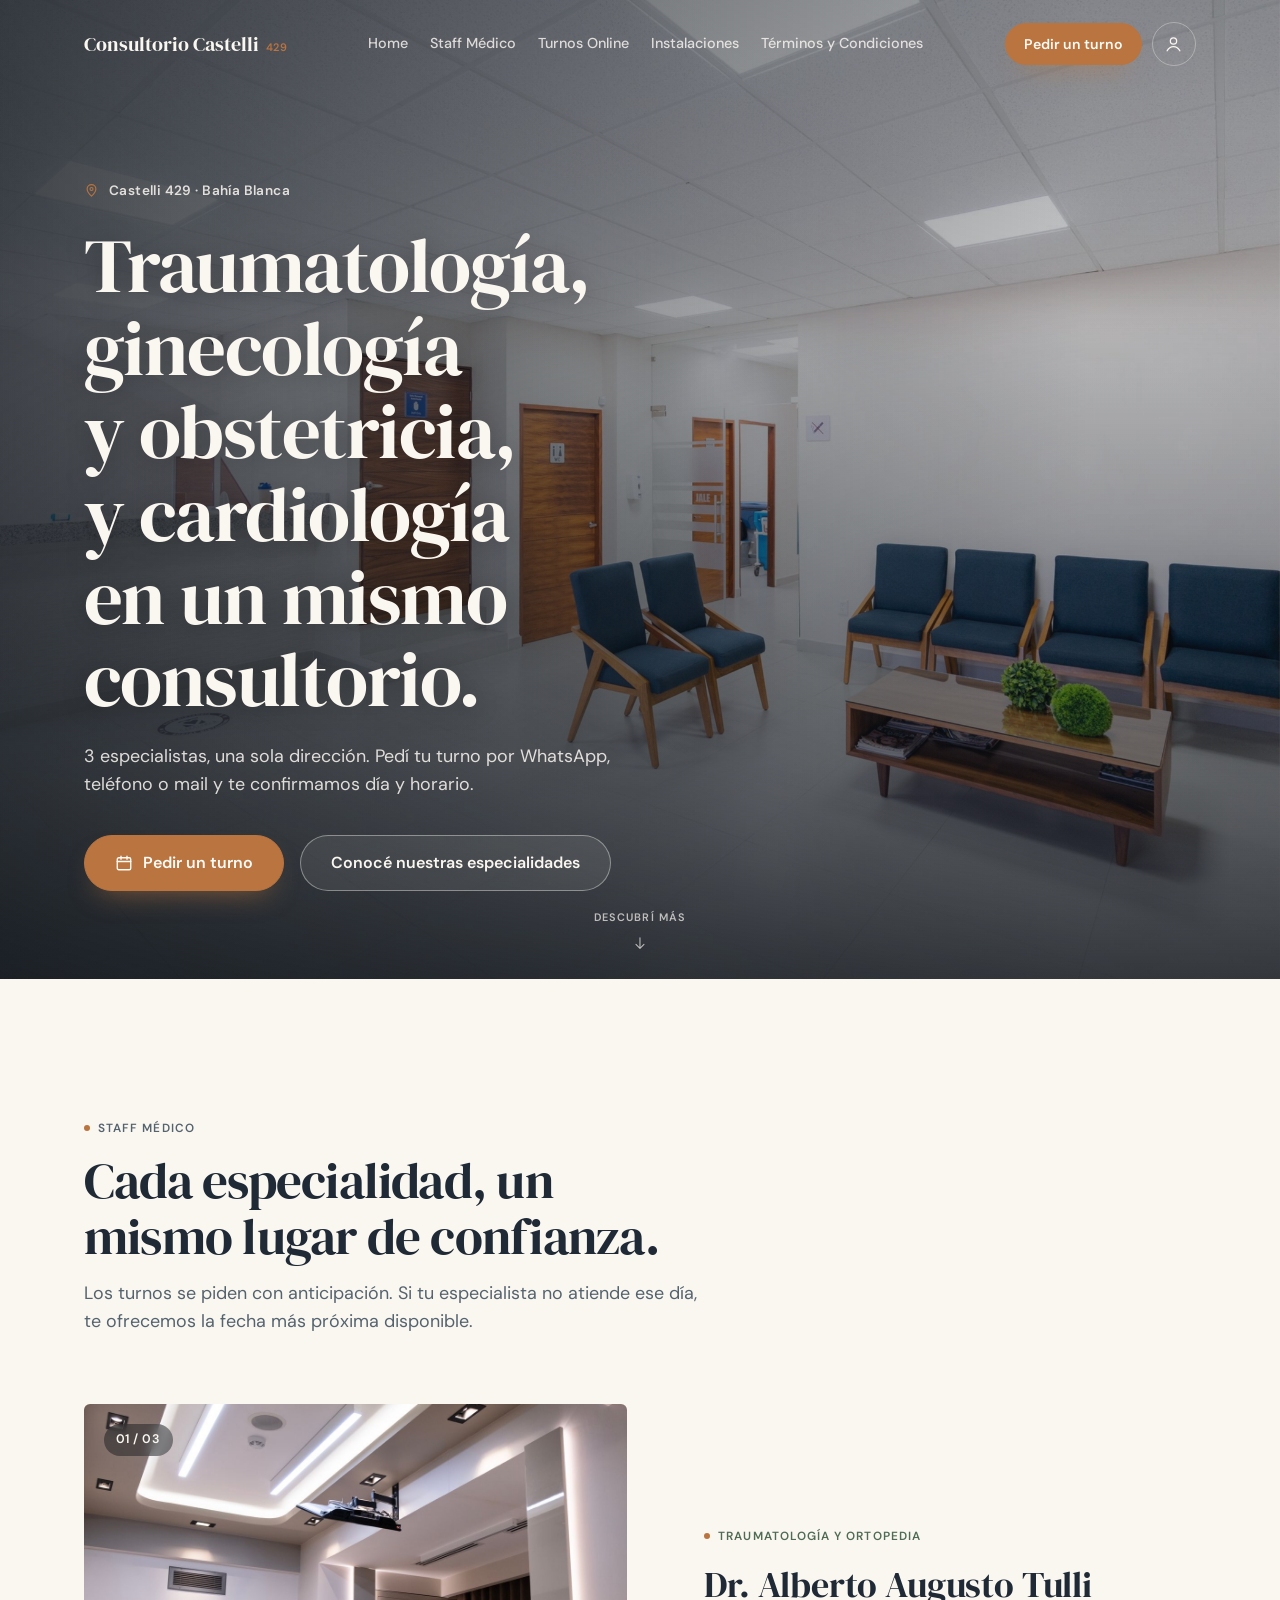
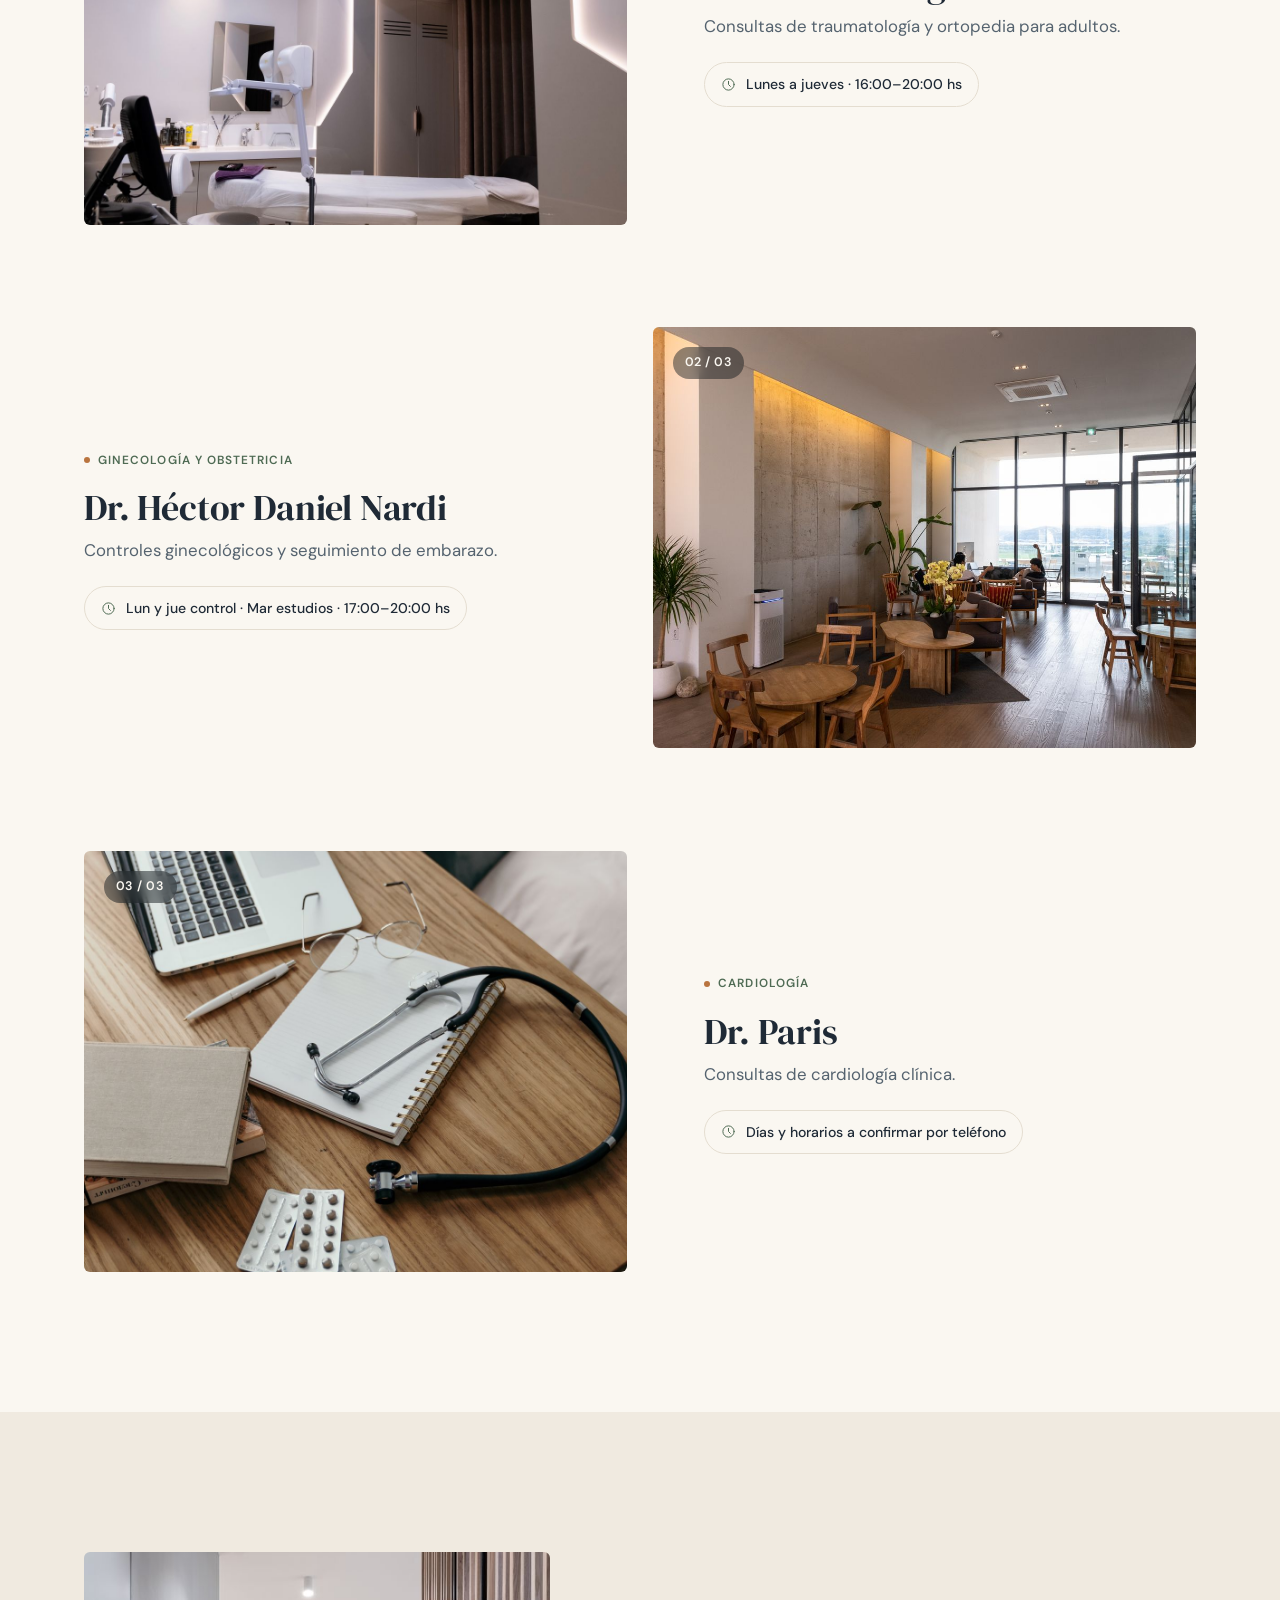
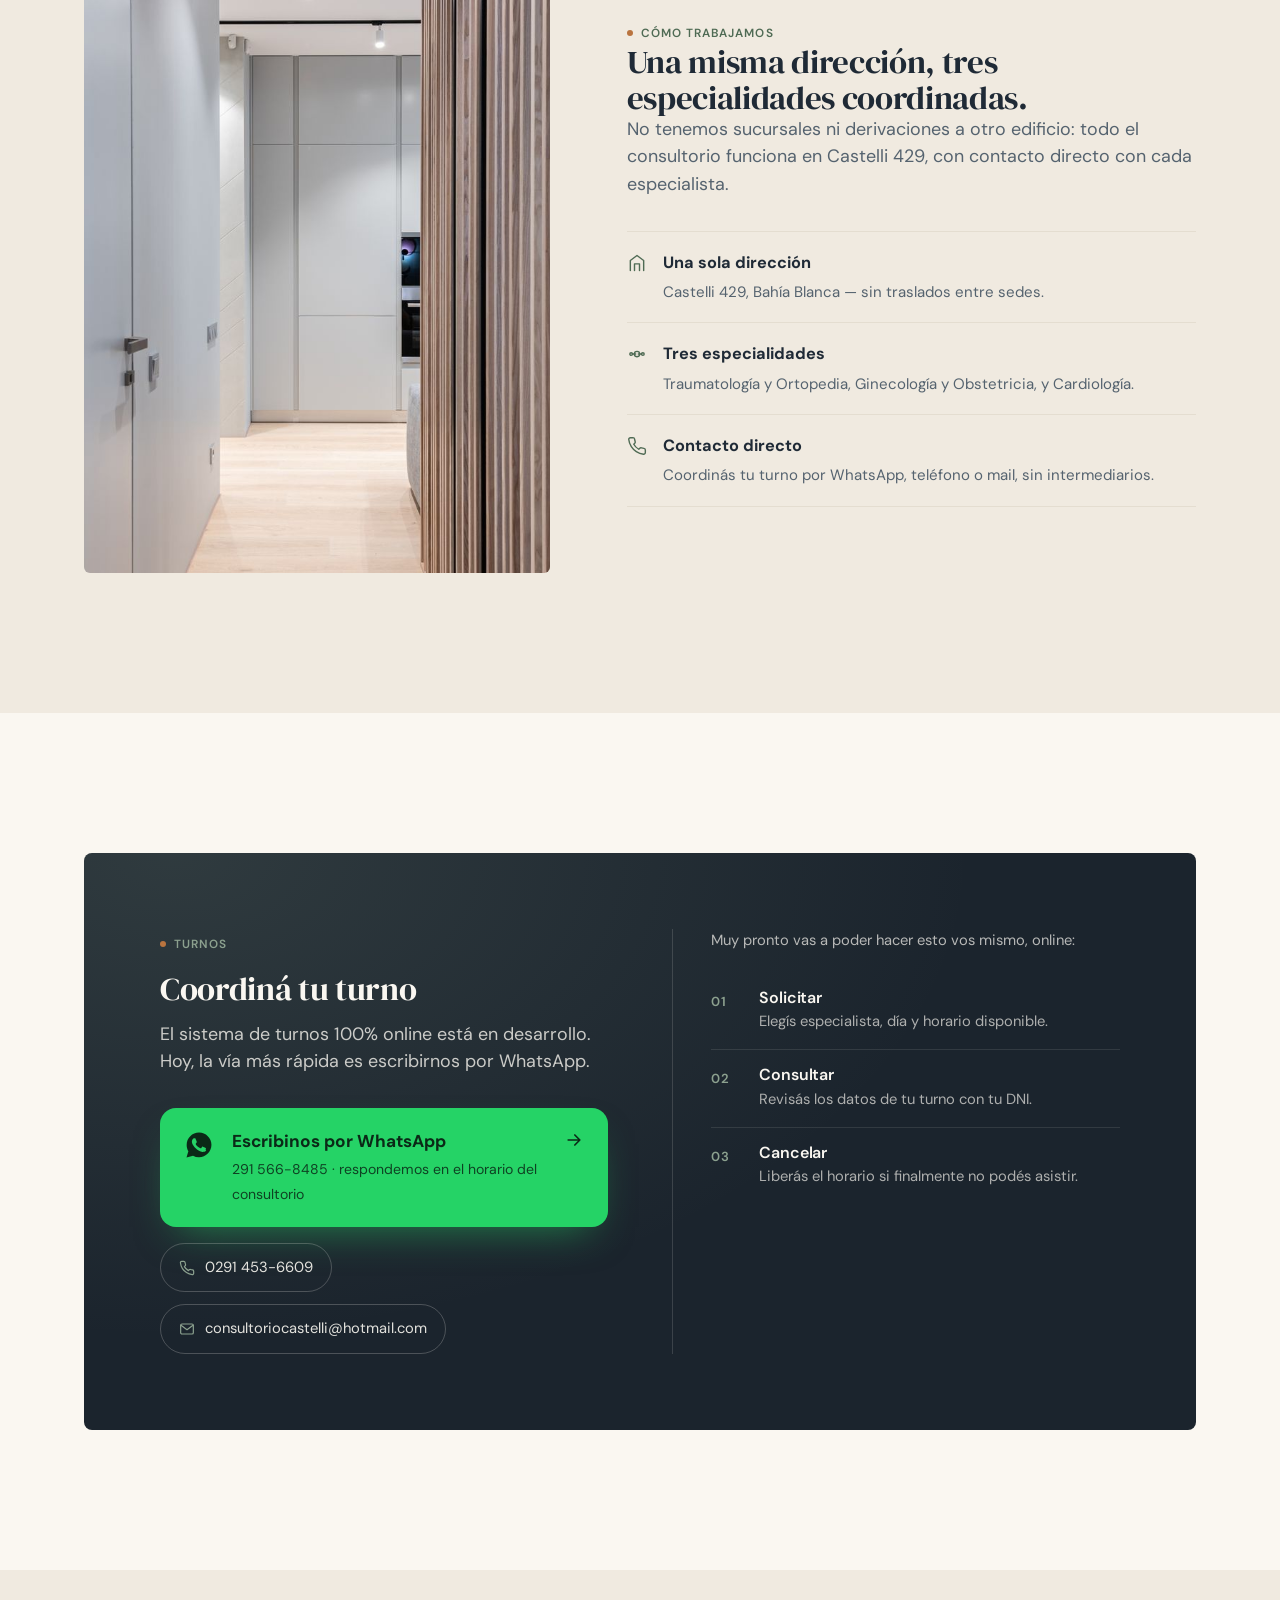
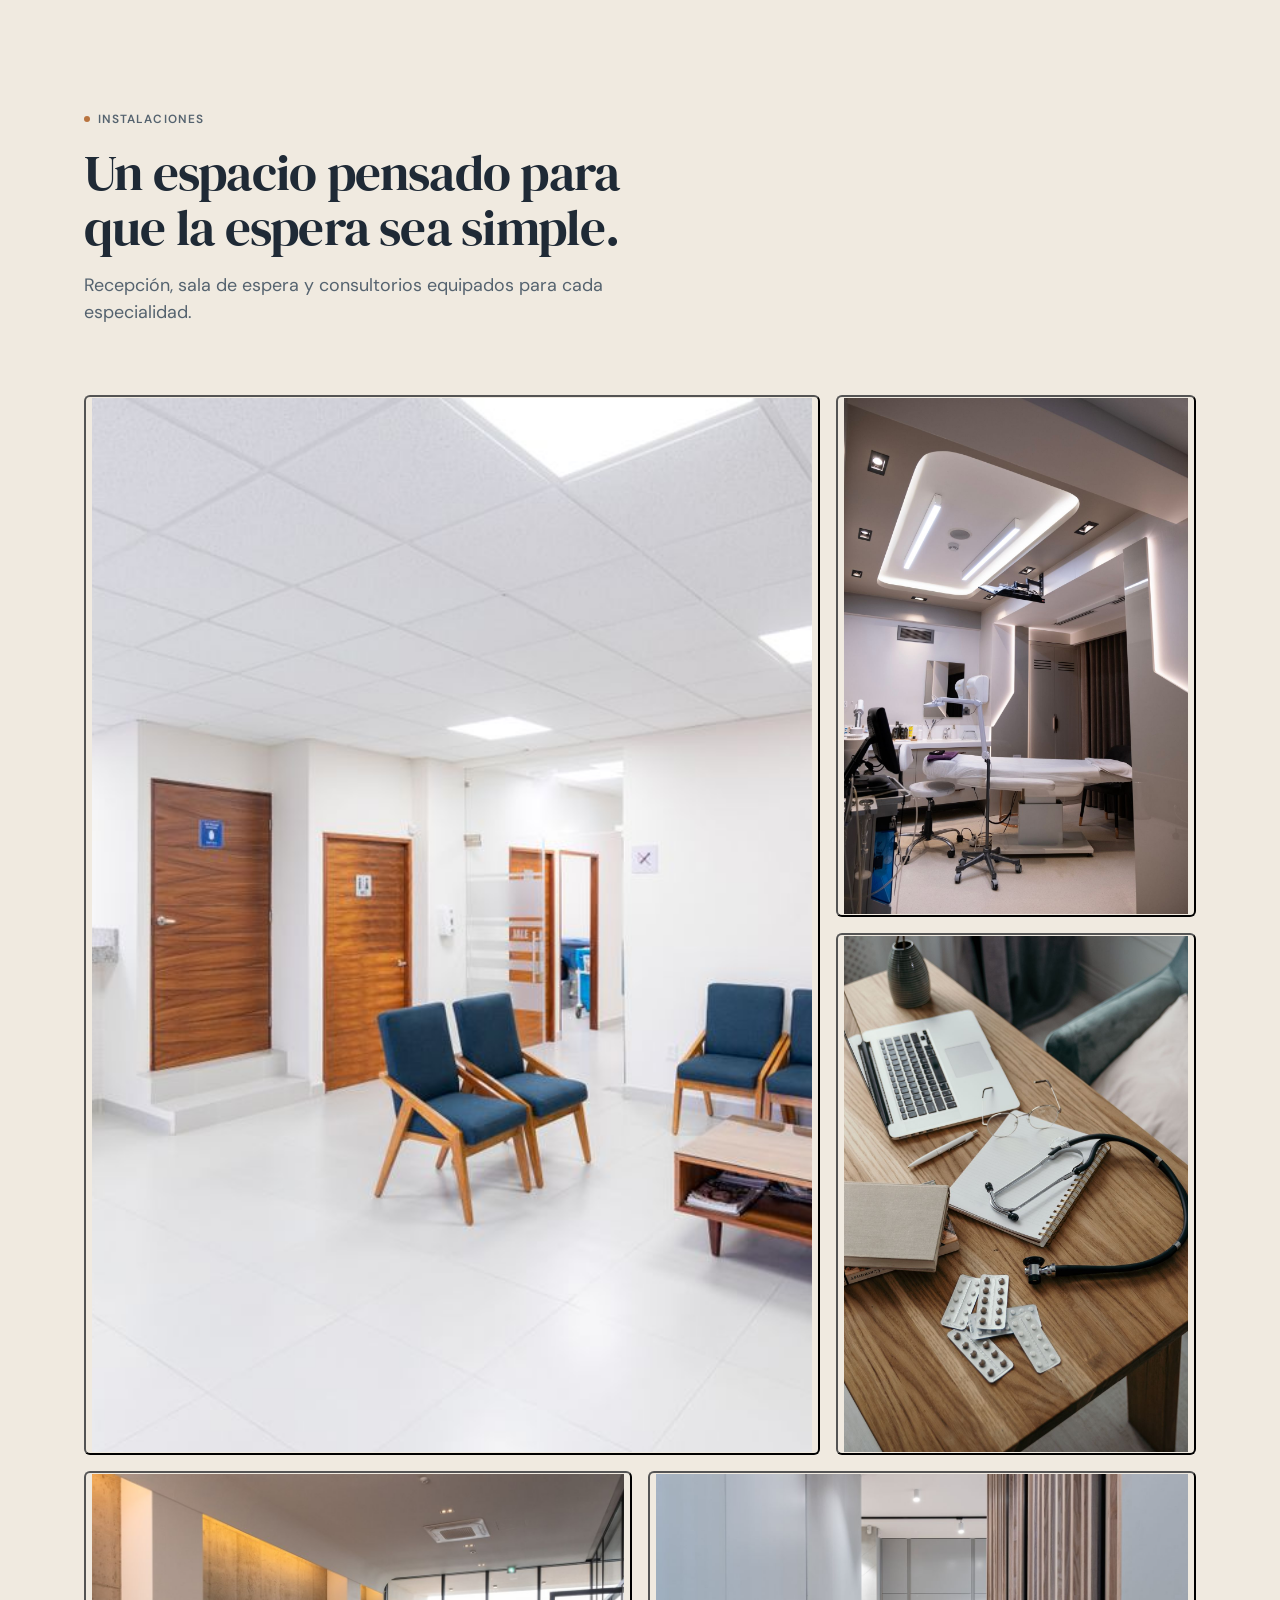
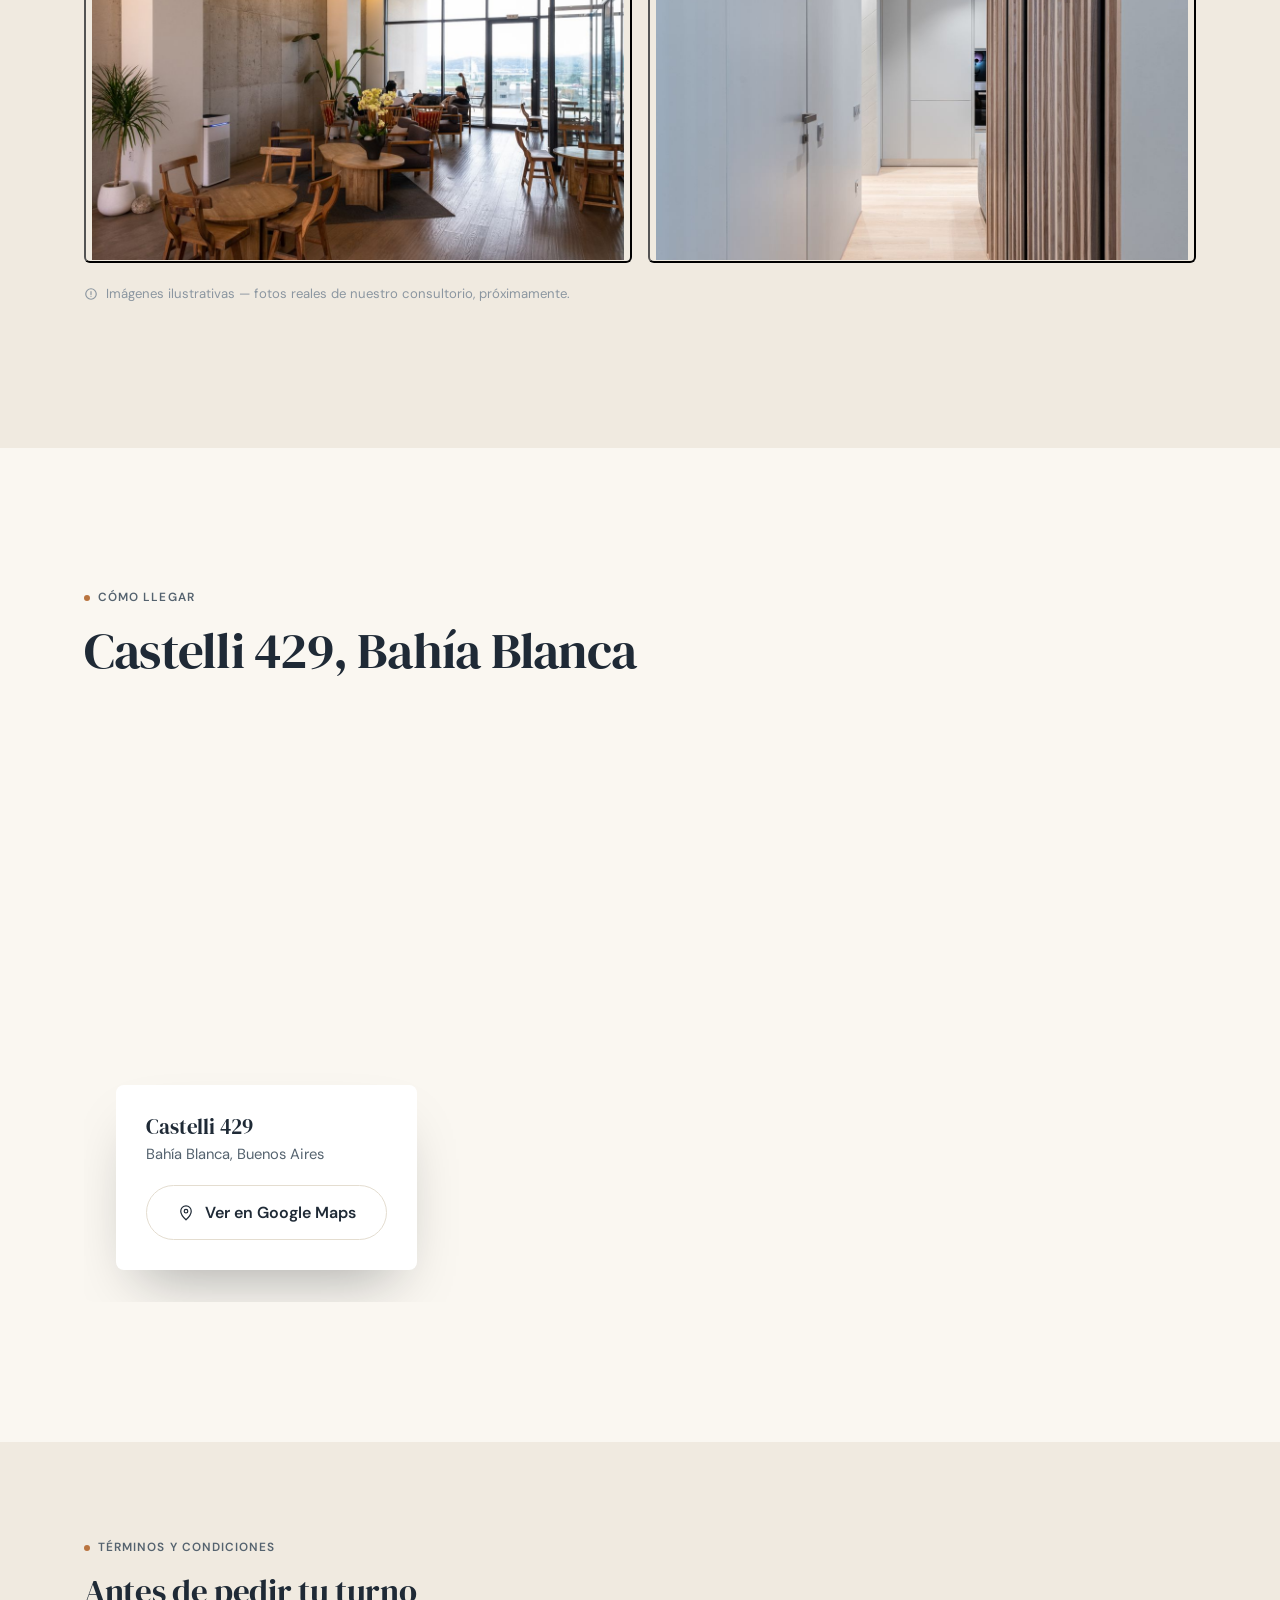
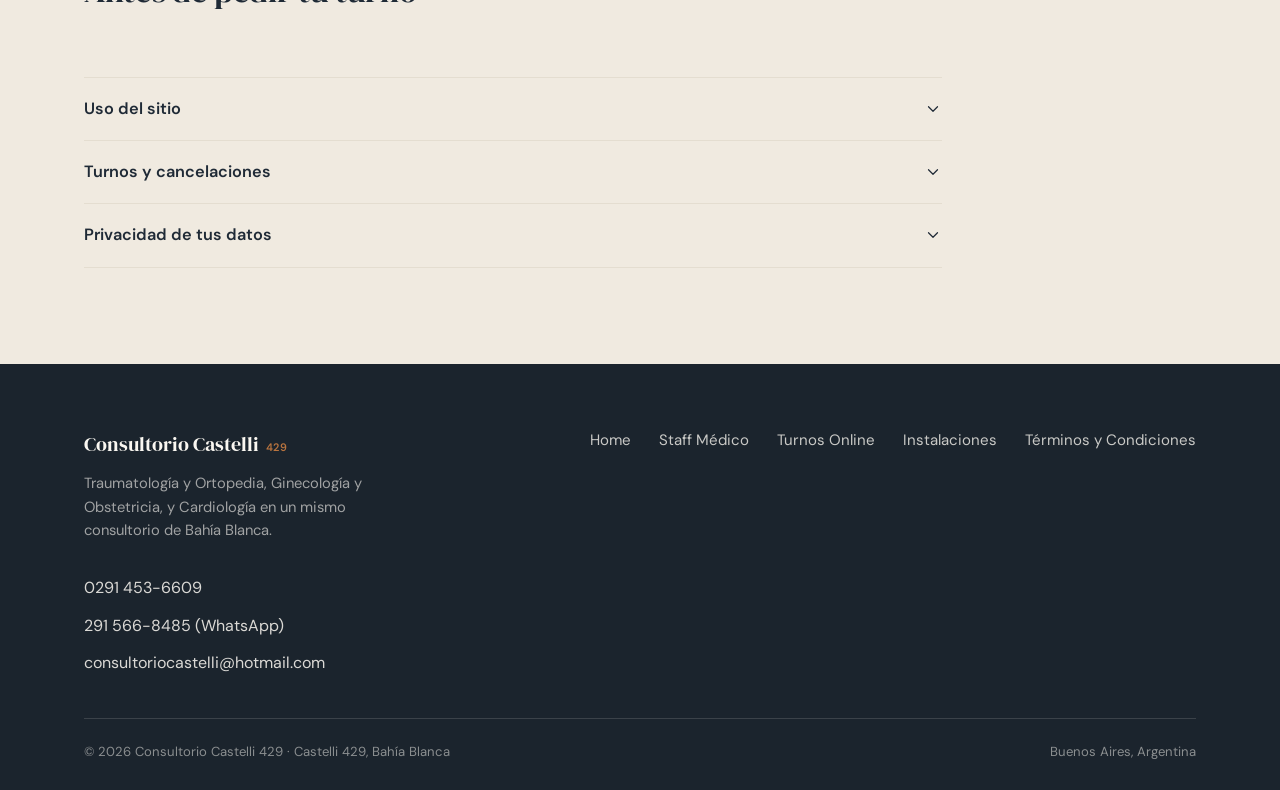
==== index.html @ 7b9ce133 "Add files via upload" ====
<!DOCTYPE html>
<html lang="es">
<head>
<meta charset="UTF-8">
<meta name="viewport" content="width=device-width, initial-scale=1, viewport-fit=cover">
<title>Consultorio Castelli 429 — Bahía Blanca</title>
<meta name="description" content="Traumatología y Ortopedia, Ginecología y Obstetricia, y Cardiología en un mismo consultorio de Bahía Blanca. Castelli 429. Turnos por WhatsApp, teléfono o mail.">
<meta name="theme-color" media="(prefers-color-scheme: light)" content="#FAF7F1">
<meta name="theme-color" media="(prefers-color-scheme: dark)" content="#141B22">

<meta property="og:type" content="business.business">
<meta property="og:site_name" content="Consultorio Castelli 429">
<meta property="og:title" content="Consultorio Castelli 429 — Bahía Blanca">
<meta property="og:description" content="Traumatología y Ortopedia, Ginecología y Obstetricia, y Cardiología en un mismo consultorio de Bahía Blanca. Castelli 429.">
<meta property="og:url" content="https://www.turnosbbcastelli.com.ar/">
<meta property="og:locale" content="es_AR">
<meta name="twitter:card" content="summary">
<meta name="twitter:title" content="Consultorio Castelli 429 — Bahía Blanca">
<meta name="twitter:description" content="Traumatología y Ortopedia, Ginecología y Obstetricia, y Cardiología en un mismo consultorio de Bahía Blanca.">

<link rel="preconnect" href="https://fonts.googleapis.com">
<link rel="preconnect" href="https://fonts.gstatic.com" crossorigin>
<link href="https://fonts.googleapis.com/css2?family=DM+Serif+Display:ital@0;1&family=DM+Sans:ital,wght@0,400;0,500;0,600;0,700;1,400&display=swap" rel="stylesheet">
<link rel="stylesheet" href="styles.css">

<script type="application/ld+json">
{
  "@context": "https://schema.org",
  "@type": "MedicalClinic",
  "name": "Consultorio Castelli 429",
  "url": "https://www.turnosbbcastelli.com.ar/",
  "telephone": "+542914536609",
  "email": "consultoriocastelli@hotmail.com",
  "address": {
    "@type": "PostalAddress",
    "streetAddress": "Castelli 429",
    "addressLocality": "Bahía Blanca",
    "addressRegion": "Buenos Aires",
    "addressCountry": "AR"
  },
  "medicalSpecialty": ["Traumatología y Ortopedia", "Ginecología y Obstetricia", "Cardiología"]
}
</script>
</head>
<body>

<a class="skip-link" href="#contenido">Saltar al contenido principal</a>

<header class="site-header" id="siteHeader">
  <div class="container header-inner">
    <a class="wordmark" href="#inicio" translate="no">Consultorio Castelli <span>429</span></a>

    <nav class="primary-nav" aria-label="Principal">
      <a href="#inicio">Home</a>
      <a href="#staff">Staff Médico</a>
      <a href="#turnos">Turnos Online</a>
      <a href="#instalaciones">Instalaciones</a>
      <a href="#terminos">Términos y Condiciones</a>
    </nav>

    <div class="header-actions">
      <a class="btn btn-primary header-cta" href="#turnos">Pedir un turno</a>
      <button class="icon-btn" id="userBtn" aria-haspopup="dialog" aria-controls="userDialog" aria-label="Usuario — portal de pacientes">
        <svg aria-hidden="true" viewBox="0 0 24 24" fill="none" stroke="currentColor" stroke-width="1.6" stroke-linecap="round" stroke-linejoin="round"><path d="M4 20c1.8-3.6 5-5.4 8-5.4s6.2 1.8 8 5.4"/><circle cx="12" cy="7.5" r="4"/></svg>
      </button>
      <button class="menu-toggle" id="menuToggle" aria-haspopup="true" aria-expanded="false" aria-controls="navDrawer" aria-label="Abrir menú">
        <svg aria-hidden="true" viewBox="0 0 24 24" fill="none" stroke="currentColor" stroke-width="1.6" stroke-linecap="round"><path d="M4 7h16M4 12h16M4 17h16"/></svg>
      </button>
    </div>
  </div>
</header>

<div class="nav-backdrop" id="navBackdrop"></div>
<nav class="nav-drawer" id="navDrawer" aria-label="Menú móvil">
  <div class="nav-drawer-top">
    <button class="icon-btn" id="navDrawerClose" aria-label="Cerrar menú" style="border-color:rgba(250,247,241,0.3);color:#FAF7F1;">
      <svg aria-hidden="true" viewBox="0 0 24 24" fill="none" stroke="currentColor" stroke-width="1.6" stroke-linecap="round"><path d="M6 6l12 12M18 6L6 18"/></svg>
    </button>
  </div>
  <a href="#inicio">Home</a>
  <a href="#staff">Staff Médico</a>
  <a href="#turnos">Turnos Online</a>
  <a href="#instalaciones">Instalaciones</a>
  <a href="#terminos">Términos y Condiciones</a>
  <button type="button" class="drawer-link" id="drawerUsuario">Usuario</button>
  <a class="btn btn-primary" href="#turnos">Pedir un turno</a>
</nav>

<main id="contenido">

  <!-- HERO -->
  <section class="hero" id="inicio" aria-labelledby="hero-heading">
    <div class="hero-media" aria-hidden="true">
      <img src="assets/img/hero-waiting.jpg" alt="" width="2400" height="1600" fetchpriority="high">
    </div>
    <div class="container hero-content">
      <p class="hero-tag hero-anim" data-d="1">
        <svg aria-hidden="true" viewBox="0 0 24 24" fill="none" stroke="currentColor" stroke-width="1.8" stroke-linecap="round" stroke-linejoin="round"><path d="M12 21s7-6.5 7-11.5A7 7 0 0 0 5 9.5C5 14.5 12 21 12 21Z"/><circle cx="12" cy="9.5" r="2.4"/></svg>
        Castelli 429 · Bahía Blanca
      </p>
      <h1 id="hero-heading" class="display-xl hero-anim" data-d="2">Traumatología, ginecología y obstetricia, y cardiología en un mismo consultorio.</h1>
      <p class="lede hero-anim" data-d="3">3 especialistas, una sola dirección. Pedí tu turno por WhatsApp, teléfono o mail y te confirmamos día y horario.</p>
      <div class="hero-ctas hero-anim" data-d="4">
        <a class="btn btn-primary" href="#turnos">
          <svg aria-hidden="true" viewBox="0 0 24 24" fill="none" stroke="currentColor" stroke-width="1.8" stroke-linecap="round" stroke-linejoin="round"><rect x="3" y="5" width="18" height="16" rx="2"/><path d="M8 3v4M16 3v4M3 10h18"/></svg>
          Pedir un turno
        </a>
        <a class="btn btn-ghost-light" href="#staff">Conocé nuestras especialidades</a>
      </div>
    </div>
    <div class="hero-scroll-cue" aria-hidden="true">
      Descubrí más
      <svg viewBox="0 0 24 24" fill="none" stroke="currentColor" stroke-width="1.6" stroke-linecap="round" stroke-linejoin="round"><path d="M12 4v16M6 14l6 6 6-6"/></svg>
    </div>
  </section>

  <!-- STAFF / ESPECIALIDADES — editorial alternating panels -->
  <section class="section-pad" id="staff" aria-labelledby="staff-heading">
    <div class="container">
      <div class="section-head" data-reveal="fade-up">
        <p class="tag">Staff médico</p>
        <h2 id="staff-heading" class="display-l">Cada especialidad, un mismo lugar de confianza.</h2>
        <p class="lede">Los turnos se piden con anticipación. Si tu especialista no atiende ese día, te ofrecemos la fecha más próxima disponible.</p>
      </div>

      <div class="staff-panel">
        <div class="staff-media" data-reveal="fade-right">
          <span class="staff-media-num">01 / 03</span>
          <img src="assets/img/doctors-office.jpg" alt="" loading="lazy" width="1200" height="1500">
        </div>
        <div class="staff-text" data-reveal="fade-left">
          <p class="tag">Traumatología y Ortopedia</p>
          <h3>Dr. Alberto Augusto Tulli</h3>
          <p class="staff-doctor">Consultas de traumatología y ortopedia para adultos.</p>
          <span class="staff-schedule">
            <svg aria-hidden="true" viewBox="0 0 24 24" fill="none" stroke="currentColor" stroke-width="1.6" stroke-linecap="round" stroke-linejoin="round"><circle cx="12" cy="12" r="9"/><path d="M12 7v5l3 3"/></svg>
            Lunes a jueves · 16:00–20:00&nbsp;hs
          </span>
        </div>
      </div>

      <div class="staff-panel is-reversed">
        <div class="staff-media" data-reveal="fade-left">
          <span class="staff-media-num">02 / 03</span>
          <img src="assets/img/waiting-tables.jpg" alt="" loading="lazy" width="1200" height="1500">
        </div>
        <div class="staff-text" data-reveal="fade-right">
          <p class="tag">Ginecología y Obstetricia</p>
          <h3>Dr. Héctor Daniel Nardi</h3>
          <p class="staff-doctor">Controles ginecológicos y seguimiento de embarazo.</p>
          <span class="staff-schedule">
            <svg aria-hidden="true" viewBox="0 0 24 24" fill="none" stroke="currentColor" stroke-width="1.6" stroke-linecap="round" stroke-linejoin="round"><circle cx="12" cy="12" r="9"/><path d="M12 7v5l3 3"/></svg>
            Lun y jue control · Mar estudios · 17:00–20:00&nbsp;hs
          </span>
        </div>
      </div>

      <div class="staff-panel">
        <div class="staff-media" data-reveal="fade-right">
          <span class="staff-media-num">03 / 03</span>
          <img src="assets/img/stethoscope-desk.jpg" alt="" loading="lazy" width="1200" height="1500">
        </div>
        <div class="staff-text" data-reveal="fade-left">
          <p class="tag">Cardiología</p>
          <h3>Dr. Paris</h3>
          <p class="staff-doctor">Consultas de cardiología clínica.</p>
          <span class="staff-schedule">
            <svg aria-hidden="true" viewBox="0 0 24 24" fill="none" stroke="currentColor" stroke-width="1.6" stroke-linecap="round" stroke-linejoin="round"><circle cx="12" cy="12" r="9"/><path d="M12 7v5l3 3"/></svg>
            Días y horarios a confirmar por teléfono
          </span>
        </div>
      </div>
    </div>
  </section>

  <!-- EDITORIAL TRUST SECTION -->
  <section class="section-pad section-alt" aria-labelledby="trust-heading">
    <div class="container trust">
      <div class="trust-media" data-reveal="scale">
        <img src="assets/img/corridor-door.jpg" alt="" loading="lazy" width="1200" height="1600">
      </div>
      <div data-reveal="fade-up">
        <p class="tag">Cómo trabajamos</p>
        <h2 id="trust-heading" class="display-m">Una misma dirección, tres especialidades coordinadas.</h2>
        <p class="lede">No tenemos sucursales ni derivaciones a otro edificio: todo el consultorio funciona en Castelli 429, con contacto directo con cada especialista.</p>
        <div class="trust-points">
          <div class="trust-point">
            <svg aria-hidden="true" viewBox="0 0 24 24" fill="none" stroke="currentColor" stroke-width="1.7" stroke-linecap="round" stroke-linejoin="round"><path d="M4 21V9l8-6 8 6v12"/><path d="M9 21v-8h6v8"/></svg>
            <div><strong>Una sola dirección</strong><span>Castelli 429, Bahía Blanca — sin traslados entre sedes.</span></div>
          </div>
          <div class="trust-point">
            <svg aria-hidden="true" viewBox="0 0 24 24" fill="none" stroke="currentColor" stroke-width="1.7" stroke-linecap="round" stroke-linejoin="round"><circle cx="12" cy="12" r="3.2"/><circle cx="5" cy="12" r="1.6"/><circle cx="19" cy="12" r="1.6"/><path d="M6.4 12h4M13.6 12h4"/></svg>
            <div><strong>Tres especialidades</strong><span>Traumatología y Ortopedia, Ginecología y Obstetricia, y Cardiología.</span></div>
          </div>
          <div class="trust-point">
            <svg aria-hidden="true" viewBox="0 0 24 24" fill="none" stroke="currentColor" stroke-width="1.7" stroke-linecap="round" stroke-linejoin="round"><path d="M22 16.92v3a2 2 0 0 1-2.18 2 19.79 19.79 0 0 1-8.63-3.07 19.5 19.5 0 0 1-6-6 19.79 19.79 0 0 1-3.07-8.67A2 2 0 0 1 4.11 2h3a2 2 0 0 1 2 1.72c.13.96.36 1.9.68 2.81a2 2 0 0 1-.45 2.11L8.09 9.91a16 16 0 0 0 6 6l1.27-1.27a2 2 0 0 1 2.11-.45c.91.32 1.85.55 2.81.68A2 2 0 0 1 22 16.92Z"/></svg>
            <div><strong>Contacto directo</strong><span>Coordinás tu turno por WhatsApp, teléfono o mail, sin intermediarios.</span></div>
          </div>
        </div>
      </div>
    </div>
  </section>

  <!-- TURNOS — conversión -->
  <section class="section-pad" id="turnos" aria-labelledby="turnos-heading">
    <div class="container">
      <div class="turnos" data-reveal="fade-up">
        <div class="turnos-inner">
          <div class="turnos-copy">
            <p class="tag">Turnos</p>
            <h2 id="turnos-heading" class="display-m">Coordiná tu turno</h2>
            <p class="lede">El sistema de turnos 100% online está en desarrollo. Hoy, la vía más rápida es escribirnos por WhatsApp.</p>

            <a class="whatsapp-cta" href="https://wa.me/542915668485?text=Hola%2C%20quisiera%20pedir%20un%20turno" target="_blank" rel="noopener">
              <svg aria-hidden="true" viewBox="0 0 24 24" fill="currentColor"><path d="M12.04 2C6.58 2 2.13 6.45 2.13 11.91c0 1.85.5 3.58 1.36 5.07L2 22l5.2-1.46a9.9 9.9 0 0 0 4.84 1.24h.01c5.46 0 9.91-4.45 9.91-9.91C21.96 6.45 17.5 2 12.04 2Zm5.77 14.1c-.24.68-1.4 1.3-1.94 1.38-.5.08-1.12.11-1.8-.11-.42-.13-.96-.32-1.65-.62-2.9-1.25-4.79-4.16-4.94-4.35-.14-.2-1.18-1.57-1.18-3 0-1.42.75-2.12 1.02-2.4.27-.28.58-.35.78-.35.2 0 .39 0 .56.01.18.01.42-.07.66.5.24.58.82 2 .89 2.15.07.14.11.31.02.5-.09.19-.14.31-.28.47-.14.16-.29.36-.42.48-.14.13-.28.28-.12.55.16.28.71 1.17 1.53 1.9 1.05.94 1.94 1.23 2.21 1.37.28.14.44.12.6-.07.16-.2.68-.8.86-1.07.18-.28.36-.23.6-.14.24.09 1.53.72 1.79.85.26.13.44.2.5.31.06.12.06.66-.18 1.34Z"/></svg>
              <span class="wa-text"><strong>Escribinos por WhatsApp</strong><span>291&nbsp;566-8485 · respondemos en el horario del consultorio</span></span>
              <svg class="wa-arrow" aria-hidden="true" viewBox="0 0 24 24" fill="none" stroke="currentColor" stroke-width="2" stroke-linecap="round" stroke-linejoin="round"><path d="M5 12h14M13 6l6 6-6 6"/></svg>
            </a>

            <div class="turnos-secondary">
              <a href="tel:+542914536609">
                <svg aria-hidden="true" viewBox="0 0 24 24" fill="none" stroke="currentColor" stroke-width="1.8" stroke-linecap="round" stroke-linejoin="round"><path d="M22 16.92v3a2 2 0 0 1-2.18 2 19.79 19.79 0 0 1-8.63-3.07 19.5 19.5 0 0 1-6-6 19.79 19.79 0 0 1-3.07-8.67A2 2 0 0 1 4.11 2h3a2 2 0 0 1 2 1.72c.13.96.36 1.9.68 2.81a2 2 0 0 1-.45 2.11L8.09 9.91a16 16 0 0 0 6 6l1.27-1.27a2 2 0 0 1 2.11-.45c.91.32 1.85.55 2.81.68A2 2 0 0 1 22 16.92Z"/></svg>
                0291&nbsp;453-6609
              </a>
              <a href="mailto:consultoriocastelli@hotmail.com?subject=Pedido%20de%20turno">
                <svg aria-hidden="true" viewBox="0 0 24 24" fill="none" stroke="currentColor" stroke-width="1.8" stroke-linecap="round" stroke-linejoin="round"><rect x="2.5" y="4.5" width="19" height="15" rx="2"/><path d="M3 6.5l9 6.5 9-6.5"/></svg>
                consultoriocastelli@hotmail.com
              </a>
            </div>
          </div>

          <div class="turnos-steps" data-reveal-stagger>
            <p class="turnos-steps-note">Muy pronto vas a poder hacer esto vos mismo, online:</p>
            <div class="step" data-reveal="fade-up"><span class="step-num">01</span><div><h4>Solicitar</h4><p>Elegís especialista, día y horario disponible.</p></div></div>
            <div class="step" data-reveal="fade-up"><span class="step-num">02</span><div><h4>Consultar</h4><p>Revisás los datos de tu turno con tu DNI.</p></div></div>
            <div class="step" data-reveal="fade-up"><span class="step-num">03</span><div><h4>Cancelar</h4><p>Liberás el horario si finalmente no podés asistir.</p></div></div>
          </div>
        </div>
      </div>
    </div>
  </section>

  <!-- INSTALACIONES — galería asimétrica + lightbox -->
  <section class="section-pad section-alt" id="instalaciones" aria-labelledby="instalaciones-heading">
    <div class="container">
      <div class="section-head" data-reveal="fade-up">
        <p class="tag">Instalaciones</p>
        <h2 id="instalaciones-heading" class="display-l">Un espacio pensado para que la espera sea simple.</h2>
        <p class="lede">Recepción, sala de espera y consultorios equipados para cada especialidad.</p>
      </div>

      <div class="gallery-grid" data-reveal-stagger>
        <button type="button" class="gallery-item" data-reveal="scale" data-caption="Imagen ilustrativa">
          <img src="assets/img/waiting-hospital.jpg" alt="Sala de espera luminosa, con sillones y luz natural — imagen ilustrativa" loading="lazy" width="1200" height="900">
          <span class="gallery-caption">Sala de espera</span>
          <span class="gallery-zoom" aria-hidden="true"><svg viewBox="0 0 24 24" fill="none" stroke="currentColor" stroke-width="1.8" stroke-linecap="round" stroke-linejoin="round"><circle cx="11" cy="11" r="7"/><path d="M21 21l-4.3-4.3M11 8v6M8 11h6"/></svg></span>
        </button>
        <button type="button" class="gallery-item" data-reveal="scale" data-caption="Imagen ilustrativa">
          <img src="assets/img/doctors-office.jpg" alt="Consultorio equipado — imagen ilustrativa" loading="lazy" width="1200" height="1500">
          <span class="gallery-caption">Consultorio equipado</span>
          <span class="gallery-zoom" aria-hidden="true"><svg viewBox="0 0 24 24" fill="none" stroke="currentColor" stroke-width="1.8" stroke-linecap="round" stroke-linejoin="round"><circle cx="11" cy="11" r="7"/><path d="M21 21l-4.3-4.3M11 8v6M8 11h6"/></svg></span>
        </button>
        <button type="button" class="gallery-item" data-reveal="scale" data-caption="Imagen ilustrativa">
          <img src="assets/img/stethoscope-desk.jpg" alt="Detalle de escritorio médico — imagen ilustrativa" loading="lazy" width="1200" height="1500">
          <span class="gallery-caption">Atención coordinada</span>
          <span class="gallery-zoom" aria-hidden="true"><svg viewBox="0 0 24 24" fill="none" stroke="currentColor" stroke-width="1.8" stroke-linecap="round" stroke-linejoin="round"><circle cx="11" cy="11" r="7"/><path d="M21 21l-4.3-4.3M11 8v6M8 11h6"/></svg></span>
        </button>
        <button type="button" class="gallery-item" data-reveal="scale" data-caption="Imagen ilustrativa">
          <img src="assets/img/waiting-tables.jpg" alt="Área de espera con luz natural — imagen ilustrativa" loading="lazy" width="1200" height="900">
          <span class="gallery-caption">Un lugar para esperar tranquilo</span>
          <span class="gallery-zoom" aria-hidden="true"><svg viewBox="0 0 24 24" fill="none" stroke="currentColor" stroke-width="1.8" stroke-linecap="round" stroke-linejoin="round"><circle cx="11" cy="11" r="7"/><path d="M21 21l-4.3-4.3M11 8v6M8 11h6"/></svg></span>
        </button>
        <button type="button" class="gallery-item" data-reveal="scale" data-caption="Imagen ilustrativa">
          <img src="assets/img/corridor-door.jpg" alt="Detalle arquitectónico interior — imagen ilustrativa" loading="lazy" width="1200" height="1600">
          <span class="gallery-caption">Cuidado en cada detalle</span>
          <span class="gallery-zoom" aria-hidden="true"><svg viewBox="0 0 24 24" fill="none" stroke="currentColor" stroke-width="1.8" stroke-linecap="round" stroke-linejoin="round"><circle cx="11" cy="11" r="7"/><path d="M21 21l-4.3-4.3M11 8v6M8 11h6"/></svg></span>
        </button>
      </div>

      <p class="gallery-note">
        <svg aria-hidden="true" viewBox="0 0 24 24" width="14" height="14" fill="none" stroke="currentColor" stroke-width="2" stroke-linecap="round" stroke-linejoin="round"><circle cx="12" cy="12" r="9"/><path d="M12 8v5M12 16h.01"/></svg>
        Imágenes ilustrativas — fotos reales de nuestro consultorio, próximamente.
      </p>
    </div>
  </section>

  <!-- UBICACIÓN -->
  <section class="section-pad" aria-labelledby="ubicacion-heading">
    <div class="container">
      <div class="section-head" data-reveal="fade-up">
        <p class="tag">Cómo llegar</p>
        <h2 id="ubicacion-heading" class="display-l">Castelli 429, Bahía Blanca</h2>
      </div>

      <div class="location-wrap" data-reveal="scale">
        <iframe
          src="https://maps.google.com/maps?q=Castelli%20429%2C%20Bah%C3%ADa%20Blanca%2C%20Buenos%20Aires&output=embed"
          title="Mapa de Castelli 429, Bahía Blanca"
          loading="lazy"
          referrerpolicy="no-referrer-when-downgrade"
          aria-label="Mapa de ubicación del consultorio en Castelli 429, Bahía Blanca"></iframe>
        <div class="location-card">
          <h3 translate="no">Castelli 429</h3>
          <p>Bahía Blanca, Buenos Aires</p>
          <a class="btn btn-outline" href="https://www.google.com/maps/search/?api=1&query=Castelli%20429%2C%20Bah%C3%ADa%20Blanca" target="_blank" rel="noopener">
            <svg aria-hidden="true" viewBox="0 0 24 24" fill="none" stroke="currentColor" stroke-width="1.6" stroke-linecap="round" stroke-linejoin="round"><path d="M12 21s7-6.5 7-11.5A7 7 0 0 0 5 9.5C5 14.5 12 21 12 21Z"/><circle cx="12" cy="9.5" r="2.4"/></svg>
            Ver en Google Maps
          </a>
        </div>
      </div>
    </div>
  </section>

  <!-- TÉRMINOS -->
  <section class="section-pad-tight section-alt" id="terminos" aria-labelledby="terminos-heading">
    <div class="container">
      <div class="section-head" data-reveal="fade-up">
        <p class="tag">Términos y condiciones</p>
        <h2 id="terminos-heading" class="display-m">Antes de pedir tu turno</h2>
      </div>

      <div class="terms-list" data-reveal="fade-up" style="display:flex;flex-direction:column;max-width:78ch;">
        <details class="term" style="border-top:1px solid var(--border);padding-block:18px;">
          <summary style="cursor:pointer;font-weight:600;font-size:1.02rem;list-style:none;display:flex;align-items:center;justify-content:space-between;gap:16px;">
            Uso del sitio
            <svg aria-hidden="true" viewBox="0 0 24 24" width="18" height="18" fill="none" stroke="currentColor" stroke-width="1.6" stroke-linecap="round" stroke-linejoin="round" style="transform-box:fill-box;transform-origin:center;flex-shrink:0;"><path d="M6 9l6 6 6-6"/></svg>
          </summary>
          <p style="color:var(--ink-soft);margin-top:12px;font-size:0.95rem;max-width:68ch;">La información publicada tiene fines informativos y no reemplaza una consulta médica. Al usar este sitio, aceptás que los datos de contacto y horarios pueden actualizarse sin aviso previo.</p>
        </details>
        <details class="term" style="border-top:1px solid var(--border);padding-block:18px;">
          <summary style="cursor:pointer;font-weight:600;font-size:1.02rem;list-style:none;display:flex;align-items:center;justify-content:space-between;gap:16px;">
            Turnos y cancelaciones
            <svg aria-hidden="true" viewBox="0 0 24 24" width="18" height="18" fill="none" stroke="currentColor" stroke-width="1.6" stroke-linecap="round" stroke-linejoin="round" style="transform-box:fill-box;transform-origin:center;flex-shrink:0;"><path d="M6 9l6 6 6-6"/></svg>
          </summary>
          <p style="color:var(--ink-soft);margin-top:12px;font-size:0.95rem;max-width:68ch;">Te pedimos avisar con la mayor anticipación posible si no podés asistir a un turno, para poder ofrecer ese horario a otro paciente. Las ausencias reiteradas sin aviso pueden afectar la asignación de próximos turnos.</p>
        </details>
        <details class="term" style="border-top:1px solid var(--border);border-bottom:1px solid var(--border);padding-block:18px;">
          <summary style="cursor:pointer;font-weight:600;font-size:1.02rem;list-style:none;display:flex;align-items:center;justify-content:space-between;gap:16px;">
            Privacidad de tus datos
            <svg aria-hidden="true" viewBox="0 0 24 24" width="18" height="18" fill="none" stroke="currentColor" stroke-width="1.6" stroke-linecap="round" stroke-linejoin="round" style="transform-box:fill-box;transform-origin:center;flex-shrink:0;"><path d="M6 9l6 6 6-6"/></svg>
          </summary>
          <p style="color:var(--ink-soft);margin-top:12px;font-size:0.95rem;max-width:68ch;">Los datos que nos compartís para coordinar un turno (nombre, DNI, teléfono, mail) se usan únicamente para la gestión de la atención médica y no se comparten con terceros.</p>
        </details>
      </div>
    </div>
  </section>

</main>

<footer>
  <div class="container">
    <div class="footer-top">
      <div class="footer-brand">
        <a class="wordmark" href="#inicio" translate="no">Consultorio Castelli <span>429</span></a>
        <p>Traumatología y Ortopedia, Ginecología y Obstetricia, y Cardiología en un mismo consultorio de Bahía Blanca.</p>
      </div>
      <nav class="footer-links" aria-label="Footer">
        <a href="#inicio">Home</a>
        <a href="#staff">Staff Médico</a>
        <a href="#turnos">Turnos Online</a>
        <a href="#instalaciones">Instalaciones</a>
        <a href="#terminos">Términos y Condiciones</a>
      </nav>
      <div class="footer-contact">
        <a class="link-underline" href="tel:+542914536609">0291&nbsp;453-6609</a>
        <a class="link-underline" href="https://wa.me/542915668485">291&nbsp;566-8485 (WhatsApp)</a>
        <a class="link-underline" href="mailto:consultoriocastelli@hotmail.com">consultoriocastelli@hotmail.com</a>
      </div>
    </div>
    <div class="footer-bottom">
      <span>© 2026 Consultorio Castelli 429 · Castelli 429, Bahía Blanca</span>
      <span>Buenos Aires, Argentina</span>
    </div>
  </div>
</footer>

<dialog id="userDialog" aria-labelledby="userDialogTitle">
  <div class="dialog-inner">
    <h3 id="userDialogTitle">Portal de pacientes</h3>
    <p>Estamos preparando el acceso para que puedas ver y gestionar tus turnos desde acá. Mientras tanto, coordinalo por WhatsApp o teléfono.</p>
    <div class="dialog-actions">
      <a class="btn btn-primary" href="https://wa.me/542915668485?text=Hola%2C%20quisiera%20pedir%20un%20turno" target="_blank" rel="noopener">WhatsApp</a>
      <a class="btn btn-outline" href="tel:+542914536609">Llamar</a>
    </div>
    <button class="dialog-close" id="userDialogClose">Cerrar</button>
  </div>
</dialog>

<div class="lightbox" id="lightbox" role="dialog" aria-modal="true" aria-label="Imagen ampliada" aria-hidden="true">
  <figure class="lightbox-figure">
    <button class="lightbox-close" id="lightboxClose" aria-label="Cerrar imagen">
      <svg aria-hidden="true" viewBox="0 0 24 24" fill="none" stroke="currentColor" stroke-width="1.8" stroke-linecap="round"><path d="M6 6l12 12M18 6L6 18"/></svg>
    </button>
    <img id="lightboxImg" src="" alt="">
    <figcaption class="lightbox-caption" id="lightboxCaption"></figcaption>
  </figure>
</div>

<a class="fab-whatsapp" id="fabWhatsapp" href="https://wa.me/542915668485?text=Hola%2C%20quisiera%20pedir%20un%20turno" target="_blank" rel="noopener" aria-label="Escribir por WhatsApp">
  <span class="fab-tooltip" aria-hidden="true">Escribinos por WhatsApp</span>
  <svg aria-hidden="true" viewBox="0 0 24 24" fill="currentColor"><path d="M12.04 2C6.58 2 2.13 6.45 2.13 11.91c0 1.85.5 3.58 1.36 5.07L2 22l5.2-1.46a9.9 9.9 0 0 0 4.84 1.24h.01c5.46 0 9.91-4.45 9.91-9.91C21.96 6.45 17.5 2 12.04 2Zm5.77 14.1c-.24.68-1.4 1.3-1.94 1.38-.5.08-1.12.11-1.8-.11-.42-.13-.96-.32-1.65-.62-2.9-1.25-4.79-4.16-4.94-4.35-.14-.2-1.18-1.57-1.18-3 0-1.42.75-2.12 1.02-2.4.27-.28.58-.35.78-.35.2 0 .39 0 .56.01.18.01.42-.07.66.5.24.58.82 2 .89 2.15.07.14.11.31.02.5-.09.19-.14.31-.28.47-.14.16-.29.36-.42.48-.14.13-.28.28-.12.55.16.28.71 1.17 1.53 1.9 1.05.94 1.94 1.23 2.21 1.37.28.14.44.12.6-.07.16-.2.68-.8.86-1.07.18-.28.36-.23.6-.14.24.09 1.53.72 1.79.85.26.13.44.2.5.31.06.12.06.66-.18 1.34Z"/></svg>
</a>

<script src="script.js"></script>
</body>
</html>
---- styles.css ----
/* ==========================================================================
   1. VARIABLES
   ========================================================================== */
:root{
  color-scheme: light;

  /* --- color: warm paper + deep ink-blue + sage + copper accent --- */
  --paper: #FAF7F1;
  --paper-deep: #F0EAE0;
  --surface: #FFFFFF;
  --ink: #1F2A36;
  --ink-soft: #55636F;
  --ink-faint: #8B96A0;
  --sage: #8CA18F;
  --sage-deep: #4F6B54;
  --sage-tint: #E8EDE7;
  --accent: #B9743F;
  --accent-deep: #955C2F;
  --accent-ink: #FFFBF6;
  --border: #E4DDD0;
  --ring: #1F2A36;

  --overlay-scrim: rgba(15,20,26,0.55);

  /* fixed dark panel — footer, turnos CTA, mobile drawer: stays dark in both themes */
  --panel-dark: #1B242D;

  --font-display: 'DM Serif Display', Georgia, 'Times New Roman', serif;
  --font-body: 'DM Sans', 'Segoe UI', system-ui, -apple-system, sans-serif;

  --ease-out: cubic-bezier(0.23, 1, 0.32, 1);
  --ease-in-out: cubic-bezier(0.77, 0, 0.175, 1);
  --ease-spring: cubic-bezier(0.34, 1.4, 0.64, 1);

  --gutter: clamp(20px, 5vw, 72px);
  --header-h: 84px;
}

@media (prefers-color-scheme: dark){
  :root:not([data-theme="light"]){
    color-scheme: dark;
    --paper: #141B22;
    --paper-deep: #0E1319;
    --surface: #1B242D;
    --ink: #EDE7DC;
    --ink-soft: #AEB8C0;
    --ink-faint: #71808C;
    --sage: #9FB6A0;
    --sage-deep: #B7CBB9;
    --sage-tint: #202B24;
    --accent: #D99A63;
    --accent-deep: #E8B384;
    --accent-ink: #211405;
    --border: #2B3540;
    --ring: #D99A63;
    --overlay-scrim: rgba(6,9,13,0.62);
  }
}
:root[data-theme="dark"]{
  color-scheme: dark;
  --paper: #141B22;
  --paper-deep: #0E1319;
  --surface: #1B242D;
  --ink: #EDE7DC;
  --ink-soft: #AEB8C0;
  --ink-faint: #71808C;
  --sage: #9FB6A0;
  --sage-deep: #B7CBB9;
  --sage-tint: #202B24;
  --accent: #D99A63;
  --accent-deep: #E8B384;
  --accent-ink: #211405;
  --border: #2B3540;
  --ring: #D99A63;
  --overlay-scrim: rgba(6,9,13,0.62);
}

/* ==========================================================================
   2. RESET
   ========================================================================== */
*, *::before, *::after{ box-sizing: border-box; }
html{ scroll-behavior: smooth; }
body{
  margin: 0;
  background: var(--paper);
  color: var(--ink);
  font-family: var(--font-body);
  font-size: 16px;
  line-height: 1.6;
  -webkit-font-smoothing: antialiased;
  -webkit-tap-highlight-color: transparent;
  overflow-x: hidden;
}
img{ max-width: 100%; display: block; }
[hidden]{ display: none !important; }
a, button{ touch-action: manipulation; }
:focus-visible{ outline: 3px solid var(--ring); outline-offset: 3px; border-radius: 2px; }

.visually-hidden{
  position: absolute; width: 1px; height: 1px; margin: -1px; padding: 0;
  overflow: hidden; clip: rect(0,0,0,0); white-space: nowrap; border: 0;
}
.container{
  max-width: 1240px;
  margin-inline: auto;
  padding-inline: var(--gutter);
}
section[id], main[id]{ scroll-margin-top: var(--header-h); }

.skip-link{
  position: absolute; left: 12px; top: -60px;
  background: var(--ink); color: var(--paper);
  padding: 12px 18px; border-radius: 6px;
  font-weight: 600; z-index: 300;
  transition: top 200ms var(--ease-out);
}
.skip-link:focus{ top: 12px; }

/* ==========================================================================
   3. TYPOGRAPHY
   ========================================================================== */
h1, h2, h3, h4{
  font-family: var(--font-display);
  font-weight: 400;
  line-height: 1.08;
  margin: 0;
  text-wrap: balance;
  letter-spacing: -0.01em;
}
h3{ line-height: 1.16; letter-spacing: -0.005em; }
p{ margin: 0; }
a{ color: inherit; }

.tag{
  display: inline-flex;
  align-items: center;
  gap: 8px;
  font-family: var(--font-body);
  font-weight: 600;
  font-size: 0.74rem;
  letter-spacing: 0.09em;
  text-transform: uppercase;
  color: var(--sage-deep);
}
.tag::before{
  content: '';
  width: 6px; height: 6px;
  border-radius: 50%;
  background: var(--accent);
}

.display-xl{ font-size: clamp(2.6rem, 6vw, 5.2rem); letter-spacing: -0.02em; }
.display-l{ font-size: clamp(2.1rem, 4vw, 3.4rem); letter-spacing: -0.015em; }
.display-m{ font-size: clamp(1.6rem, 2.6vw, 2.2rem); }

.lede{
  font-size: clamp(1.05rem, 1.4vw, 1.25rem);
  color: var(--ink-soft);
  line-height: 1.55;
  max-width: 52ch;
}

/* ==========================================================================
   4. LAYOUT PRIMITIVES
   ========================================================================== */
.btn{
  display: inline-flex;
  align-items: center;
  justify-content: center;
  gap: 10px;
  min-height: 52px;
  padding: 14px 30px;
  border-radius: 999px;
  border: 1px solid transparent;
  font-family: var(--font-body);
  font-weight: 600;
  font-size: 1rem;
  text-decoration: none;
  cursor: pointer;
  transition: background-color 200ms ease, border-color 200ms ease, color 200ms ease, transform 150ms var(--ease-out), box-shadow 200ms ease;
}
.btn:active{ transform: scale(0.97); }
.btn-primary{
  background: var(--accent);
  color: var(--accent-ink);
  border-color: var(--accent);
  box-shadow: 0 14px 28px -14px color-mix(in srgb, var(--accent) 65%, transparent);
}
@media (hover: hover) and (pointer: fine){
  .btn-primary:hover{ background: var(--accent-deep); border-color: var(--accent-deep); transform: translateY(-1px); }
}
.btn-ghost-light{
  background: rgba(250,247,241,0.08);
  color: #FAF7F1;
  border-color: rgba(250,247,241,0.4);
  backdrop-filter: blur(6px);
}
@media (hover: hover) and (pointer: fine){
  .btn-ghost-light:hover{ background: rgba(250,247,241,0.16); border-color: #FAF7F1; }
}
.btn-outline{
  background: transparent;
  color: var(--ink);
  border-color: var(--border);
}
@media (hover: hover) and (pointer: fine){
  .btn-outline:hover{ border-color: var(--accent); color: var(--accent-deep); }
}
.btn svg{ width: 18px; height: 18px; flex-shrink: 0; }

.link-underline{
  position: relative;
  text-decoration: none;
  padding-bottom: 2px;
}
.link-underline::after{
  content: '';
  position: absolute;
  left: 0; right: 100%; bottom: 0;
  height: 1px;
  background: currentColor;
  transition: right 260ms var(--ease-out);
}
@media (hover: hover) and (pointer: fine){
  .link-underline:hover::after{ right: 0; }
}

section{ position: relative; }

/* ==========================================================================
   5. HEADER
   ========================================================================== */
.site-header{
  position: fixed;
  top: 0; left: 0; right: 0;
  z-index: 200;
  padding-top: env(safe-area-inset-top, 0px);
  transition: background-color 320ms var(--ease-out), box-shadow 320ms var(--ease-out), border-color 320ms var(--ease-out);
}
.header-inner{
  display: flex;
  align-items: center;
  justify-content: space-between;
  gap: 16px;
  padding-block: 22px;
  transition: padding-block 320ms var(--ease-out);
}
.site-header.is-scrolled .header-inner{ padding-block: 14px; }
.site-header.is-scrolled{
  background: color-mix(in srgb, var(--paper) 92%, transparent);
  backdrop-filter: blur(14px);
  box-shadow: 0 1px 0 var(--border), 0 20px 40px -30px rgba(20,25,30,0.25);
}

.wordmark{
  display: flex; align-items: baseline; gap: 7px;
  text-decoration: none;
  font-family: var(--font-display);
  font-weight: 400;
  font-size: 1.28rem;
  color: #FAF7F1;
  white-space: nowrap;
  flex-shrink: 0;
  transition: color 320ms ease;
}
.site-header.is-scrolled .wordmark{ color: var(--ink); }
.wordmark span{
  font-family: var(--font-body);
  font-weight: 600;
  font-size: 0.68rem;
  color: var(--accent);
  letter-spacing: 0.03em;
  font-variant-numeric: tabular-nums;
}

nav.primary-nav{ display: flex; align-items: center; gap: 0; flex-wrap: nowrap; }
nav.primary-nav a{
  text-decoration: none;
  color: rgba(250,247,241,0.82);
  font-size: 0.9rem;
  font-weight: 500;
  padding: 9px 11px;
  border-radius: 999px;
  white-space: nowrap;
  transition: color 320ms ease, background-color 200ms ease;
}
.site-header.is-scrolled nav.primary-nav a{ color: var(--ink-soft); }
@media (hover: hover) and (pointer: fine){
  nav.primary-nav a:hover{ color: #FAF7F1; background: rgba(250,247,241,0.1); }
  .site-header.is-scrolled nav.primary-nav a:hover{ color: var(--ink); background: var(--paper-deep); }
}

.header-actions{ display: flex; align-items: center; gap: 10px; flex-shrink: 0; }
.icon-btn{
  display: inline-flex; align-items: center; justify-content: center;
  width: 44px; height: 44px;
  border-radius: 50%;
  border: 1px solid rgba(250,247,241,0.35);
  background: transparent;
  color: #FAF7F1;
  cursor: pointer;
  transition: border-color 320ms ease, color 320ms ease, background-color 200ms ease;
}
.site-header.is-scrolled .icon-btn{ border-color: var(--border); color: var(--ink); }
@media (hover: hover) and (pointer: fine){
  .icon-btn:hover{ background: rgba(250,247,241,0.12); }
  .site-header.is-scrolled .icon-btn:hover{ background: var(--paper-deep); }
}
.icon-btn svg{ width: 19px; height: 19px; }

.header-cta{ display: none; }
@media (min-width: 640px){
  .header-cta{ display: inline-flex; min-height: 42px; padding: 9px 18px; font-size: 0.88rem; white-space: nowrap; }
}

.menu-toggle{ display: none; }

/* mobile nav drawer */
.nav-backdrop{
  position: fixed; inset: 0;
  background: rgba(10,13,17,0.55);
  opacity: 0; pointer-events: none;
  transition: opacity 260ms var(--ease-out);
  z-index: 250;
}
.nav-backdrop.is-open{ opacity: 1; pointer-events: auto; }
.nav-drawer{
  position: fixed; top: 0; right: 0; bottom: 0;
  width: min(340px, 86vw);
  background: var(--panel-dark);
  color: #FAF7F1;
  padding: calc(env(safe-area-inset-top, 0px) + 20px) 30px 30px;
  transform: translateX(100%);
  transition: transform 320ms var(--ease-spring);
  z-index: 260;
  display: flex; flex-direction: column; gap: 4px;
  overflow-y: auto;
  overscroll-behavior: contain;
}
.nav-drawer.is-open{ transform: translateX(0); }
.nav-drawer-top{ display: flex; justify-content: flex-end; padding-bottom: 18px; }
.nav-drawer a, .nav-drawer .drawer-link{
  text-decoration: none; color: #FAF7F1;
  font-family: var(--font-display); font-size: 1.4rem;
  padding: 15px 4px;
  border-bottom: 1px solid rgba(250,247,241,0.12);
  background: none; border-left: none; border-right: none; border-top: none;
  width: 100%; text-align: left; cursor: pointer;
}
.nav-drawer .btn{ margin-top: 22px; }

/* ==========================================================================
   6. HERO
   ========================================================================== */
.hero{
  position: relative;
  min-height: min(880px, 100vh);
  display: flex;
  align-items: flex-end;
  overflow: hidden;
  padding-top: var(--header-h);
}
.hero-media{
  position: absolute; inset: 0;
  z-index: 0;
}
.hero-media img{
  width: 100%; height: 100%; object-fit: cover;
  object-position: center 30%;
}
.hero-media::after{
  content: '';
  position: absolute; inset: 0;
  background:
    linear-gradient(180deg, rgba(15,20,26,0.35) 0%, rgba(15,20,26,0.18) 32%, rgba(15,20,26,0.55) 78%, rgba(15,20,26,0.82) 100%),
    linear-gradient(90deg, rgba(15,20,26,0.72) 0%, rgba(15,20,26,0.28) 55%, rgba(15,20,26,0.05) 85%);
}
.hero-content{
  position: relative; z-index: 1;
  width: 100%;
  padding-block: clamp(48px, 9vw, 96px) clamp(56px, 8vw, 88px);
  color: #FAF7F1;
}
.hero-tag{
  display: inline-flex; align-items: center; gap: 10px;
  font-family: var(--font-body);
  font-weight: 600;
  font-size: 0.85rem; letter-spacing: 0.03em;
  color: rgba(250,247,241,0.86);
  margin-bottom: 22px;
}
.hero-tag svg{ width: 15px; height: 15px; color: var(--accent); }
.hero h1{
  max-width: 16ch;
  margin-bottom: 22px;
  text-shadow: 0 2px 24px rgba(0,0,0,0.25);
}
.hero .lede{ color: rgba(250,247,241,0.86); max-width: 48ch; margin-bottom: 36px; }
.hero-ctas{ display: flex; flex-wrap: wrap; gap: 16px; }

.hero-scroll-cue{
  position: absolute;
  left: 50%; bottom: 28px;
  transform: translateX(-50%);
  z-index: 1;
  display: flex; flex-direction: column; align-items: center; gap: 8px;
  color: rgba(250,247,241,0.7);
  font-family: var(--font-body);
  font-weight: 600;
  font-size: 0.68rem;
  letter-spacing: 0.1em;
  text-transform: uppercase;
}
.hero-scroll-cue svg{ width: 16px; height: 16px; animation: scrollCue 1.8s ease-in-out infinite; }
@keyframes scrollCue{
  0%, 100%{ transform: translateY(0); opacity: 0.6; }
  50%{ transform: translateY(6px); opacity: 1; }
}

/* hero load sequence */
.hero-anim{ opacity: 0; }
@media (prefers-reduced-motion: no-preference){
  .hero-anim{ animation: heroRise 760ms var(--ease-out) both; }
  .hero-anim[data-d="1"]{ animation-delay: 120ms; }
  .hero-anim[data-d="2"]{ animation-delay: 240ms; }
  .hero-anim[data-d="3"]{ animation-delay: 380ms; }
  .hero-anim[data-d="4"]{ animation-delay: 500ms; }
  .hero-media img{ animation: heroZoom 1400ms var(--ease-out) both; }
}
@media (prefers-reduced-motion: reduce){
  .hero-anim{ opacity: 1; animation: heroFade 300ms ease both; }
}
@keyframes heroRise{ from{ opacity:0; transform: translateY(22px); } to{ opacity:1; transform:translateY(0); } }
@keyframes heroFade{ from{ opacity:0; } to{ opacity:1; } }
@keyframes heroZoom{ from{ transform: scale(1.08); } to{ transform: scale(1); } }

/* ==========================================================================
   7. SECTIONS — shared rhythm
   ========================================================================== */
.section-pad{ padding-block: clamp(72px, 11vw, 140px); }
.section-pad-tight{ padding-block: clamp(56px, 8vw, 96px); }
.section-head{
  display: flex; flex-direction: column; gap: 16px;
  max-width: 60ch;
  margin-bottom: clamp(40px, 6vw, 68px);
}
.section-head p{ color: var(--ink-soft); }
.section-alt{ background: var(--paper-deep); }

/* --- Staff / especialidades: alternating editorial panels --- */
.staff-panel{
  display: grid;
  grid-template-columns: 1.05fr 0.95fr;
  align-items: center;
  gap: clamp(32px, 6vw, 96px);
}
.staff-panel > *{ min-width: 0; }
.staff-panel + .staff-panel{ margin-top: clamp(56px, 8vw, 104px); }
.staff-panel.is-reversed{ direction: rtl; }
.staff-panel.is-reversed > *{ direction: ltr; }

.staff-media{
  position: relative;
  aspect-ratio: 4 / 3.1;
  border-radius: 6px;
  overflow: hidden;
}
.staff-media img{
  width: 100%; height: 100%; object-fit: cover;
  transition: transform 700ms var(--ease-out);
}
@media (hover: hover) and (pointer: fine){
  .staff-panel:hover .staff-media img{ transform: scale(1.045); }
}
.staff-media-num{
  position: absolute;
  left: 20px; top: 20px;
  font-family: var(--font-body);
  font-weight: 600;
  font-variant-numeric: tabular-nums;
  font-size: 0.78rem;
  letter-spacing: 0.04em;
  color: #FAF7F1;
  background: rgba(15,20,26,0.45);
  backdrop-filter: blur(6px);
  padding: 6px 12px;
  border-radius: 999px;
}

.staff-text .tag{ margin-bottom: 18px; }
.staff-text h3{ font-size: clamp(1.7rem, 2.8vw, 2.5rem); margin-bottom: 8px; }
.staff-doctor{
  font-size: 1.05rem;
  color: var(--ink-soft);
  margin-bottom: 22px;
}
.staff-schedule{
  display: inline-flex; align-items: center; gap: 10px;
  font-family: var(--font-body);
  font-weight: 500;
  font-size: 0.88rem;
  color: var(--ink);
  font-variant-numeric: tabular-nums;
  padding: 10px 16px;
  border: 1px solid var(--border);
  border-radius: 999px;
}
.staff-schedule svg{ width: 15px; height: 15px; color: var(--sage-deep); flex-shrink: 0; }

/* --- Editorial trust section --- */
.trust{
  display: grid;
  grid-template-columns: 0.9fr 1.1fr;
  gap: clamp(32px, 6vw, 88px);
  align-items: center;
}
.trust > *{ min-width: 0; }
.trust-media{
  position: relative;
  aspect-ratio: 3 / 4;
  border-radius: 6px;
  overflow: hidden;
}
.trust-media img{ width: 100%; height: 100%; object-fit: cover; }
.trust-points{
  display: flex; flex-direction: column;
  margin-top: 32px;
}
.trust-point{
  display: flex; align-items: flex-start; gap: 16px;
  padding-block: 18px;
  border-top: 1px solid var(--border);
}
.trust-point > div{ min-width: 0; }
.trust-point:last-child{ border-bottom: 1px solid var(--border); }
.trust-point svg{ width: 20px; height: 20px; color: var(--sage-deep); flex-shrink: 0; margin-top: 3px; }
.trust-point strong{ display: block; font-size: 1.02rem; margin-bottom: 3px; }
.trust-point span{ color: var(--ink-soft); font-size: 0.94rem; }

/* ==========================================================================
   8. TURNOS — conversion
   ========================================================================== */
.turnos{
  background: var(--panel-dark);
  color: #FAF7F1;
  border-radius: 8px;
  overflow: hidden;
  position: relative;
}
.turnos::before{
  content: '';
  position: absolute; inset: 0;
  background: radial-gradient(120% 140% at 8% 0%, color-mix(in srgb, var(--sage) 18%, transparent), transparent 60%);
  pointer-events: none;
}
.turnos-inner{
  position: relative;
  display: grid;
  grid-template-columns: 1fr 1fr;
  gap: clamp(32px, 5vw, 72px);
  padding: clamp(40px, 6vw, 76px);
}
.turnos-inner > *{ min-width: 0; }
.turnos-copy .tag{ color: var(--sage); }
.turnos-copy .tag::before{ background: var(--accent); }
.turnos-copy h2{ color: #FAF7F1; margin-block: 16px 14px; }
.turnos-copy p{ color: rgba(250,247,241,0.78); }

.whatsapp-cta{
  display: flex; align-items: flex-start; gap: 18px;
  margin-top: 32px;
  padding: 20px 24px;
  background: #25D366;
  color: #0B2917;
  border-radius: 16px;
  text-decoration: none;
  transition: transform 200ms var(--ease-out), box-shadow 200ms var(--ease-out);
  box-shadow: 0 18px 40px -18px rgba(37,211,102,0.55);
}
@media (hover: hover) and (pointer: fine){
  .whatsapp-cta:hover{ transform: translateY(-2px); box-shadow: 0 22px 48px -16px rgba(37,211,102,0.65); }
}
.whatsapp-cta svg{ width: 30px; height: 30px; flex-shrink: 0; margin-top: 2px; }
.whatsapp-cta .wa-text{ min-width: 0; flex: 1; }
.whatsapp-cta .wa-text strong{ display: block; font-size: 1.08rem; }
.whatsapp-cta .wa-text span{ font-size: 0.88rem; opacity: 0.85; }
.whatsapp-cta .wa-arrow{ margin-left: auto; width: 20px; height: 20px; transition: transform 200ms var(--ease-out); }
@media (hover: hover) and (pointer: fine){
  .whatsapp-cta:hover .wa-arrow{ transform: translateX(4px); }
}

.turnos-secondary{ display: flex; flex-wrap: wrap; gap: 12px; margin-top: 16px; }
.turnos-secondary a{
  display: inline-flex; align-items: center; gap: 10px;
  padding: 12px 18px;
  border: 1px solid rgba(250,247,241,0.22);
  border-radius: 999px;
  text-decoration: none;
  color: rgba(250,247,241,0.9);
  font-size: 0.92rem;
  transition: border-color 200ms ease, background-color 200ms ease;
}
.turnos-secondary a svg{ width: 16px; height: 16px; color: var(--sage); }
@media (hover: hover) and (pointer: fine){
  .turnos-secondary a:hover{ border-color: rgba(250,247,241,0.5); background: rgba(250,247,241,0.06); }
}

.turnos-steps{
  border-left: 1px solid rgba(250,247,241,0.14);
  padding-left: clamp(24px, 3vw, 44px);
}
.turnos-steps-note{ color: rgba(250,247,241,0.7); font-size: 0.92rem; margin-bottom: 20px; }
.step{ display: grid; grid-template-columns: 34px 1fr; gap: 14px; padding-block: 16px; }
.step > div{ min-width: 0; }
.step + .step{ border-top: 1px solid rgba(250,247,241,0.1); }
.step-num{ font-family: var(--font-body); font-weight: 600; font-variant-numeric: tabular-nums; letter-spacing: 0.02em; font-size: 0.82rem; color: var(--sage); padding-top: 2px; }
.step h4{ font-family: var(--font-body); font-size: 1rem; font-weight: 600; margin-bottom: 4px; color: #FAF7F1; }
.step p{ color: rgba(250,247,241,0.66); font-size: 0.92rem; }

@media (max-width: 860px){
  .turnos-inner{ grid-template-columns: 1fr; }
  .turnos-steps{ border-left: none; border-top: 1px solid rgba(250,247,241,0.14); padding-left: 0; padding-top: 28px; }
}
@media (max-width: 480px){
  .turnos-inner{ padding: 28px 20px; }
  .whatsapp-cta{ padding: 16px 18px; gap: 14px; }
}

/* ==========================================================================
   9. GALLERY — asymmetric masonry + lightbox
   ========================================================================== */
.gallery-note{
  display: inline-flex; align-items: center; gap: 8px;
  font-family: var(--font-body); font-size: 0.82rem;
  color: var(--ink-faint);
  margin-top: 20px;
}
.gallery-grid{
  display: grid;
  grid-template-columns: repeat(6, 1fr);
  grid-auto-rows: minmax(120px, auto);
  gap: 16px;
}
.gallery-item{
  position: relative;
  border-radius: 6px;
  overflow: hidden;
  cursor: pointer;
  background: var(--paper-deep);
}
.gallery-item:nth-child(1){ grid-column: span 4; grid-row: span 4; }
.gallery-item:nth-child(2){ grid-column: span 2; grid-row: span 2; }
.gallery-item:nth-child(3){ grid-column: span 2; grid-row: span 2; }
.gallery-item:nth-child(4){ grid-column: span 3; grid-row: span 3; }
.gallery-item:nth-child(5){ grid-column: span 3; grid-row: span 3; }

.gallery-item img{
  width: 100%; height: 100%; object-fit: cover;
  transition: transform 600ms var(--ease-out);
}
@media (hover: hover) and (pointer: fine){
  .gallery-item:hover img{ transform: scale(1.06); }
}
.gallery-caption{
  position: absolute; left: 0; right: 0; bottom: 0;
  padding: 18px;
  background: linear-gradient(0deg, rgba(15,20,26,0.68), transparent);
  color: #FAF7F1;
  font-size: 0.92rem;
  font-weight: 500;
  opacity: 0;
  transform: translateY(6px);
  transition: opacity 220ms var(--ease-out), transform 220ms var(--ease-out);
}
@media (hover: hover) and (pointer: fine){
  .gallery-item:hover .gallery-caption{ opacity: 1; transform: translateY(0); }
}
.gallery-zoom{
  position: absolute; top: 14px; right: 14px;
  width: 34px; height: 34px;
  border-radius: 50%;
  background: rgba(15,20,26,0.45);
  backdrop-filter: blur(6px);
  color: #FAF7F1;
  display: flex; align-items: center; justify-content: center;
  opacity: 0;
  transition: opacity 220ms var(--ease-out);
}
.gallery-zoom svg{ width: 16px; height: 16px; }
@media (hover: hover) and (pointer: fine){
  .gallery-item:hover .gallery-zoom{ opacity: 1; }
}

@media (max-width: 860px){
  .gallery-grid{ grid-template-columns: repeat(2, 1fr); grid-auto-rows: minmax(160px, auto); }
  .gallery-item:nth-child(1){ grid-column: span 2; grid-row: span 2; }
  .gallery-item:nth-child(2){ grid-column: span 1; grid-row: span 1; }
  .gallery-item:nth-child(3){ grid-column: span 1; grid-row: span 1; }
  .gallery-item:nth-child(4){ grid-column: span 1; grid-row: span 1; }
  .gallery-item:nth-child(5){ grid-column: span 1; grid-row: span 1; }
  .gallery-caption{ opacity: 1; transform: none; background: linear-gradient(0deg, rgba(15,20,26,0.75), transparent 70%); }
  .gallery-zoom{ display: none; }
}

/* lightbox */
.lightbox{
  position: fixed; inset: 0;
  z-index: 400;
  background: rgba(10,13,17,0.92);
  display: flex; align-items: center; justify-content: center;
  padding: 24px;
  opacity: 0;
  pointer-events: none;
  transition: opacity 260ms var(--ease-out);
}
.lightbox.is-open{ opacity: 1; pointer-events: auto; }
.lightbox-figure{
  max-width: min(1100px, 92vw);
  max-height: 86vh;
  position: relative;
  transform: scale(0.96);
  transition: transform 260ms var(--ease-spring);
}
.lightbox.is-open .lightbox-figure{ transform: scale(1); }
.lightbox-figure img{
  max-width: 100%; max-height: 86vh;
  border-radius: 6px;
  object-fit: contain;
}
.lightbox-caption{
  color: rgba(250,247,241,0.8);
  font-size: 0.88rem;
  margin-top: 14px;
  text-align: center;
}
.lightbox-close{
  position: absolute; top: -18px; right: -18px;
  width: 40px; height: 40px;
  border-radius: 50%;
  background: var(--paper);
  color: var(--ink);
  display: flex; align-items: center; justify-content: center;
  box-shadow: 0 10px 24px -8px rgba(0,0,0,0.4);
}
.lightbox-close svg{ width: 18px; height: 18px; }
@media (max-width: 640px){
  .lightbox-close{ top: -50px; right: 0; }
}

/* ==========================================================================
   10. UBICACIÓN
   ========================================================================== */
.location-wrap{
  position: relative;
  border-radius: 8px;
  overflow: hidden;
  aspect-ratio: 16 / 8;
}
.location-wrap iframe{
  width: 100%; height: 100%;
  border: 0;
  filter: grayscale(0.35) contrast(1.05);
}
.location-card{
  position: absolute;
  left: clamp(16px, 3vw, 32px);
  bottom: clamp(16px, 3vw, 32px);
  background: var(--surface);
  border-radius: 8px;
  padding: clamp(22px, 3vw, 30px);
  max-width: 340px;
  box-shadow: 0 30px 60px -24px rgba(15,20,26,0.35);
}
.location-card h3{ font-size: 1.3rem; margin-bottom: 4px; }
.location-card p{ color: var(--ink-soft); font-size: 0.92rem; margin-bottom: 18px; }
@media (max-width: 640px){
  .location-wrap{ aspect-ratio: 4 / 5; }
  .location-card{ position: static; max-width: none; margin-top: 16px; box-shadow: none; border: 1px solid var(--border); }
}

/* ==========================================================================
   11. FOOTER
   ========================================================================== */
footer{
  background: var(--panel-dark);
  color: rgba(250,247,241,0.86);
  padding-block: 64px 28px;
}
.footer-top{
  display: flex;
  justify-content: space-between;
  flex-wrap: wrap;
  gap: 32px;
  padding-bottom: 40px;
  border-bottom: 1px solid rgba(250,247,241,0.14);
}
.footer-brand .wordmark{ color: #FAF7F1; }
.footer-brand p{ color: rgba(250,247,241,0.6); margin-top: 12px; max-width: 34ch; font-size: 0.92rem; }
.footer-links{ display: flex; flex-wrap: wrap; gap: 10px 28px; }
.footer-links a{
  color: rgba(250,247,241,0.78);
  text-decoration: none;
  font-size: 0.94rem;
  transition: color 150ms ease;
}
@media (hover: hover) and (pointer: fine){
  .footer-links a:hover{ color: #FAF7F1; }
}
.footer-contact{ display: flex; flex-direction: column; gap: 10px; align-items: flex-start; }
.footer-bottom{
  display: flex; justify-content: space-between; flex-wrap: wrap; gap: 10px;
  padding-top: 22px;
  font-size: 0.82rem;
  color: rgba(250,247,241,0.5);
  font-family: var(--font-body);
}

/* ==========================================================================
   12. USER DIALOG + FAB
   ========================================================================== */
dialog#userDialog{
  border: none; border-radius: 10px; padding: 0;
  max-width: 420px; width: calc(100% - 40px);
  max-height: calc(100% - 40px); overflow-y: auto;
  overscroll-behavior: contain;
  color: var(--ink); background: var(--surface);
  transform: scale(0.96); opacity: 0;
  transition: transform 220ms var(--ease-spring), opacity 220ms ease, overlay 220ms allow-discrete, display 220ms allow-discrete;
}
dialog#userDialog[open]{ transform: scale(1); opacity: 1; }
@starting-style{
  dialog#userDialog[open]{ transform: scale(0.96); opacity: 0; }
}
dialog#userDialog::backdrop{
  background: rgba(10,13,17,0.5);
  opacity: 0;
  transition: opacity 220ms ease, overlay 220ms allow-discrete, display 220ms allow-discrete;
}
dialog#userDialog[open]::backdrop{ opacity: 1; }
@starting-style{
  dialog#userDialog[open]::backdrop{ opacity: 0; }
}
.dialog-inner{ padding: 32px; }
.dialog-inner h3{ font-size: 1.35rem; margin-bottom: 10px; }
.dialog-inner p{ color: var(--ink-soft); margin-bottom: 24px; font-size: 0.96rem; }
.dialog-actions{ display: flex; gap: 12px; flex-wrap: wrap; margin-bottom: 16px; }
.dialog-close{
  display: block; margin-left: auto;
  background: none; border: none; color: var(--ink-soft);
  font-size: 0.88rem; cursor: pointer; padding: 8px;
}

.fab-whatsapp{
  position: fixed;
  right: 20px;
  bottom: calc(20px + env(safe-area-inset-bottom, 0px));
  width: 58px; height: 58px;
  border-radius: 50%;
  background: #25D366;
  color: #fff;
  display: flex; align-items: center; justify-content: center;
  box-shadow: 0 14px 30px -8px rgba(0,0,0,0.4);
  z-index: 150;
  opacity: 0;
  transform: scale(0.6) translateY(12px);
  transition: transform 420ms var(--ease-spring), box-shadow 200ms ease, opacity 320ms ease;
}
.fab-whatsapp.is-visible{ opacity: 1; transform: scale(1) translateY(0); }
.fab-whatsapp svg{ width: 29px; height: 29px; }
@media (hover: hover) and (pointer: fine){
  .fab-whatsapp:hover{ transform: scale(1.06); }
  .fab-whatsapp:hover .fab-tooltip{ opacity: 1; transform: translateX(0); }
}
.fab-whatsapp:active{ transform: scale(0.96); }
.fab-tooltip{
  position: absolute;
  right: 70px;
  white-space: nowrap;
  background: var(--panel-dark);
  color: #FAF7F1;
  font-size: 0.85rem;
  font-weight: 500;
  padding: 9px 14px;
  border-radius: 8px;
  opacity: 0;
  transform: translateX(6px);
  transition: opacity 200ms ease, transform 200ms ease;
  pointer-events: none;
}
@media (max-width: 640px){
  .fab-whatsapp{ width: 52px; height: 52px; right: 16px; bottom: calc(16px + env(safe-area-inset-bottom, 0px)); }
  .fab-whatsapp svg{ width: 26px; height: 26px; }
}

/* ==========================================================================
   13. REVEAL / SCROLL ANIMATION SYSTEM
   ========================================================================== */
@media (prefers-reduced-motion: no-preference){
  [data-reveal]{
    opacity: 0;
    transition: opacity 700ms var(--ease-out), transform 700ms var(--ease-out);
  }
  [data-reveal="fade-up"]{ transform: translateY(26px); }
  [data-reveal="fade-left"]{ transform: translateX(-28px); }
  [data-reveal="fade-right"]{ transform: translateX(28px); }
  [data-reveal="scale"]{ transform: scale(0.95); }
  [data-reveal].is-visible{ opacity: 1; transform: none; }
}
@media (prefers-reduced-motion: reduce){
  [data-reveal]{ transition: opacity 260ms ease; }
}

/* ==========================================================================
   14. RESPONSIVE
   ========================================================================== */
@media (max-width: 980px){
  .staff-panel{ grid-template-columns: 1fr; }
  .staff-panel.is-reversed{ direction: ltr; }
  .trust{ grid-template-columns: 1fr; }
  .trust-media{ aspect-ratio: 16/9; }
}
@media (max-width: 860px){
  nav.primary-nav{ display: none; }
  .header-cta{ display: none; }
  .menu-toggle{
    display: inline-flex; align-items: center; justify-content: center;
    width: 44px; height: 44px; border-radius: 50%;
    border: 1px solid rgba(250,247,241,0.35);
    background: transparent; color: #FAF7F1; cursor: pointer;
    transition: border-color 320ms ease, color 320ms ease;
  }
  .site-header.is-scrolled .menu-toggle{ border-color: var(--border); color: var(--ink); }
  .menu-toggle svg{ width: 21px; height: 21px; }
  .footer-top{ flex-direction: column; }
}
@media (max-width: 640px){
  .hero-scroll-cue{ display: none; }
  .hero h1{ max-width: none; text-wrap: wrap; }
}
@media (max-width: 560px){
  .hero-ctas{ flex-direction: column; align-items: stretch; }
  .whatsapp-cta{ flex-wrap: wrap; }
  .whatsapp-cta .wa-arrow{ display: none; }
}
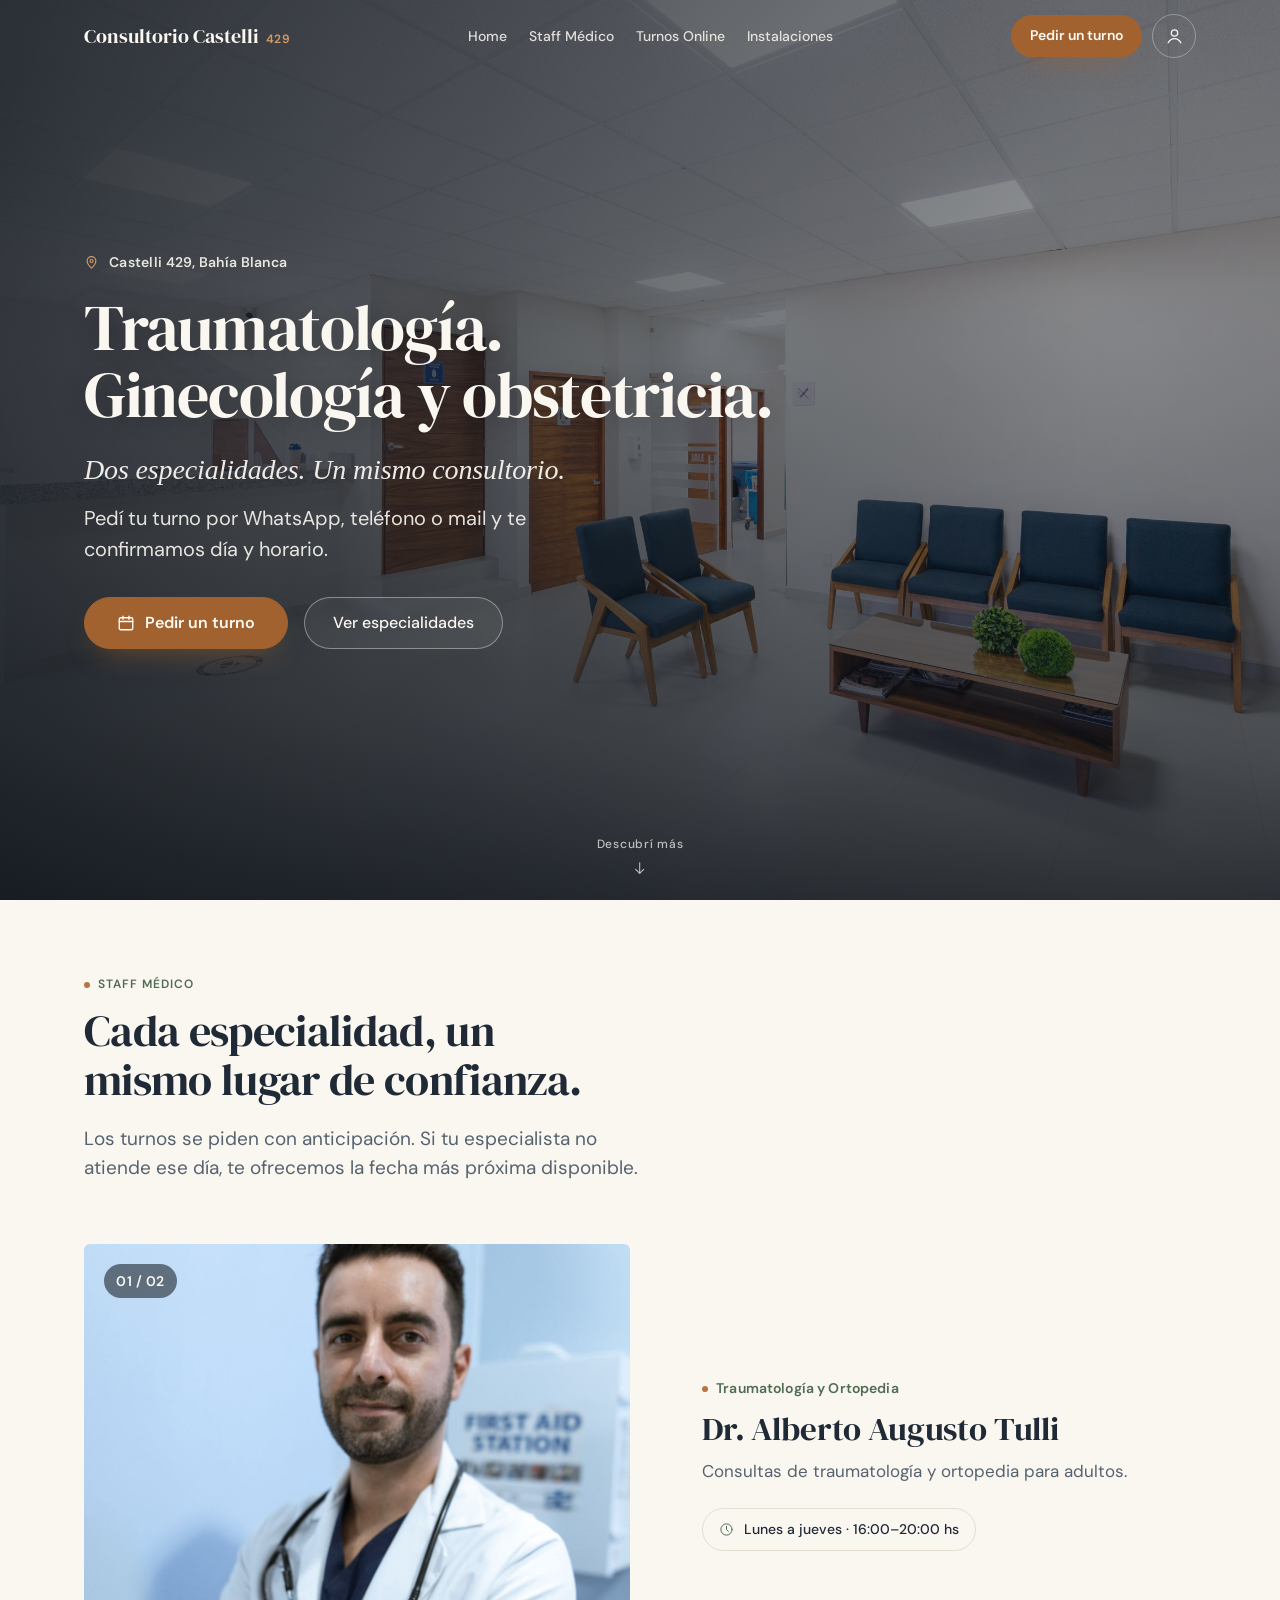
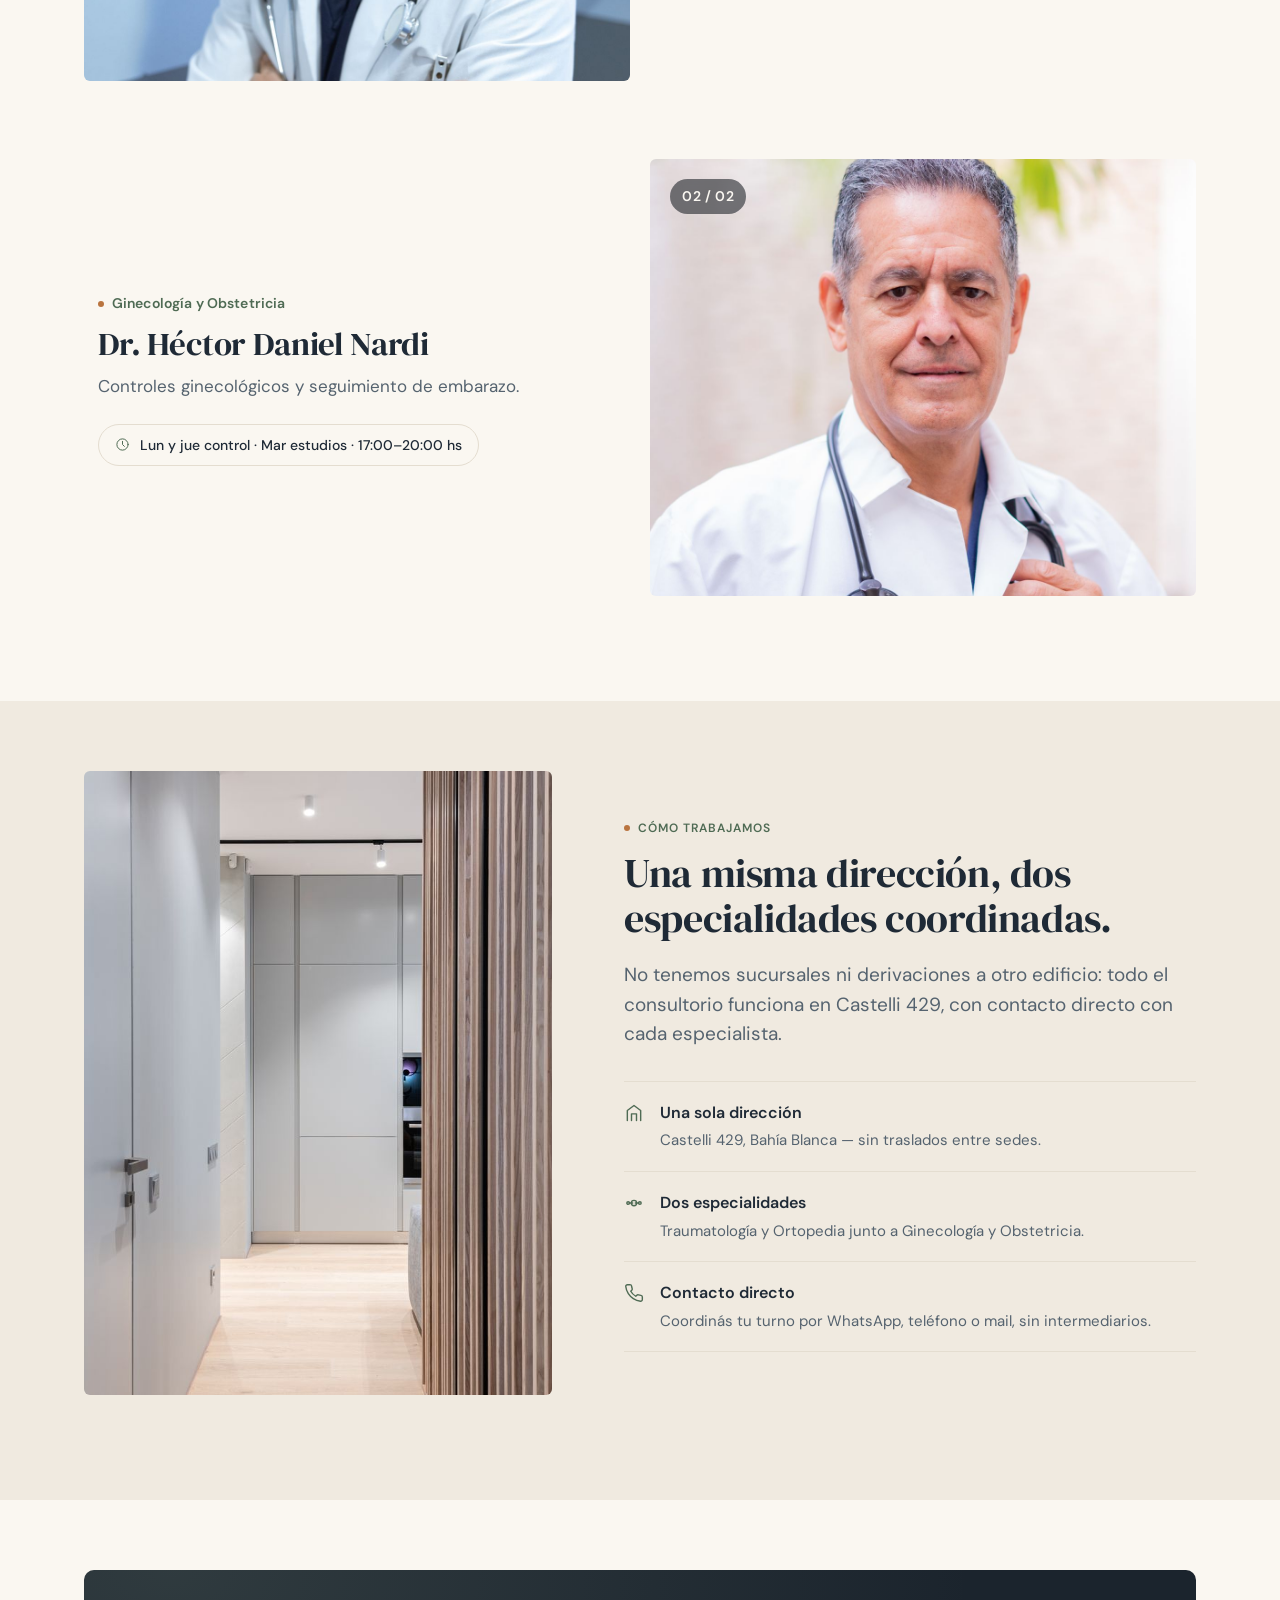
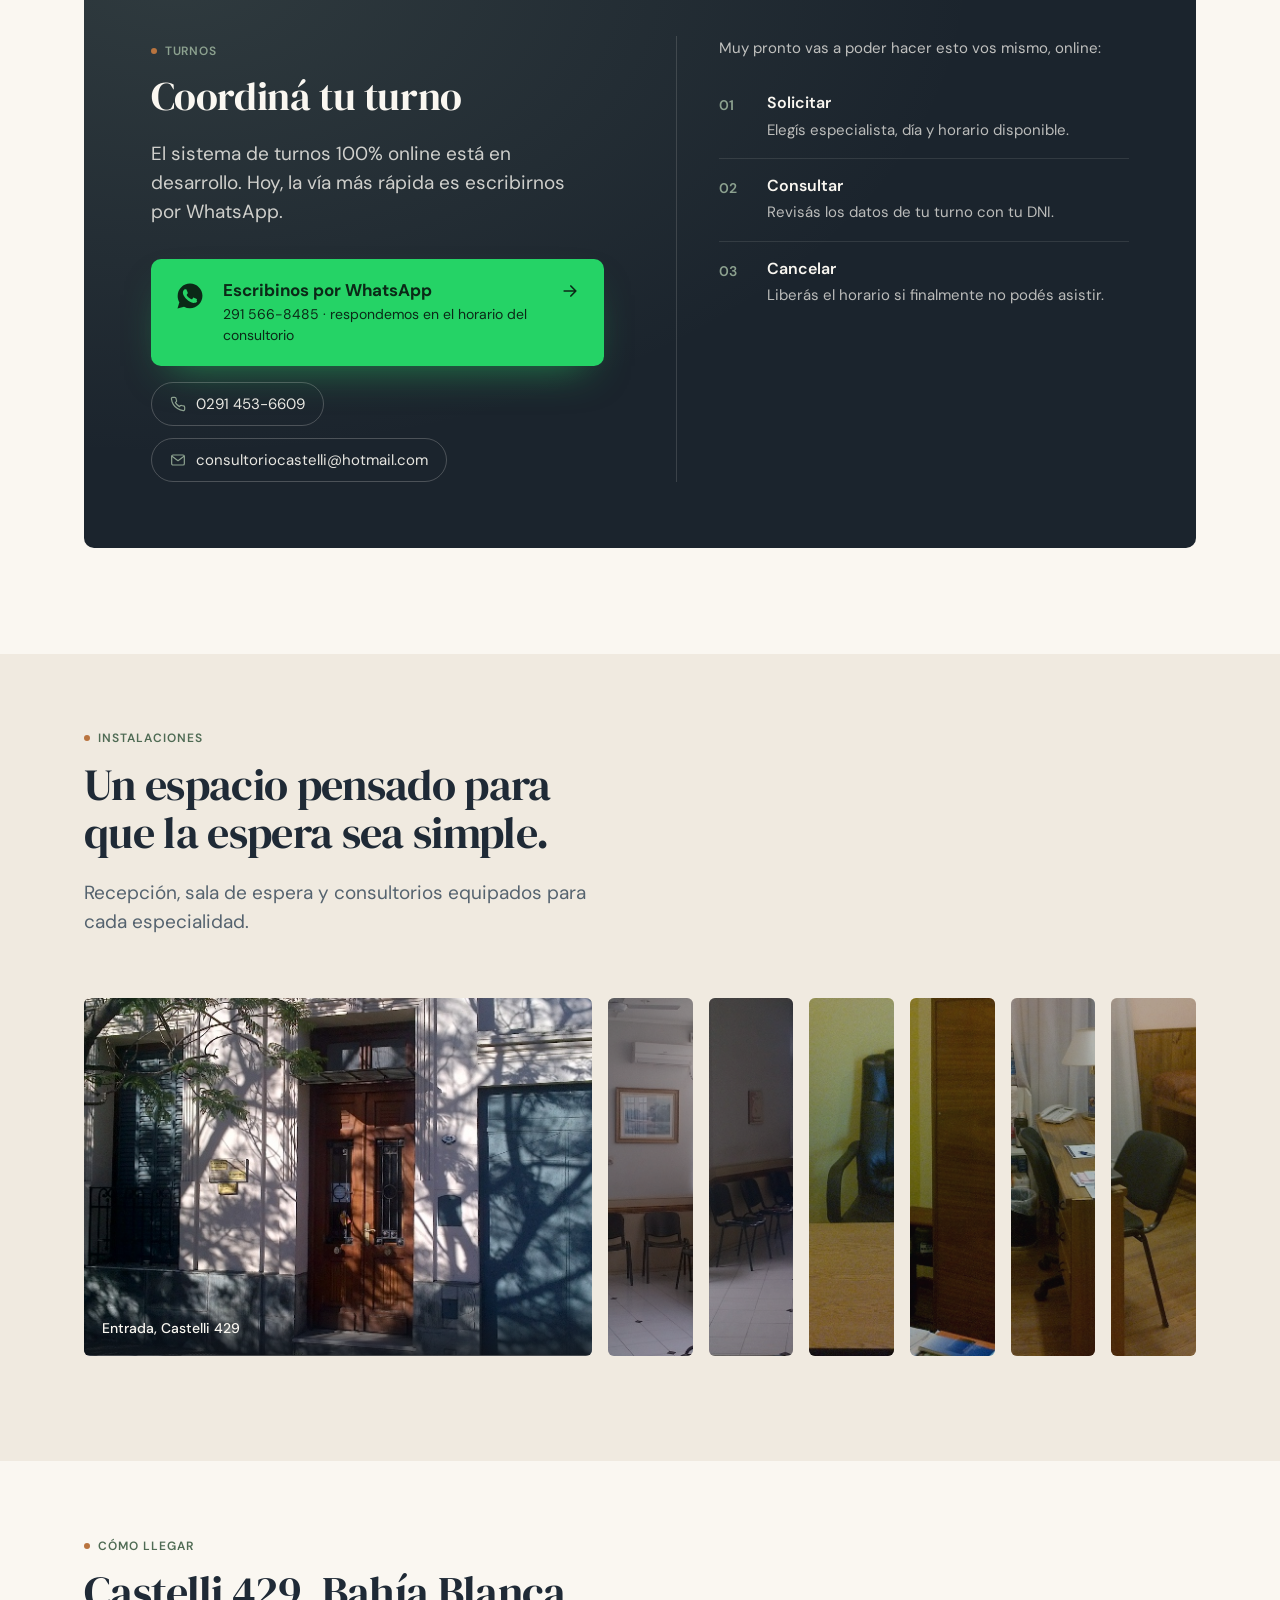
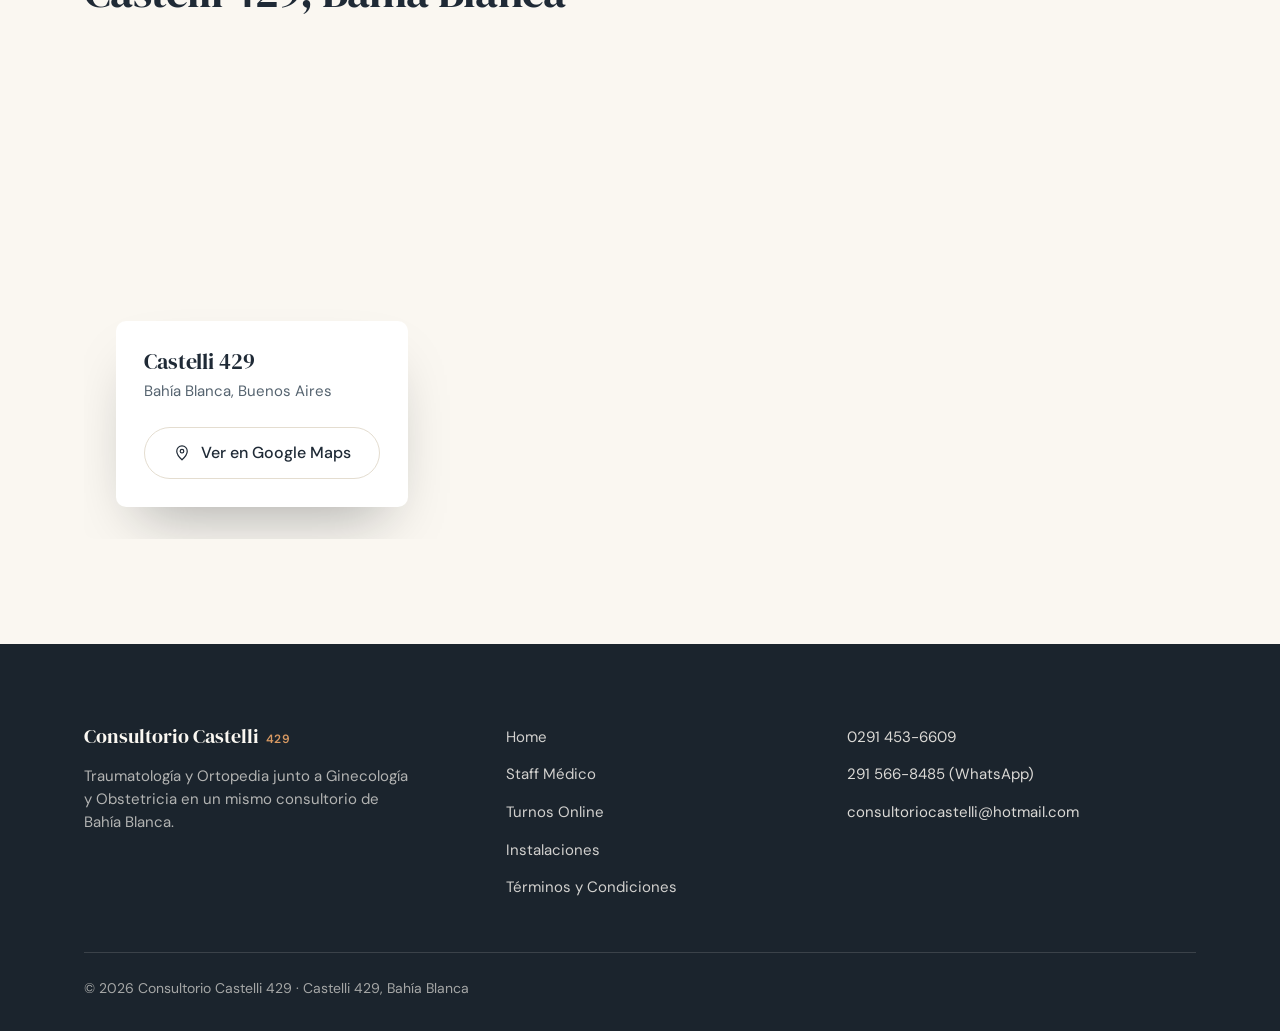
==== commit 32281e3a: "Add files via upload" ====
--- a/index.html
+++ b/index.html
@@ -2,26 +2,26 @@
 <html lang="es">
 <head>
 <meta charset="UTF-8">
-<meta name="viewport" content="width=device-width, initial-scale=1, viewport-fit=cover">
+<meta name="viewport" content="width=device-width, initial-scale=1">
 <title>Consultorio Castelli 429 — Bahía Blanca</title>
-<meta name="description" content="Traumatología y Ortopedia, Ginecología y Obstetricia, y Cardiología en un mismo consultorio de Bahía Blanca. Castelli 429. Turnos por WhatsApp, teléfono o mail.">
+<meta name="description" content="Traumatología y Ortopedia junto a Ginecología y Obstetricia en un mismo consultorio de Bahía Blanca. Castelli 429. Turnos por WhatsApp, teléfono o mail.">
 <meta name="theme-color" media="(prefers-color-scheme: light)" content="#FAF7F1">
 <meta name="theme-color" media="(prefers-color-scheme: dark)" content="#141B22">
 
 <meta property="og:type" content="business.business">
 <meta property="og:site_name" content="Consultorio Castelli 429">
 <meta property="og:title" content="Consultorio Castelli 429 — Bahía Blanca">
-<meta property="og:description" content="Traumatología y Ortopedia, Ginecología y Obstetricia, y Cardiología en un mismo consultorio de Bahía Blanca. Castelli 429.">
+<meta property="og:description" content="Traumatología y Ortopedia junto a Ginecología y Obstetricia en un mismo consultorio de Bahía Blanca. Castelli 429.">
 <meta property="og:url" content="https://www.turnosbbcastelli.com.ar/">
 <meta property="og:locale" content="es_AR">
 <meta name="twitter:card" content="summary">
 <meta name="twitter:title" content="Consultorio Castelli 429 — Bahía Blanca">
-<meta name="twitter:description" content="Traumatología y Ortopedia, Ginecología y Obstetricia, y Cardiología en un mismo consultorio de Bahía Blanca.">
+<meta name="twitter:description" content="Traumatología y Ortopedia junto a Ginecología y Obstetricia en un mismo consultorio de Bahía Blanca.">
 
 <link rel="preconnect" href="https://fonts.googleapis.com">
 <link rel="preconnect" href="https://fonts.gstatic.com" crossorigin>
 <link href="https://fonts.googleapis.com/css2?family=DM+Serif+Display:ital@0;1&family=DM+Sans:ital,wght@0,400;0,500;0,600;0,700;1,400&display=swap" rel="stylesheet">
-<link rel="stylesheet" href="styles.css">
+<link rel="stylesheet" href="styles.css?v=20260921zg">
 
 <script type="application/ld+json">
 {
@@ -38,7 +38,7 @@
     "addressRegion": "Buenos Aires",
     "addressCountry": "AR"
   },
-  "medicalSpecialty": ["Traumatología y Ortopedia", "Ginecología y Obstetricia", "Cardiología"]
+  "medicalSpecialty": ["Traumatología y Ortopedia", "Ginecología y Obstetricia"]
 }
 </script>
 </head>
@@ -55,7 +55,6 @@
       <a href="#staff">Staff Médico</a>
       <a href="#turnos">Turnos Online</a>
       <a href="#instalaciones">Instalaciones</a>
-      <a href="#terminos">Términos y Condiciones</a>
     </nav>
 
     <div class="header-actions">
@@ -63,7 +62,7 @@
       <button class="icon-btn" id="userBtn" aria-haspopup="dialog" aria-controls="userDialog" aria-label="Usuario — portal de pacientes">
         <svg aria-hidden="true" viewBox="0 0 24 24" fill="none" stroke="currentColor" stroke-width="1.6" stroke-linecap="round" stroke-linejoin="round"><path d="M4 20c1.8-3.6 5-5.4 8-5.4s6.2 1.8 8 5.4"/><circle cx="12" cy="7.5" r="4"/></svg>
       </button>
-      <button class="menu-toggle" id="menuToggle" aria-haspopup="true" aria-expanded="false" aria-controls="navDrawer" aria-label="Abrir menú">
+      <button class="icon-btn menu-toggle" id="menuToggle" aria-expanded="false" aria-controls="navDrawer" aria-label="Abrir menú">
         <svg aria-hidden="true" viewBox="0 0 24 24" fill="none" stroke="currentColor" stroke-width="1.6" stroke-linecap="round"><path d="M4 7h16M4 12h16M4 17h16"/></svg>
       </button>
     </div>
@@ -73,7 +72,7 @@
 <div class="nav-backdrop" id="navBackdrop"></div>
 <nav class="nav-drawer" id="navDrawer" aria-label="Menú móvil">
   <div class="nav-drawer-top">
-    <button class="icon-btn" id="navDrawerClose" aria-label="Cerrar menú" style="border-color:rgba(250,247,241,0.3);color:#FAF7F1;">
+    <button class="icon-btn" id="navDrawerClose" aria-label="Cerrar menú">
       <svg aria-hidden="true" viewBox="0 0 24 24" fill="none" stroke="currentColor" stroke-width="1.6" stroke-linecap="round"><path d="M6 6l12 12M18 6L6 18"/></svg>
     </button>
   </div>
@@ -81,7 +80,6 @@
   <a href="#staff">Staff Médico</a>
   <a href="#turnos">Turnos Online</a>
   <a href="#instalaciones">Instalaciones</a>
-  <a href="#terminos">Términos y Condiciones</a>
   <button type="button" class="drawer-link" id="drawerUsuario">Usuario</button>
   <a class="btn btn-primary" href="#turnos">Pedir un turno</a>
 </nav>
@@ -96,16 +94,20 @@
     <div class="container hero-content">
       <p class="hero-tag hero-anim" data-d="1">
         <svg aria-hidden="true" viewBox="0 0 24 24" fill="none" stroke="currentColor" stroke-width="1.8" stroke-linecap="round" stroke-linejoin="round"><path d="M12 21s7-6.5 7-11.5A7 7 0 0 0 5 9.5C5 14.5 12 21 12 21Z"/><circle cx="12" cy="9.5" r="2.4"/></svg>
-        Castelli 429 · Bahía Blanca
+        Castelli&nbsp;429, Bahía Blanca
       </p>
-      <h1 id="hero-heading" class="display-xl hero-anim" data-d="2">Traumatología, ginecología y obstetricia, y cardiología en un mismo consultorio.</h1>
-      <p class="lede hero-anim" data-d="3">3 especialistas, una sola dirección. Pedí tu turno por WhatsApp, teléfono o mail y te confirmamos día y horario.</p>
+      <h1 id="hero-heading" class="display-xl hero-anim" data-d="2">Traumatología. Ginecología y obstetricia.</h1>
+      <p class="hero-sub hero-anim" data-d="3">Dos especialidades. Un mismo consultorio.</p>
+      <p class="lede hero-anim" data-d="3">Pedí tu turno por WhatsApp, teléfono o mail y te confirmamos día y horario.</p>
       <div class="hero-ctas hero-anim" data-d="4">
         <a class="btn btn-primary" href="#turnos">
           <svg aria-hidden="true" viewBox="0 0 24 24" fill="none" stroke="currentColor" stroke-width="1.8" stroke-linecap="round" stroke-linejoin="round"><rect x="3" y="5" width="18" height="16" rx="2"/><path d="M8 3v4M16 3v4M3 10h18"/></svg>
           Pedir un turno
         </a>
-        <a class="btn btn-ghost-light" href="#staff">Conocé nuestras especialidades</a>
+        <a class="btn btn-ghost-light" href="#staff">
+          Ver especialidades
+          <svg class="btn-arrow" aria-hidden="true" viewBox="0 0 24 24" fill="none" stroke="currentColor" stroke-width="1.8" stroke-linecap="round" stroke-linejoin="round"><path d="M5 12h14M13 6l6 6-6 6"/></svg>
+        </a>
       </div>
     </div>
     <div class="hero-scroll-cue" aria-hidden="true">
@@ -125,8 +127,8 @@
 
       <div class="staff-panel">
         <div class="staff-media" data-reveal="fade-right">
-          <span class="staff-media-num">01 / 03</span>
-          <img src="assets/img/doctors-office.jpg" alt="" loading="lazy" width="1200" height="1500">
+          <span class="staff-media-num">01 / 02</span>
+          <img src="assets/img/doctors/doctor-6129500.jpg" alt="" loading="lazy" width="1200" height="1800" style="object-position: center 22%">
         </div>
         <div class="staff-text" data-reveal="fade-left">
           <p class="tag">Traumatología y Ortopedia</p>
@@ -141,8 +143,8 @@
 
       <div class="staff-panel is-reversed">
         <div class="staff-media" data-reveal="fade-left">
-          <span class="staff-media-num">02 / 03</span>
-          <img src="assets/img/waiting-tables.jpg" alt="" loading="lazy" width="1200" height="1500">
+          <span class="staff-media-num">02 / 02</span>
+          <img src="assets/img/doctors/doctor-8460090.jpg" alt="" loading="lazy" width="1200" height="1800" style="object-position: center 26%">
         </div>
         <div class="staff-text" data-reveal="fade-right">
           <p class="tag">Ginecología y Obstetricia</p>
@@ -155,21 +157,6 @@
         </div>
       </div>
 
-      <div class="staff-panel">
-        <div class="staff-media" data-reveal="fade-right">
-          <span class="staff-media-num">03 / 03</span>
-          <img src="assets/img/stethoscope-desk.jpg" alt="" loading="lazy" width="1200" height="1500">
-        </div>
-        <div class="staff-text" data-reveal="fade-left">
-          <p class="tag">Cardiología</p>
-          <h3>Dr. Paris</h3>
-          <p class="staff-doctor">Consultas de cardiología clínica.</p>
-          <span class="staff-schedule">
-            <svg aria-hidden="true" viewBox="0 0 24 24" fill="none" stroke="currentColor" stroke-width="1.6" stroke-linecap="round" stroke-linejoin="round"><circle cx="12" cy="12" r="9"/><path d="M12 7v5l3 3"/></svg>
-            Días y horarios a confirmar por teléfono
-          </span>
-        </div>
-      </div>
     </div>
   </section>
 
@@ -181,16 +168,16 @@
       </div>
       <div data-reveal="fade-up">
         <p class="tag">Cómo trabajamos</p>
-        <h2 id="trust-heading" class="display-m">Una misma dirección, tres especialidades coordinadas.</h2>
-        <p class="lede">No tenemos sucursales ni derivaciones a otro edificio: todo el consultorio funciona en Castelli 429, con contacto directo con cada especialista.</p>
+        <h2 id="trust-heading" class="display-m">Una misma dirección, dos especialidades coordinadas.</h2>
+        <p class="lede">No tenemos sucursales ni derivaciones a otro edificio: todo el consultorio funciona en Castelli&nbsp;429, con contacto directo con cada especialista.</p>
         <div class="trust-points">
           <div class="trust-point">
             <svg aria-hidden="true" viewBox="0 0 24 24" fill="none" stroke="currentColor" stroke-width="1.7" stroke-linecap="round" stroke-linejoin="round"><path d="M4 21V9l8-6 8 6v12"/><path d="M9 21v-8h6v8"/></svg>
-            <div><strong>Una sola dirección</strong><span>Castelli 429, Bahía Blanca — sin traslados entre sedes.</span></div>
+            <div><strong>Una sola dirección</strong><span>Castelli&nbsp;429, Bahía Blanca — sin traslados entre sedes.</span></div>
           </div>
           <div class="trust-point">
             <svg aria-hidden="true" viewBox="0 0 24 24" fill="none" stroke="currentColor" stroke-width="1.7" stroke-linecap="round" stroke-linejoin="round"><circle cx="12" cy="12" r="3.2"/><circle cx="5" cy="12" r="1.6"/><circle cx="19" cy="12" r="1.6"/><path d="M6.4 12h4M13.6 12h4"/></svg>
-            <div><strong>Tres especialidades</strong><span>Traumatología y Ortopedia, Ginecología y Obstetricia, y Cardiología.</span></div>
+            <div><strong>Dos especialidades</strong><span>Traumatología y Ortopedia junto a Ginecología y Obstetricia.</span></div>
           </div>
           <div class="trust-point">
             <svg aria-hidden="true" viewBox="0 0 24 24" fill="none" stroke="currentColor" stroke-width="1.7" stroke-linecap="round" stroke-linejoin="round"><path d="M22 16.92v3a2 2 0 0 1-2.18 2 19.79 19.79 0 0 1-8.63-3.07 19.5 19.5 0 0 1-6-6 19.79 19.79 0 0 1-3.07-8.67A2 2 0 0 1 4.11 2h3a2 2 0 0 1 2 1.72c.13.96.36 1.9.68 2.81a2 2 0 0 1-.45 2.11L8.09 9.91a16 16 0 0 0 6 6l1.27-1.27a2 2 0 0 1 2.11-.45c.91.32 1.85.55 2.81.68A2 2 0 0 1 22 16.92Z"/></svg>
@@ -231,9 +218,9 @@
 
           <div class="turnos-steps" data-reveal-stagger>
             <p class="turnos-steps-note">Muy pronto vas a poder hacer esto vos mismo, online:</p>
-            <div class="step" data-reveal="fade-up"><span class="step-num">01</span><div><h4>Solicitar</h4><p>Elegís especialista, día y horario disponible.</p></div></div>
-            <div class="step" data-reveal="fade-up"><span class="step-num">02</span><div><h4>Consultar</h4><p>Revisás los datos de tu turno con tu DNI.</p></div></div>
-            <div class="step" data-reveal="fade-up"><span class="step-num">03</span><div><h4>Cancelar</h4><p>Liberás el horario si finalmente no podés asistir.</p></div></div>
+            <div class="step" data-reveal="fade-up"><span class="step-num">01</span><div><h3 class="step-title">Solicitar</h3><p>Elegís especialista, día y horario disponible.</p></div></div>
+            <div class="step" data-reveal="fade-up"><span class="step-num">02</span><div><h3 class="step-title">Consultar</h3><p>Revisás los datos de tu turno con tu DNI.</p></div></div>
+            <div class="step" data-reveal="fade-up"><span class="step-num">03</span><div><h3 class="step-title">Cancelar</h3><p>Liberás el horario si finalmente no podés asistir.</p></div></div>
           </div>
         </div>
       </div>
@@ -249,38 +236,43 @@
         <p class="lede">Recepción, sala de espera y consultorios equipados para cada especialidad.</p>
       </div>
 
-      <div class="gallery-grid" data-reveal-stagger>
-        <button type="button" class="gallery-item" data-reveal="scale" data-caption="Imagen ilustrativa">
-          <img src="assets/img/waiting-hospital.jpg" alt="Sala de espera luminosa, con sillones y luz natural — imagen ilustrativa" loading="lazy" width="1200" height="900">
+      <div class="gallery-grid" data-reveal-stagger role="group" aria-label="Fotos del consultorio">
+        <button type="button" class="gallery-item" data-reveal="scale" data-caption="Entrada del consultorio en Castelli 429">
+          <img src="assets/img/consultorio/fachada.jpg" alt="Puerta de madera de entrada al consultorio, con las chapas de los profesionales" loading="lazy" width="550" height="367">
+          <span class="gallery-caption">Entrada, Castelli 429</span>
+          <span class="gallery-zoom" aria-hidden="true"><svg viewBox="0 0 24 24" fill="none" stroke="currentColor" stroke-width="1.8" stroke-linecap="round" stroke-linejoin="round"><circle cx="11" cy="11" r="7"/><path d="M21 21l-4.3-4.3M11 8v6M8 11h6"/></svg></span>
+        </button>
+        <button type="button" class="gallery-item" data-reveal="scale" data-caption="Sala de espera">
+          <img src="assets/img/consultorio/sala-de-espera.jpg" alt="Sala de espera con sillas y recepción al fondo" loading="lazy" width="550" height="367">
           <span class="gallery-caption">Sala de espera</span>
           <span class="gallery-zoom" aria-hidden="true"><svg viewBox="0 0 24 24" fill="none" stroke="currentColor" stroke-width="1.8" stroke-linecap="round" stroke-linejoin="round"><circle cx="11" cy="11" r="7"/><path d="M21 21l-4.3-4.3M11 8v6M8 11h6"/></svg></span>
         </button>
-        <button type="button" class="gallery-item" data-reveal="scale" data-caption="Imagen ilustrativa">
-          <img src="assets/img/doctors-office.jpg" alt="Consultorio equipado — imagen ilustrativa" loading="lazy" width="1200" height="1500">
-          <span class="gallery-caption">Consultorio equipado</span>
-          <span class="gallery-zoom" aria-hidden="true"><svg viewBox="0 0 24 24" fill="none" stroke="currentColor" stroke-width="1.8" stroke-linecap="round" stroke-linejoin="round"><circle cx="11" cy="11" r="7"/><path d="M21 21l-4.3-4.3M11 8v6M8 11h6"/></svg></span>
-        </button>
-        <button type="button" class="gallery-item" data-reveal="scale" data-caption="Imagen ilustrativa">
-          <img src="assets/img/stethoscope-desk.jpg" alt="Detalle de escritorio médico — imagen ilustrativa" loading="lazy" width="1200" height="1500">
-          <span class="gallery-caption">Atención coordinada</span>
-          <span class="gallery-zoom" aria-hidden="true"><svg viewBox="0 0 24 24" fill="none" stroke="currentColor" stroke-width="1.8" stroke-linecap="round" stroke-linejoin="round"><circle cx="11" cy="11" r="7"/><path d="M21 21l-4.3-4.3M11 8v6M8 11h6"/></svg></span>
-        </button>
-        <button type="button" class="gallery-item" data-reveal="scale" data-caption="Imagen ilustrativa">
-          <img src="assets/img/waiting-tables.jpg" alt="Área de espera con luz natural — imagen ilustrativa" loading="lazy" width="1200" height="900">
-          <span class="gallery-caption">Un lugar para esperar tranquilo</span>
-          <span class="gallery-zoom" aria-hidden="true"><svg viewBox="0 0 24 24" fill="none" stroke="currentColor" stroke-width="1.8" stroke-linecap="round" stroke-linejoin="round"><circle cx="11" cy="11" r="7"/><path d="M21 21l-4.3-4.3M11 8v6M8 11h6"/></svg></span>
-        </button>
-        <button type="button" class="gallery-item" data-reveal="scale" data-caption="Imagen ilustrativa">
-          <img src="assets/img/corridor-door.jpg" alt="Detalle arquitectónico interior — imagen ilustrativa" loading="lazy" width="1200" height="1600">
-          <span class="gallery-caption">Cuidado en cada detalle</span>
-          <span class="gallery-zoom" aria-hidden="true"><svg viewBox="0 0 24 24" fill="none" stroke="currentColor" stroke-width="1.8" stroke-linecap="round" stroke-linejoin="round"><circle cx="11" cy="11" r="7"/><path d="M21 21l-4.3-4.3M11 8v6M8 11h6"/></svg></span>
-        </button>
-      </div>
-
-      <p class="gallery-note">
-        <svg aria-hidden="true" viewBox="0 0 24 24" width="14" height="14" fill="none" stroke="currentColor" stroke-width="2" stroke-linecap="round" stroke-linejoin="round"><circle cx="12" cy="12" r="9"/><path d="M12 8v5M12 16h.01"/></svg>
-        Imágenes ilustrativas — fotos reales de nuestro consultorio, próximamente.
-      </p>
+        <button type="button" class="gallery-item" data-reveal="scale" data-caption="Pasillo de acceso">
+          <img src="assets/img/consultorio/pasillo-y-puerta.jpg" alt="Pasillo con sillas de espera que va hacia la puerta de calle" loading="lazy" width="550" height="367">
+          <span class="gallery-caption">Pasillo de acceso</span>
+          <span class="gallery-zoom" aria-hidden="true"><svg viewBox="0 0 24 24" fill="none" stroke="currentColor" stroke-width="1.8" stroke-linecap="round" stroke-linejoin="round"><circle cx="11" cy="11" r="7"/><path d="M21 21l-4.3-4.3M11 8v6M8 11h6"/></svg></span>
+        </button>
+        <button type="button" class="gallery-item" data-reveal="scale" data-caption="Consultorio de ginecología y obstetricia">
+          <img src="assets/img/consultorio/escritorio-ginecologia.jpg" alt="Escritorio del consultorio de ginecología y obstetricia" loading="lazy" width="550" height="367">
+          <span class="gallery-caption">Ginecología y obstetricia</span>
+          <span class="gallery-zoom" aria-hidden="true"><svg viewBox="0 0 24 24" fill="none" stroke="currentColor" stroke-width="1.8" stroke-linecap="round" stroke-linejoin="round"><circle cx="11" cy="11" r="7"/><path d="M21 21l-4.3-4.3M11 8v6M8 11h6"/></svg></span>
+        </button>
+        <button type="button" class="gallery-item" data-reveal="scale" data-caption="Consultorio de ginecología y obstetricia">
+          <img src="assets/img/consultorio/consultorio-ginecologia.jpg" alt="Consultorio de paredes amarillas con equipamiento ginecológico" loading="lazy" width="550" height="367">
+          <span class="gallery-caption">Consultorio de ginecología</span>
+          <span class="gallery-zoom" aria-hidden="true"><svg viewBox="0 0 24 24" fill="none" stroke="currentColor" stroke-width="1.8" stroke-linecap="round" stroke-linejoin="round"><circle cx="11" cy="11" r="7"/><path d="M21 21l-4.3-4.3M11 8v6M8 11h6"/></svg></span>
+        </button>
+        <button type="button" class="gallery-item" data-reveal="scale" data-caption="Consultorio con lavabo">
+          <img src="assets/img/consultorio/consultorio-lavabo.jpg" alt="Consultorio con escritorio, sillas y lavabo" loading="lazy" width="550" height="367">
+          <span class="gallery-caption">Consultorio con lavabo</span>
+          <span class="gallery-zoom" aria-hidden="true"><svg viewBox="0 0 24 24" fill="none" stroke="currentColor" stroke-width="1.8" stroke-linecap="round" stroke-linejoin="round"><circle cx="11" cy="11" r="7"/><path d="M21 21l-4.3-4.3M11 8v6M8 11h6"/></svg></span>
+        </button>
+        <button type="button" class="gallery-item" data-reveal="scale" data-caption="Consultorio con camilla">
+          <img src="assets/img/consultorio/consultorio-camilla.jpg" alt="Consultorio con escritorio y camilla de examen de madera" loading="lazy" width="550" height="367">
+          <span class="gallery-caption">Consultorio con camilla</span>
+          <span class="gallery-zoom" aria-hidden="true"><svg viewBox="0 0 24 24" fill="none" stroke="currentColor" stroke-width="1.8" stroke-linecap="round" stroke-linejoin="round"><circle cx="11" cy="11" r="7"/><path d="M21 21l-4.3-4.3M11 8v6M8 11h6"/></svg></span>
+        </button>
+      </div>
     </div>
   </section>
 
@@ -289,7 +281,7 @@
     <div class="container">
       <div class="section-head" data-reveal="fade-up">
         <p class="tag">Cómo llegar</p>
-        <h2 id="ubicacion-heading" class="display-l">Castelli 429, Bahía Blanca</h2>
+        <h2 id="ubicacion-heading" class="display-l">Castelli&nbsp;429, Bahía Blanca</h2>
       </div>
 
       <div class="location-wrap" data-reveal="scale">
@@ -297,8 +289,7 @@
           src="https://maps.google.com/maps?q=Castelli%20429%2C%20Bah%C3%ADa%20Blanca%2C%20Buenos%20Aires&output=embed"
           title="Mapa de Castelli 429, Bahía Blanca"
           loading="lazy"
-          referrerpolicy="no-referrer-when-downgrade"
-          aria-label="Mapa de ubicación del consultorio en Castelli 429, Bahía Blanca"></iframe>
+          referrerpolicy="no-referrer-when-downgrade"></iframe>
         <div class="location-card">
           <h3 translate="no">Castelli 429</h3>
           <p>Bahía Blanca, Buenos Aires</p>
@@ -311,40 +302,6 @@
     </div>
   </section>
 
-  <!-- TÉRMINOS -->
-  <section class="section-pad-tight section-alt" id="terminos" aria-labelledby="terminos-heading">
-    <div class="container">
-      <div class="section-head" data-reveal="fade-up">
-        <p class="tag">Términos y condiciones</p>
-        <h2 id="terminos-heading" class="display-m">Antes de pedir tu turno</h2>
-      </div>
-
-      <div class="terms-list" data-reveal="fade-up" style="display:flex;flex-direction:column;max-width:78ch;">
-        <details class="term" style="border-top:1px solid var(--border);padding-block:18px;">
-          <summary style="cursor:pointer;font-weight:600;font-size:1.02rem;list-style:none;display:flex;align-items:center;justify-content:space-between;gap:16px;">
-            Uso del sitio
-            <svg aria-hidden="true" viewBox="0 0 24 24" width="18" height="18" fill="none" stroke="currentColor" stroke-width="1.6" stroke-linecap="round" stroke-linejoin="round" style="transform-box:fill-box;transform-origin:center;flex-shrink:0;"><path d="M6 9l6 6 6-6"/></svg>
-          </summary>
-          <p style="color:var(--ink-soft);margin-top:12px;font-size:0.95rem;max-width:68ch;">La información publicada tiene fines informativos y no reemplaza una consulta médica. Al usar este sitio, aceptás que los datos de contacto y horarios pueden actualizarse sin aviso previo.</p>
-        </details>
-        <details class="term" style="border-top:1px solid var(--border);padding-block:18px;">
-          <summary style="cursor:pointer;font-weight:600;font-size:1.02rem;list-style:none;display:flex;align-items:center;justify-content:space-between;gap:16px;">
-            Turnos y cancelaciones
-            <svg aria-hidden="true" viewBox="0 0 24 24" width="18" height="18" fill="none" stroke="currentColor" stroke-width="1.6" stroke-linecap="round" stroke-linejoin="round" style="transform-box:fill-box;transform-origin:center;flex-shrink:0;"><path d="M6 9l6 6 6-6"/></svg>
-          </summary>
-          <p style="color:var(--ink-soft);margin-top:12px;font-size:0.95rem;max-width:68ch;">Te pedimos avisar con la mayor anticipación posible si no podés asistir a un turno, para poder ofrecer ese horario a otro paciente. Las ausencias reiteradas sin aviso pueden afectar la asignación de próximos turnos.</p>
-        </details>
-        <details class="term" style="border-top:1px solid var(--border);border-bottom:1px solid var(--border);padding-block:18px;">
-          <summary style="cursor:pointer;font-weight:600;font-size:1.02rem;list-style:none;display:flex;align-items:center;justify-content:space-between;gap:16px;">
-            Privacidad de tus datos
-            <svg aria-hidden="true" viewBox="0 0 24 24" width="18" height="18" fill="none" stroke="currentColor" stroke-width="1.6" stroke-linecap="round" stroke-linejoin="round" style="transform-box:fill-box;transform-origin:center;flex-shrink:0;"><path d="M6 9l6 6 6-6"/></svg>
-          </summary>
-          <p style="color:var(--ink-soft);margin-top:12px;font-size:0.95rem;max-width:68ch;">Los datos que nos compartís para coordinar un turno (nombre, DNI, teléfono, mail) se usan únicamente para la gestión de la atención médica y no se comparten con terceros.</p>
-        </details>
-      </div>
-    </div>
-  </section>
-
 </main>
 
 <footer>
@@ -352,14 +309,14 @@
     <div class="footer-top">
       <div class="footer-brand">
         <a class="wordmark" href="#inicio" translate="no">Consultorio Castelli <span>429</span></a>
-        <p>Traumatología y Ortopedia, Ginecología y Obstetricia, y Cardiología en un mismo consultorio de Bahía Blanca.</p>
+        <p>Traumatología y Ortopedia junto a Ginecología y Obstetricia en un mismo consultorio de Bahía Blanca.</p>
       </div>
       <nav class="footer-links" aria-label="Footer">
         <a href="#inicio">Home</a>
         <a href="#staff">Staff Médico</a>
         <a href="#turnos">Turnos Online</a>
         <a href="#instalaciones">Instalaciones</a>
-        <a href="#terminos">Términos y Condiciones</a>
+        <a href="terminos.html">Términos y Condiciones</a>
       </nav>
       <div class="footer-contact">
         <a class="link-underline" href="tel:+542914536609">0291&nbsp;453-6609</a>
@@ -368,8 +325,7 @@
       </div>
     </div>
     <div class="footer-bottom">
-      <span>© 2026 Consultorio Castelli 429 · Castelli 429, Bahía Blanca</span>
-      <span>Buenos Aires, Argentina</span>
+      <span>© 2026 Consultorio Castelli&nbsp;429 · Castelli&nbsp;429, Bahía Blanca</span>
     </div>
   </div>
 </footer>
@@ -379,7 +335,7 @@
     <h3 id="userDialogTitle">Portal de pacientes</h3>
     <p>Estamos preparando el acceso para que puedas ver y gestionar tus turnos desde acá. Mientras tanto, coordinalo por WhatsApp o teléfono.</p>
     <div class="dialog-actions">
-      <a class="btn btn-primary" href="https://wa.me/542915668485?text=Hola%2C%20quisiera%20pedir%20un%20turno" target="_blank" rel="noopener">WhatsApp</a>
+      <a class="btn btn-primary" href="https://wa.me/542915668485?text=Hola%2C%20quisiera%20pedir%20un%20turno" target="_blank" rel="noopener">Escribir por WhatsApp</a>
       <a class="btn btn-outline" href="tel:+542914536609">Llamar</a>
     </div>
     <button class="dialog-close" id="userDialogClose">Cerrar</button>
@@ -401,6 +357,6 @@
   <svg aria-hidden="true" viewBox="0 0 24 24" fill="currentColor"><path d="M12.04 2C6.58 2 2.13 6.45 2.13 11.91c0 1.85.5 3.58 1.36 5.07L2 22l5.2-1.46a9.9 9.9 0 0 0 4.84 1.24h.01c5.46 0 9.91-4.45 9.91-9.91C21.96 6.45 17.5 2 12.04 2Zm5.77 14.1c-.24.68-1.4 1.3-1.94 1.38-.5.08-1.12.11-1.8-.11-.42-.13-.96-.32-1.65-.62-2.9-1.25-4.79-4.16-4.94-4.35-.14-.2-1.18-1.57-1.18-3 0-1.42.75-2.12 1.02-2.4.27-.28.58-.35.78-.35.2 0 .39 0 .56.01.18.01.42-.07.66.5.24.58.82 2 .89 2.15.07.14.11.31.02.5-.09.19-.14.31-.28.47-.14.16-.29.36-.42.48-.14.13-.28.28-.12.55.16.28.71 1.17 1.53 1.9 1.05.94 1.94 1.23 2.21 1.37.28.14.44.12.6-.07.16-.2.68-.8.86-1.07.18-.28.36-.23.6-.14.24.09 1.53.72 1.79.85.26.13.44.2.5.31.06.12.06.66-.18 1.34Z"/></svg>
 </a>
 
-<script src="script.js"></script>
+<script src="script.js?v=20260921zg"></script>
 </body>
 </html>
--- a/styles.css
+++ b/styles.css
@@ -1,944 +1,1261 @@
-/* ==========================================================================
-   1. VARIABLES
-   ========================================================================== */
-:root{
-  color-scheme: light;
-
-  /* --- color: warm paper + deep ink-blue + sage + copper accent --- */
-  --paper: #FAF7F1;
-  --paper-deep: #F0EAE0;
-  --surface: #FFFFFF;
-  --ink: #1F2A36;
-  --ink-soft: #55636F;
-  --ink-faint: #8B96A0;
-  --sage: #8CA18F;
-  --sage-deep: #4F6B54;
-  --sage-tint: #E8EDE7;
-  --accent: #B9743F;
-  --accent-deep: #955C2F;
-  --accent-ink: #FFFBF6;
-  --border: #E4DDD0;
-  --ring: #1F2A36;
-
-  --overlay-scrim: rgba(15,20,26,0.55);
-
-  /* fixed dark panel — footer, turnos CTA, mobile drawer: stays dark in both themes */
-  --panel-dark: #1B242D;
-
-  --font-display: 'DM Serif Display', Georgia, 'Times New Roman', serif;
-  --font-body: 'DM Sans', 'Segoe UI', system-ui, -apple-system, sans-serif;
-
-  --ease-out: cubic-bezier(0.23, 1, 0.32, 1);
-  --ease-in-out: cubic-bezier(0.77, 0, 0.175, 1);
-  --ease-spring: cubic-bezier(0.34, 1.4, 0.64, 1);
-
-  --gutter: clamp(20px, 5vw, 72px);
-  --header-h: 84px;
-}
-
-@media (prefers-color-scheme: dark){
-  :root:not([data-theme="light"]){
-    color-scheme: dark;
-    --paper: #141B22;
-    --paper-deep: #0E1319;
-    --surface: #1B242D;
-    --ink: #EDE7DC;
-    --ink-soft: #AEB8C0;
-    --ink-faint: #71808C;
-    --sage: #9FB6A0;
-    --sage-deep: #B7CBB9;
-    --sage-tint: #202B24;
-    --accent: #D99A63;
-    --accent-deep: #E8B384;
-    --accent-ink: #211405;
-    --border: #2B3540;
-    --ring: #D99A63;
-    --overlay-scrim: rgba(6,9,13,0.62);
-  }
-}
-:root[data-theme="dark"]{
-  color-scheme: dark;
-  --paper: #141B22;
-  --paper-deep: #0E1319;
-  --surface: #1B242D;
-  --ink: #EDE7DC;
-  --ink-soft: #AEB8C0;
-  --ink-faint: #71808C;
-  --sage: #9FB6A0;
-  --sage-deep: #B7CBB9;
-  --sage-tint: #202B24;
-  --accent: #D99A63;
-  --accent-deep: #E8B384;
-  --accent-ink: #211405;
-  --border: #2B3540;
-  --ring: #D99A63;
-  --overlay-scrim: rgba(6,9,13,0.62);
-}
-
-/* ==========================================================================
-   2. RESET
-   ========================================================================== */
-*, *::before, *::after{ box-sizing: border-box; }
-html{ scroll-behavior: smooth; }
-body{
-  margin: 0;
-  background: var(--paper);
-  color: var(--ink);
-  font-family: var(--font-body);
-  font-size: 16px;
-  line-height: 1.6;
-  -webkit-font-smoothing: antialiased;
-  -webkit-tap-highlight-color: transparent;
-  overflow-x: hidden;
-}
-img{ max-width: 100%; display: block; }
-[hidden]{ display: none !important; }
-a, button{ touch-action: manipulation; }
-:focus-visible{ outline: 3px solid var(--ring); outline-offset: 3px; border-radius: 2px; }
-
-.visually-hidden{
-  position: absolute; width: 1px; height: 1px; margin: -1px; padding: 0;
-  overflow: hidden; clip: rect(0,0,0,0); white-space: nowrap; border: 0;
-}
-.container{
-  max-width: 1240px;
-  margin-inline: auto;
-  padding-inline: var(--gutter);
-}
-section[id], main[id]{ scroll-margin-top: var(--header-h); }
-
-.skip-link{
-  position: absolute; left: 12px; top: -60px;
-  background: var(--ink); color: var(--paper);
-  padding: 12px 18px; border-radius: 6px;
-  font-weight: 600; z-index: 300;
-  transition: top 200ms var(--ease-out);
-}
-.skip-link:focus{ top: 12px; }
-
-/* ==========================================================================
-   3. TYPOGRAPHY
-   ========================================================================== */
-h1, h2, h3, h4{
-  font-family: var(--font-display);
-  font-weight: 400;
-  line-height: 1.08;
-  margin: 0;
-  text-wrap: balance;
-  letter-spacing: -0.01em;
-}
-h3{ line-height: 1.16; letter-spacing: -0.005em; }
-p{ margin: 0; }
-a{ color: inherit; }
-
-.tag{
-  display: inline-flex;
-  align-items: center;
-  gap: 8px;
-  font-family: var(--font-body);
-  font-weight: 600;
-  font-size: 0.74rem;
-  letter-spacing: 0.09em;
-  text-transform: uppercase;
-  color: var(--sage-deep);
-}
-.tag::before{
-  content: '';
-  width: 6px; height: 6px;
-  border-radius: 50%;
-  background: var(--accent);
-}
-
-.display-xl{ font-size: clamp(2.6rem, 6vw, 5.2rem); letter-spacing: -0.02em; }
-.display-l{ font-size: clamp(2.1rem, 4vw, 3.4rem); letter-spacing: -0.015em; }
-.display-m{ font-size: clamp(1.6rem, 2.6vw, 2.2rem); }
-
-.lede{
-  font-size: clamp(1.05rem, 1.4vw, 1.25rem);
-  color: var(--ink-soft);
-  line-height: 1.55;
-  max-width: 52ch;
-}
-
-/* ==========================================================================
-   4. LAYOUT PRIMITIVES
-   ========================================================================== */
-.btn{
-  display: inline-flex;
-  align-items: center;
-  justify-content: center;
-  gap: 10px;
-  min-height: 52px;
-  padding: 14px 30px;
-  border-radius: 999px;
-  border: 1px solid transparent;
-  font-family: var(--font-body);
-  font-weight: 600;
-  font-size: 1rem;
-  text-decoration: none;
-  cursor: pointer;
-  transition: background-color 200ms ease, border-color 200ms ease, color 200ms ease, transform 150ms var(--ease-out), box-shadow 200ms ease;
-}
-.btn:active{ transform: scale(0.97); }
-.btn-primary{
-  background: var(--accent);
-  color: var(--accent-ink);
-  border-color: var(--accent);
-  box-shadow: 0 14px 28px -14px color-mix(in srgb, var(--accent) 65%, transparent);
-}
-@media (hover: hover) and (pointer: fine){
-  .btn-primary:hover{ background: var(--accent-deep); border-color: var(--accent-deep); transform: translateY(-1px); }
-}
-.btn-ghost-light{
-  background: rgba(250,247,241,0.08);
-  color: #FAF7F1;
-  border-color: rgba(250,247,241,0.4);
-  backdrop-filter: blur(6px);
-}
-@media (hover: hover) and (pointer: fine){
-  .btn-ghost-light:hover{ background: rgba(250,247,241,0.16); border-color: #FAF7F1; }
-}
-.btn-outline{
-  background: transparent;
-  color: var(--ink);
-  border-color: var(--border);
-}
-@media (hover: hover) and (pointer: fine){
-  .btn-outline:hover{ border-color: var(--accent); color: var(--accent-deep); }
-}
-.btn svg{ width: 18px; height: 18px; flex-shrink: 0; }
-
-.link-underline{
-  position: relative;
-  text-decoration: none;
-  padding-bottom: 2px;
-}
-.link-underline::after{
-  content: '';
-  position: absolute;
-  left: 0; right: 100%; bottom: 0;
-  height: 1px;
-  background: currentColor;
-  transition: right 260ms var(--ease-out);
-}
-@media (hover: hover) and (pointer: fine){
-  .link-underline:hover::after{ right: 0; }
-}
-
-section{ position: relative; }
-
-/* ==========================================================================
-   5. HEADER
-   ========================================================================== */
-.site-header{
-  position: fixed;
-  top: 0; left: 0; right: 0;
-  z-index: 200;
-  padding-top: env(safe-area-inset-top, 0px);
-  transition: background-color 320ms var(--ease-out), box-shadow 320ms var(--ease-out), border-color 320ms var(--ease-out);
-}
-.header-inner{
-  display: flex;
-  align-items: center;
-  justify-content: space-between;
-  gap: 16px;
-  padding-block: 22px;
-  transition: padding-block 320ms var(--ease-out);
-}
-.site-header.is-scrolled .header-inner{ padding-block: 14px; }
-.site-header.is-scrolled{
-  background: color-mix(in srgb, var(--paper) 92%, transparent);
-  backdrop-filter: blur(14px);
-  box-shadow: 0 1px 0 var(--border), 0 20px 40px -30px rgba(20,25,30,0.25);
-}
-
-.wordmark{
-  display: flex; align-items: baseline; gap: 7px;
-  text-decoration: none;
-  font-family: var(--font-display);
-  font-weight: 400;
-  font-size: 1.28rem;
-  color: #FAF7F1;
-  white-space: nowrap;
-  flex-shrink: 0;
-  transition: color 320ms ease;
-}
-.site-header.is-scrolled .wordmark{ color: var(--ink); }
-.wordmark span{
-  font-family: var(--font-body);
-  font-weight: 600;
-  font-size: 0.68rem;
-  color: var(--accent);
-  letter-spacing: 0.03em;
-  font-variant-numeric: tabular-nums;
-}
-
-nav.primary-nav{ display: flex; align-items: center; gap: 0; flex-wrap: nowrap; }
-nav.primary-nav a{
-  text-decoration: none;
-  color: rgba(250,247,241,0.82);
-  font-size: 0.9rem;
-  font-weight: 500;
-  padding: 9px 11px;
-  border-radius: 999px;
-  white-space: nowrap;
-  transition: color 320ms ease, background-color 200ms ease;
-}
-.site-header.is-scrolled nav.primary-nav a{ color: var(--ink-soft); }
-@media (hover: hover) and (pointer: fine){
-  nav.primary-nav a:hover{ color: #FAF7F1; background: rgba(250,247,241,0.1); }
-  .site-header.is-scrolled nav.primary-nav a:hover{ color: var(--ink); background: var(--paper-deep); }
-}
-
-.header-actions{ display: flex; align-items: center; gap: 10px; flex-shrink: 0; }
-.icon-btn{
-  display: inline-flex; align-items: center; justify-content: center;
-  width: 44px; height: 44px;
-  border-radius: 50%;
-  border: 1px solid rgba(250,247,241,0.35);
-  background: transparent;
-  color: #FAF7F1;
-  cursor: pointer;
-  transition: border-color 320ms ease, color 320ms ease, background-color 200ms ease;
-}
-.site-header.is-scrolled .icon-btn{ border-color: var(--border); color: var(--ink); }
-@media (hover: hover) and (pointer: fine){
-  .icon-btn:hover{ background: rgba(250,247,241,0.12); }
-  .site-header.is-scrolled .icon-btn:hover{ background: var(--paper-deep); }
-}
-.icon-btn svg{ width: 19px; height: 19px; }
-
-.header-cta{ display: none; }
-@media (min-width: 640px){
-  .header-cta{ display: inline-flex; min-height: 42px; padding: 9px 18px; font-size: 0.88rem; white-space: nowrap; }
-}
-
-.menu-toggle{ display: none; }
-
-/* mobile nav drawer */
-.nav-backdrop{
-  position: fixed; inset: 0;
-  background: rgba(10,13,17,0.55);
-  opacity: 0; pointer-events: none;
-  transition: opacity 260ms var(--ease-out);
-  z-index: 250;
-}
-.nav-backdrop.is-open{ opacity: 1; pointer-events: auto; }
-.nav-drawer{
-  position: fixed; top: 0; right: 0; bottom: 0;
-  width: min(340px, 86vw);
-  background: var(--panel-dark);
-  color: #FAF7F1;
-  padding: calc(env(safe-area-inset-top, 0px) + 20px) 30px 30px;
-  transform: translateX(100%);
-  transition: transform 320ms var(--ease-spring);
-  z-index: 260;
-  display: flex; flex-direction: column; gap: 4px;
-  overflow-y: auto;
-  overscroll-behavior: contain;
-}
-.nav-drawer.is-open{ transform: translateX(0); }
-.nav-drawer-top{ display: flex; justify-content: flex-end; padding-bottom: 18px; }
-.nav-drawer a, .nav-drawer .drawer-link{
-  text-decoration: none; color: #FAF7F1;
-  font-family: var(--font-display); font-size: 1.4rem;
-  padding: 15px 4px;
-  border-bottom: 1px solid rgba(250,247,241,0.12);
-  background: none; border-left: none; border-right: none; border-top: none;
-  width: 100%; text-align: left; cursor: pointer;
-}
-.nav-drawer .btn{ margin-top: 22px; }
-
-/* ==========================================================================
-   6. HERO
-   ========================================================================== */
-.hero{
-  position: relative;
-  min-height: min(880px, 100vh);
-  display: flex;
-  align-items: flex-end;
-  overflow: hidden;
-  padding-top: var(--header-h);
-}
-.hero-media{
-  position: absolute; inset: 0;
-  z-index: 0;
-}
-.hero-media img{
-  width: 100%; height: 100%; object-fit: cover;
-  object-position: center 30%;
-}
-.hero-media::after{
-  content: '';
-  position: absolute; inset: 0;
-  background:
-    linear-gradient(180deg, rgba(15,20,26,0.35) 0%, rgba(15,20,26,0.18) 32%, rgba(15,20,26,0.55) 78%, rgba(15,20,26,0.82) 100%),
-    linear-gradient(90deg, rgba(15,20,26,0.72) 0%, rgba(15,20,26,0.28) 55%, rgba(15,20,26,0.05) 85%);
-}
-.hero-content{
-  position: relative; z-index: 1;
-  width: 100%;
-  padding-block: clamp(48px, 9vw, 96px) clamp(56px, 8vw, 88px);
-  color: #FAF7F1;
-}
-.hero-tag{
-  display: inline-flex; align-items: center; gap: 10px;
-  font-family: var(--font-body);
-  font-weight: 600;
-  font-size: 0.85rem; letter-spacing: 0.03em;
-  color: rgba(250,247,241,0.86);
-  margin-bottom: 22px;
-}
-.hero-tag svg{ width: 15px; height: 15px; color: var(--accent); }
-.hero h1{
-  max-width: 16ch;
-  margin-bottom: 22px;
-  text-shadow: 0 2px 24px rgba(0,0,0,0.25);
-}
-.hero .lede{ color: rgba(250,247,241,0.86); max-width: 48ch; margin-bottom: 36px; }
-.hero-ctas{ display: flex; flex-wrap: wrap; gap: 16px; }
-
-.hero-scroll-cue{
-  position: absolute;
-  left: 50%; bottom: 28px;
-  transform: translateX(-50%);
-  z-index: 1;
-  display: flex; flex-direction: column; align-items: center; gap: 8px;
-  color: rgba(250,247,241,0.7);
-  font-family: var(--font-body);
-  font-weight: 600;
-  font-size: 0.68rem;
-  letter-spacing: 0.1em;
-  text-transform: uppercase;
-}
-.hero-scroll-cue svg{ width: 16px; height: 16px; animation: scrollCue 1.8s ease-in-out infinite; }
-@keyframes scrollCue{
-  0%, 100%{ transform: translateY(0); opacity: 0.6; }
-  50%{ transform: translateY(6px); opacity: 1; }
-}
-
-/* hero load sequence */
-.hero-anim{ opacity: 0; }
-@media (prefers-reduced-motion: no-preference){
-  .hero-anim{ animation: heroRise 760ms var(--ease-out) both; }
-  .hero-anim[data-d="1"]{ animation-delay: 120ms; }
-  .hero-anim[data-d="2"]{ animation-delay: 240ms; }
-  .hero-anim[data-d="3"]{ animation-delay: 380ms; }
-  .hero-anim[data-d="4"]{ animation-delay: 500ms; }
-  .hero-media img{ animation: heroZoom 1400ms var(--ease-out) both; }
-}
-@media (prefers-reduced-motion: reduce){
-  .hero-anim{ opacity: 1; animation: heroFade 300ms ease both; }
-}
-@keyframes heroRise{ from{ opacity:0; transform: translateY(22px); } to{ opacity:1; transform:translateY(0); } }
-@keyframes heroFade{ from{ opacity:0; } to{ opacity:1; } }
-@keyframes heroZoom{ from{ transform: scale(1.08); } to{ transform: scale(1); } }
-
-/* ==========================================================================
-   7. SECTIONS — shared rhythm
-   ========================================================================== */
-.section-pad{ padding-block: clamp(72px, 11vw, 140px); }
-.section-pad-tight{ padding-block: clamp(56px, 8vw, 96px); }
-.section-head{
-  display: flex; flex-direction: column; gap: 16px;
-  max-width: 60ch;
-  margin-bottom: clamp(40px, 6vw, 68px);
-}
-.section-head p{ color: var(--ink-soft); }
-.section-alt{ background: var(--paper-deep); }
-
-/* --- Staff / especialidades: alternating editorial panels --- */
-.staff-panel{
-  display: grid;
-  grid-template-columns: 1.05fr 0.95fr;
-  align-items: center;
-  gap: clamp(32px, 6vw, 96px);
-}
-.staff-panel > *{ min-width: 0; }
-.staff-panel + .staff-panel{ margin-top: clamp(56px, 8vw, 104px); }
-.staff-panel.is-reversed{ direction: rtl; }
-.staff-panel.is-reversed > *{ direction: ltr; }
-
-.staff-media{
-  position: relative;
-  aspect-ratio: 4 / 3.1;
-  border-radius: 6px;
-  overflow: hidden;
-}
-.staff-media img{
-  width: 100%; height: 100%; object-fit: cover;
-  transition: transform 700ms var(--ease-out);
-}
-@media (hover: hover) and (pointer: fine){
-  .staff-panel:hover .staff-media img{ transform: scale(1.045); }
-}
-.staff-media-num{
-  position: absolute;
-  left: 20px; top: 20px;
-  font-family: var(--font-body);
-  font-weight: 600;
-  font-variant-numeric: tabular-nums;
-  font-size: 0.78rem;
-  letter-spacing: 0.04em;
-  color: #FAF7F1;
-  background: rgba(15,20,26,0.45);
-  backdrop-filter: blur(6px);
-  padding: 6px 12px;
-  border-radius: 999px;
-}
-
-.staff-text .tag{ margin-bottom: 18px; }
-.staff-text h3{ font-size: clamp(1.7rem, 2.8vw, 2.5rem); margin-bottom: 8px; }
-.staff-doctor{
-  font-size: 1.05rem;
-  color: var(--ink-soft);
-  margin-bottom: 22px;
-}
-.staff-schedule{
-  display: inline-flex; align-items: center; gap: 10px;
-  font-family: var(--font-body);
-  font-weight: 500;
-  font-size: 0.88rem;
-  color: var(--ink);
-  font-variant-numeric: tabular-nums;
-  padding: 10px 16px;
-  border: 1px solid var(--border);
-  border-radius: 999px;
-}
-.staff-schedule svg{ width: 15px; height: 15px; color: var(--sage-deep); flex-shrink: 0; }
-
-/* --- Editorial trust section --- */
-.trust{
-  display: grid;
-  grid-template-columns: 0.9fr 1.1fr;
-  gap: clamp(32px, 6vw, 88px);
-  align-items: center;
-}
-.trust > *{ min-width: 0; }
-.trust-media{
-  position: relative;
-  aspect-ratio: 3 / 4;
-  border-radius: 6px;
-  overflow: hidden;
-}
-.trust-media img{ width: 100%; height: 100%; object-fit: cover; }
-.trust-points{
-  display: flex; flex-direction: column;
-  margin-top: 32px;
-}
-.trust-point{
-  display: flex; align-items: flex-start; gap: 16px;
-  padding-block: 18px;
-  border-top: 1px solid var(--border);
-}
-.trust-point > div{ min-width: 0; }
-.trust-point:last-child{ border-bottom: 1px solid var(--border); }
-.trust-point svg{ width: 20px; height: 20px; color: var(--sage-deep); flex-shrink: 0; margin-top: 3px; }
-.trust-point strong{ display: block; font-size: 1.02rem; margin-bottom: 3px; }
-.trust-point span{ color: var(--ink-soft); font-size: 0.94rem; }
-
-/* ==========================================================================
-   8. TURNOS — conversion
-   ========================================================================== */
-.turnos{
-  background: var(--panel-dark);
-  color: #FAF7F1;
-  border-radius: 8px;
-  overflow: hidden;
-  position: relative;
-}
-.turnos::before{
-  content: '';
-  position: absolute; inset: 0;
-  background: radial-gradient(120% 140% at 8% 0%, color-mix(in srgb, var(--sage) 18%, transparent), transparent 60%);
-  pointer-events: none;
-}
-.turnos-inner{
-  position: relative;
-  display: grid;
-  grid-template-columns: 1fr 1fr;
-  gap: clamp(32px, 5vw, 72px);
-  padding: clamp(40px, 6vw, 76px);
-}
-.turnos-inner > *{ min-width: 0; }
-.turnos-copy .tag{ color: var(--sage); }
-.turnos-copy .tag::before{ background: var(--accent); }
-.turnos-copy h2{ color: #FAF7F1; margin-block: 16px 14px; }
-.turnos-copy p{ color: rgba(250,247,241,0.78); }
-
-.whatsapp-cta{
-  display: flex; align-items: flex-start; gap: 18px;
-  margin-top: 32px;
-  padding: 20px 24px;
-  background: #25D366;
-  color: #0B2917;
-  border-radius: 16px;
-  text-decoration: none;
-  transition: transform 200ms var(--ease-out), box-shadow 200ms var(--ease-out);
-  box-shadow: 0 18px 40px -18px rgba(37,211,102,0.55);
-}
-@media (hover: hover) and (pointer: fine){
-  .whatsapp-cta:hover{ transform: translateY(-2px); box-shadow: 0 22px 48px -16px rgba(37,211,102,0.65); }
-}
-.whatsapp-cta svg{ width: 30px; height: 30px; flex-shrink: 0; margin-top: 2px; }
-.whatsapp-cta .wa-text{ min-width: 0; flex: 1; }
-.whatsapp-cta .wa-text strong{ display: block; font-size: 1.08rem; }
-.whatsapp-cta .wa-text span{ font-size: 0.88rem; opacity: 0.85; }
-.whatsapp-cta .wa-arrow{ margin-left: auto; width: 20px; height: 20px; transition: transform 200ms var(--ease-out); }
-@media (hover: hover) and (pointer: fine){
-  .whatsapp-cta:hover .wa-arrow{ transform: translateX(4px); }
-}
-
-.turnos-secondary{ display: flex; flex-wrap: wrap; gap: 12px; margin-top: 16px; }
-.turnos-secondary a{
-  display: inline-flex; align-items: center; gap: 10px;
-  padding: 12px 18px;
-  border: 1px solid rgba(250,247,241,0.22);
-  border-radius: 999px;
-  text-decoration: none;
-  color: rgba(250,247,241,0.9);
-  font-size: 0.92rem;
-  transition: border-color 200ms ease, background-color 200ms ease;
-}
-.turnos-secondary a svg{ width: 16px; height: 16px; color: var(--sage); }
-@media (hover: hover) and (pointer: fine){
-  .turnos-secondary a:hover{ border-color: rgba(250,247,241,0.5); background: rgba(250,247,241,0.06); }
-}
-
-.turnos-steps{
-  border-left: 1px solid rgba(250,247,241,0.14);
-  padding-left: clamp(24px, 3vw, 44px);
-}
-.turnos-steps-note{ color: rgba(250,247,241,0.7); font-size: 0.92rem; margin-bottom: 20px; }
-.step{ display: grid; grid-template-columns: 34px 1fr; gap: 14px; padding-block: 16px; }
-.step > div{ min-width: 0; }
-.step + .step{ border-top: 1px solid rgba(250,247,241,0.1); }
-.step-num{ font-family: var(--font-body); font-weight: 600; font-variant-numeric: tabular-nums; letter-spacing: 0.02em; font-size: 0.82rem; color: var(--sage); padding-top: 2px; }
-.step h4{ font-family: var(--font-body); font-size: 1rem; font-weight: 600; margin-bottom: 4px; color: #FAF7F1; }
-.step p{ color: rgba(250,247,241,0.66); font-size: 0.92rem; }
-
-@media (max-width: 860px){
-  .turnos-inner{ grid-template-columns: 1fr; }
-  .turnos-steps{ border-left: none; border-top: 1px solid rgba(250,247,241,0.14); padding-left: 0; padding-top: 28px; }
-}
-@media (max-width: 480px){
-  .turnos-inner{ padding: 28px 20px; }
-  .whatsapp-cta{ padding: 16px 18px; gap: 14px; }
-}
-
-/* ==========================================================================
-   9. GALLERY — asymmetric masonry + lightbox
-   ========================================================================== */
-.gallery-note{
-  display: inline-flex; align-items: center; gap: 8px;
-  font-family: var(--font-body); font-size: 0.82rem;
-  color: var(--ink-faint);
-  margin-top: 20px;
-}
-.gallery-grid{
-  display: grid;
-  grid-template-columns: repeat(6, 1fr);
-  grid-auto-rows: minmax(120px, auto);
-  gap: 16px;
-}
-.gallery-item{
-  position: relative;
-  border-radius: 6px;
-  overflow: hidden;
-  cursor: pointer;
-  background: var(--paper-deep);
-}
-.gallery-item:nth-child(1){ grid-column: span 4; grid-row: span 4; }
-.gallery-item:nth-child(2){ grid-column: span 2; grid-row: span 2; }
-.gallery-item:nth-child(3){ grid-column: span 2; grid-row: span 2; }
-.gallery-item:nth-child(4){ grid-column: span 3; grid-row: span 3; }
-.gallery-item:nth-child(5){ grid-column: span 3; grid-row: span 3; }
-
-.gallery-item img{
-  width: 100%; height: 100%; object-fit: cover;
-  transition: transform 600ms var(--ease-out);
-}
-@media (hover: hover) and (pointer: fine){
-  .gallery-item:hover img{ transform: scale(1.06); }
-}
-.gallery-caption{
-  position: absolute; left: 0; right: 0; bottom: 0;
-  padding: 18px;
-  background: linear-gradient(0deg, rgba(15,20,26,0.68), transparent);
-  color: #FAF7F1;
-  font-size: 0.92rem;
-  font-weight: 500;
-  opacity: 0;
-  transform: translateY(6px);
-  transition: opacity 220ms var(--ease-out), transform 220ms var(--ease-out);
-}
-@media (hover: hover) and (pointer: fine){
-  .gallery-item:hover .gallery-caption{ opacity: 1; transform: translateY(0); }
-}
-.gallery-zoom{
-  position: absolute; top: 14px; right: 14px;
-  width: 34px; height: 34px;
-  border-radius: 50%;
-  background: rgba(15,20,26,0.45);
-  backdrop-filter: blur(6px);
-  color: #FAF7F1;
-  display: flex; align-items: center; justify-content: center;
-  opacity: 0;
-  transition: opacity 220ms var(--ease-out);
-}
-.gallery-zoom svg{ width: 16px; height: 16px; }
-@media (hover: hover) and (pointer: fine){
-  .gallery-item:hover .gallery-zoom{ opacity: 1; }
-}
-
-@media (max-width: 860px){
-  .gallery-grid{ grid-template-columns: repeat(2, 1fr); grid-auto-rows: minmax(160px, auto); }
-  .gallery-item:nth-child(1){ grid-column: span 2; grid-row: span 2; }
-  .gallery-item:nth-child(2){ grid-column: span 1; grid-row: span 1; }
-  .gallery-item:nth-child(3){ grid-column: span 1; grid-row: span 1; }
-  .gallery-item:nth-child(4){ grid-column: span 1; grid-row: span 1; }
-  .gallery-item:nth-child(5){ grid-column: span 1; grid-row: span 1; }
-  .gallery-caption{ opacity: 1; transform: none; background: linear-gradient(0deg, rgba(15,20,26,0.75), transparent 70%); }
-  .gallery-zoom{ display: none; }
-}
-
-/* lightbox */
-.lightbox{
-  position: fixed; inset: 0;
-  z-index: 400;
-  background: rgba(10,13,17,0.92);
-  display: flex; align-items: center; justify-content: center;
-  padding: 24px;
-  opacity: 0;
-  pointer-events: none;
-  transition: opacity 260ms var(--ease-out);
-}
-.lightbox.is-open{ opacity: 1; pointer-events: auto; }
-.lightbox-figure{
-  max-width: min(1100px, 92vw);
-  max-height: 86vh;
-  position: relative;
-  transform: scale(0.96);
-  transition: transform 260ms var(--ease-spring);
-}
-.lightbox.is-open .lightbox-figure{ transform: scale(1); }
-.lightbox-figure img{
-  max-width: 100%; max-height: 86vh;
-  border-radius: 6px;
-  object-fit: contain;
-}
-.lightbox-caption{
-  color: rgba(250,247,241,0.8);
-  font-size: 0.88rem;
-  margin-top: 14px;
-  text-align: center;
-}
-.lightbox-close{
-  position: absolute; top: -18px; right: -18px;
-  width: 40px; height: 40px;
-  border-radius: 50%;
-  background: var(--paper);
-  color: var(--ink);
-  display: flex; align-items: center; justify-content: center;
-  box-shadow: 0 10px 24px -8px rgba(0,0,0,0.4);
-}
-.lightbox-close svg{ width: 18px; height: 18px; }
-@media (max-width: 640px){
-  .lightbox-close{ top: -50px; right: 0; }
-}
-
-/* ==========================================================================
-   10. UBICACIÓN
-   ========================================================================== */
-.location-wrap{
-  position: relative;
-  border-radius: 8px;
-  overflow: hidden;
-  aspect-ratio: 16 / 8;
-}
-.location-wrap iframe{
-  width: 100%; height: 100%;
-  border: 0;
-  filter: grayscale(0.35) contrast(1.05);
-}
-.location-card{
-  position: absolute;
-  left: clamp(16px, 3vw, 32px);
-  bottom: clamp(16px, 3vw, 32px);
-  background: var(--surface);
-  border-radius: 8px;
-  padding: clamp(22px, 3vw, 30px);
-  max-width: 340px;
-  box-shadow: 0 30px 60px -24px rgba(15,20,26,0.35);
-}
-.location-card h3{ font-size: 1.3rem; margin-bottom: 4px; }
-.location-card p{ color: var(--ink-soft); font-size: 0.92rem; margin-bottom: 18px; }
-@media (max-width: 640px){
-  .location-wrap{ aspect-ratio: 4 / 5; }
-  .location-card{ position: static; max-width: none; margin-top: 16px; box-shadow: none; border: 1px solid var(--border); }
-}
-
-/* ==========================================================================
-   11. FOOTER
-   ========================================================================== */
-footer{
-  background: var(--panel-dark);
-  color: rgba(250,247,241,0.86);
-  padding-block: 64px 28px;
-}
-.footer-top{
-  display: flex;
-  justify-content: space-between;
-  flex-wrap: wrap;
-  gap: 32px;
-  padding-bottom: 40px;
-  border-bottom: 1px solid rgba(250,247,241,0.14);
-}
-.footer-brand .wordmark{ color: #FAF7F1; }
-.footer-brand p{ color: rgba(250,247,241,0.6); margin-top: 12px; max-width: 34ch; font-size: 0.92rem; }
-.footer-links{ display: flex; flex-wrap: wrap; gap: 10px 28px; }
-.footer-links a{
-  color: rgba(250,247,241,0.78);
-  text-decoration: none;
-  font-size: 0.94rem;
-  transition: color 150ms ease;
-}
-@media (hover: hover) and (pointer: fine){
-  .footer-links a:hover{ color: #FAF7F1; }
-}
-.footer-contact{ display: flex; flex-direction: column; gap: 10px; align-items: flex-start; }
-.footer-bottom{
-  display: flex; justify-content: space-between; flex-wrap: wrap; gap: 10px;
-  padding-top: 22px;
-  font-size: 0.82rem;
-  color: rgba(250,247,241,0.5);
-  font-family: var(--font-body);
-}
-
-/* ==========================================================================
-   12. USER DIALOG + FAB
-   ========================================================================== */
-dialog#userDialog{
-  border: none; border-radius: 10px; padding: 0;
-  max-width: 420px; width: calc(100% - 40px);
-  max-height: calc(100% - 40px); overflow-y: auto;
-  overscroll-behavior: contain;
-  color: var(--ink); background: var(--surface);
-  transform: scale(0.96); opacity: 0;
-  transition: transform 220ms var(--ease-spring), opacity 220ms ease, overlay 220ms allow-discrete, display 220ms allow-discrete;
-}
-dialog#userDialog[open]{ transform: scale(1); opacity: 1; }
-@starting-style{
-  dialog#userDialog[open]{ transform: scale(0.96); opacity: 0; }
-}
-dialog#userDialog::backdrop{
-  background: rgba(10,13,17,0.5);
-  opacity: 0;
-  transition: opacity 220ms ease, overlay 220ms allow-discrete, display 220ms allow-discrete;
-}
-dialog#userDialog[open]::backdrop{ opacity: 1; }
-@starting-style{
-  dialog#userDialog[open]::backdrop{ opacity: 0; }
-}
-.dialog-inner{ padding: 32px; }
-.dialog-inner h3{ font-size: 1.35rem; margin-bottom: 10px; }
-.dialog-inner p{ color: var(--ink-soft); margin-bottom: 24px; font-size: 0.96rem; }
-.dialog-actions{ display: flex; gap: 12px; flex-wrap: wrap; margin-bottom: 16px; }
-.dialog-close{
-  display: block; margin-left: auto;
-  background: none; border: none; color: var(--ink-soft);
-  font-size: 0.88rem; cursor: pointer; padding: 8px;
-}
-
-.fab-whatsapp{
-  position: fixed;
-  right: 20px;
-  bottom: calc(20px + env(safe-area-inset-bottom, 0px));
-  width: 58px; height: 58px;
-  border-radius: 50%;
-  background: #25D366;
-  color: #fff;
-  display: flex; align-items: center; justify-content: center;
-  box-shadow: 0 14px 30px -8px rgba(0,0,0,0.4);
-  z-index: 150;
-  opacity: 0;
-  transform: scale(0.6) translateY(12px);
-  transition: transform 420ms var(--ease-spring), box-shadow 200ms ease, opacity 320ms ease;
-}
-.fab-whatsapp.is-visible{ opacity: 1; transform: scale(1) translateY(0); }
-.fab-whatsapp svg{ width: 29px; height: 29px; }
-@media (hover: hover) and (pointer: fine){
-  .fab-whatsapp:hover{ transform: scale(1.06); }
-  .fab-whatsapp:hover .fab-tooltip{ opacity: 1; transform: translateX(0); }
-}
-.fab-whatsapp:active{ transform: scale(0.96); }
-.fab-tooltip{
-  position: absolute;
-  right: 70px;
-  white-space: nowrap;
-  background: var(--panel-dark);
-  color: #FAF7F1;
-  font-size: 0.85rem;
-  font-weight: 500;
-  padding: 9px 14px;
-  border-radius: 8px;
-  opacity: 0;
-  transform: translateX(6px);
-  transition: opacity 200ms ease, transform 200ms ease;
-  pointer-events: none;
-}
-@media (max-width: 640px){
-  .fab-whatsapp{ width: 52px; height: 52px; right: 16px; bottom: calc(16px + env(safe-area-inset-bottom, 0px)); }
-  .fab-whatsapp svg{ width: 26px; height: 26px; }
-}
-
-/* ==========================================================================
-   13. REVEAL / SCROLL ANIMATION SYSTEM
-   ========================================================================== */
-@media (prefers-reduced-motion: no-preference){
-  [data-reveal]{
-    opacity: 0;
-    transition: opacity 700ms var(--ease-out), transform 700ms var(--ease-out);
-  }
-  [data-reveal="fade-up"]{ transform: translateY(26px); }
-  [data-reveal="fade-left"]{ transform: translateX(-28px); }
-  [data-reveal="fade-right"]{ transform: translateX(28px); }
-  [data-reveal="scale"]{ transform: scale(0.95); }
-  [data-reveal].is-visible{ opacity: 1; transform: none; }
-}
-@media (prefers-reduced-motion: reduce){
-  [data-reveal]{ transition: opacity 260ms ease; }
-}
-
-/* ==========================================================================
-   14. RESPONSIVE
-   ========================================================================== */
-@media (max-width: 980px){
-  .staff-panel{ grid-template-columns: 1fr; }
-  .staff-panel.is-reversed{ direction: ltr; }
-  .trust{ grid-template-columns: 1fr; }
-  .trust-media{ aspect-ratio: 16/9; }
-}
-@media (max-width: 860px){
-  nav.primary-nav{ display: none; }
-  .header-cta{ display: none; }
-  .menu-toggle{
-    display: inline-flex; align-items: center; justify-content: center;
-    width: 44px; height: 44px; border-radius: 50%;
-    border: 1px solid rgba(250,247,241,0.35);
-    background: transparent; color: #FAF7F1; cursor: pointer;
-    transition: border-color 320ms ease, color 320ms ease;
-  }
-  .site-header.is-scrolled .menu-toggle{ border-color: var(--border); color: var(--ink); }
-  .menu-toggle svg{ width: 21px; height: 21px; }
-  .footer-top{ flex-direction: column; }
-}
-@media (max-width: 640px){
-  .hero-scroll-cue{ display: none; }
-  .hero h1{ max-width: none; text-wrap: wrap; }
-}
-@media (max-width: 560px){
-  .hero-ctas{ flex-direction: column; align-items: stretch; }
-  .whatsapp-cta{ flex-wrap: wrap; }
-  .whatsapp-cta .wa-arrow{ display: none; }
-}
+/* ==========================================================================
+   1. VARIABLES
+   ========================================================================== */
+:root{
+  color-scheme: light;
+
+  /* --- color: warm paper + deep ink-blue + sage + copper accent --- */
+  --paper: #FAF7F1;
+  --paper-deep: #F0EAE0;
+  --surface: #FFFFFF;
+  --ink: #1F2A36;
+  --ink-soft: #55636F;
+  --ink-faint: #5F6B76;          /* was #8B96A0 (2.5:1) — now ≥4.5:1 on both papers */
+  --sage: #8CA18F;
+  --sage-deep: #4F6B54;
+  --sage-tint: #E8EDE7;
+  --accent: #B9743F;
+  --accent-deep: #955C2F;
+  --accent-ink: #FFFBF6;
+  --border: #E4DDD0;
+  --ring: #1F2A36;
+
+  /* primary CTA fill: the copper, darkened just enough for AA with cream text (4.7:1) */
+  --cta: #A2622F;
+  --cta-hover: #8A5429;
+  --cta-ink: #FFFBF6;
+
+  --overlay-scrim: rgba(15,20,26,0.55);
+
+  /* fixed dark panel — footer, turnos CTA, mobile drawer: stays dark in both themes */
+  --panel-dark: #1B242D;
+  --ring-on-dark: #FAF7F1;
+
+  --font-display: 'DM Serif Display', Georgia, 'Times New Roman', serif;
+  --font-body: 'DM Sans', 'Segoe UI', system-ui, -apple-system, sans-serif;
+
+  /* --- type scale ------------------------------------------------------
+     Display serif:  H1 36→64 · H2 30→48 · H2-compact 28→40 · H3 24→34 · H3-sm 22
+     Sans:           lede 17→19 (hero 18→21) · body-lg 17 · body 16 · body-sm 15
+                     meta 14 · label 12 (eyebrows only)
+  ---------------------------------------------------------------------- */
+  --fs-display: clamp(2.25rem, 1.5rem + 3.4vw, 4rem);
+  --fs-h2: clamp(1.875rem, 1.3rem + 1.9vw, 2.75rem);
+  --fs-h2-compact: clamp(1.75rem, 1.35rem + 1.5vw, 2.5rem);
+  --fs-h3: clamp(1.5rem, 1.2rem + 1.1vw, 2.125rem);
+  --fs-h3-sm: 1.375rem;
+  --fs-lede-hero: clamp(1.0625rem, 0.98rem + 0.35vw, 1.25rem);
+  --fs-lede: clamp(1.0625rem, 1rem + 0.25vw, 1.1875rem);
+  --fs-body-lg: 1.0625rem;
+  --fs-base: 1rem;
+  --fs-body-sm: 0.9375rem;
+  --fs-meta: 0.875rem;
+  --fs-label: 0.75rem;
+
+  /* --- spacing --------------------------------------------------------- */
+  --space-1: 0.5rem;   /*  8 */
+  --space-2: 1rem;     /* 16 */
+  --space-3: 1.5rem;   /* 24 */
+  --space-4: 2rem;     /* 32 */
+  --space-5: 3rem;     /* 48 */
+  --section-y: clamp(4rem, 2.9rem + 4.6vw, 7rem);          /* 64 → 112 */
+  --section-top: clamp(2.5rem, 1.8rem + 3.2vw, 4.5rem);    /* space above a section's heading: 40 → 72 */
+  --section-y-tight: clamp(3rem, 2.2rem + 3.2vw, 5rem);    /* 48 → 80  */
+  --head-gap: clamp(2.5rem, 1.9rem + 2.4vw, 4rem);         /* section head → content: 40 → 64 */
+  --block-gap: clamp(3rem, 2.2rem + 3.4vw, 5.5rem);        /* between staff panels: 48 → 88 */
+  --col-gap: clamp(2rem, 1rem + 4.4vw, 5rem);              /* two-column gap: 32 → 80 */
+
+  --gutter: clamp(20px, 5vw, 72px);
+  --container: 1240px;
+  --header-h: 72px;   /* header: 14px + 44px button + 14px, identical on desktop/mobile and before/after scroll */
+
+  /* --- radii / motion -------------------------------------------------- */
+  --radius-sm: 6px;    /* photography */
+  --radius-md: 10px;   /* containers, cards, dialogs */
+  --ease-out: cubic-bezier(0.23, 1, 0.32, 1);
+  --ease-in-out: cubic-bezier(0.77, 0, 0.175, 1);
+  --ease-spring: cubic-bezier(0.34, 1.4, 0.64, 1);
+}
+
+@media (prefers-color-scheme: dark){
+  :root:not([data-theme="light"]){
+    color-scheme: dark;
+    --paper: #141B22;
+    --paper-deep: #0E1319;
+    --surface: #1B242D;
+    --ink: #EDE7DC;
+    --ink-soft: #AEB8C0;
+    --ink-faint: #8593A0;
+    --sage: #9FB6A0;
+    --sage-deep: #B7CBB9;
+    --sage-tint: #202B24;
+    --accent: #D99A63;
+    --accent-deep: #E8B384;
+    --accent-ink: #211405;
+    --border: #2B3540;
+    --ring: #D99A63;
+    --cta: #D99A63;
+    --cta-hover: #E8B384;
+    --cta-ink: #211405;
+    --overlay-scrim: rgba(6,9,13,0.62);
+  }
+}
+:root[data-theme="dark"]{
+  color-scheme: dark;
+  --paper: #141B22;
+  --paper-deep: #0E1319;
+  --surface: #1B242D;
+  --ink: #EDE7DC;
+  --ink-soft: #AEB8C0;
+  --ink-faint: #8593A0;
+  --sage: #9FB6A0;
+  --sage-deep: #B7CBB9;
+  --sage-tint: #202B24;
+  --accent: #D99A63;
+  --accent-deep: #E8B384;
+  --accent-ink: #211405;
+  --border: #2B3540;
+  --ring: #D99A63;
+  --cta: #D99A63;
+  --cta-hover: #E8B384;
+  --cta-ink: #211405;
+  --overlay-scrim: rgba(6,9,13,0.62);
+}
+
+/* ==========================================================================
+   2. RESET
+   ========================================================================== */
+*, *::before, *::after{ box-sizing: border-box; }
+html{ scroll-behavior: smooth; -webkit-text-size-adjust: 100%; text-size-adjust: 100%; overflow-x: clip;
+  /* the fixed header is 72px: keeps anything focused with Tab (or reached by an anchor) from ending up underneath it */
+  scroll-padding-top: var(--header-h);
+  /* what shows in the rubber-band overscroll: the page starts with the dark hero and ends with the dark footer,
+     so it's dark in both themes (the body's paper colour would flash as a light strip above the hero) */
+  background-color: var(--panel-dark);
+}
+body{
+  margin: 0;
+  background: var(--paper);
+  color: var(--ink);
+  font-family: var(--font-body);
+  font-size: var(--fs-base);
+  line-height: 1.6;
+  -webkit-font-smoothing: antialiased;
+  -webkit-tap-highlight-color: transparent;
+  overflow-x: hidden;
+  overflow-x: clip; /* clip doesn't turn body into a scroll container: on mobile, overflow-x:hidden makes the fixed header jump on the first scroll */
+}
+img{ max-width: 100%; display: block; }
+[hidden]{ display: none !important; }
+a, button{ touch-action: manipulation; }
+button{ font: inherit; color: inherit; }
+:focus-visible{ outline: 3px solid var(--ring); outline-offset: 3px; border-radius: 2px; }
+
+/* the default ring is ink — invisible over the hero photo and the dark panels */
+.site-header:not(.is-scrolled), .hero, .turnos, footer, .nav-drawer, .lightbox{ --ring: var(--ring-on-dark); }
+
+.visually-hidden{
+  position: absolute; width: 1px; height: 1px; margin: -1px; padding: 0;
+  overflow: hidden; clip: rect(0,0,0,0); white-space: nowrap; border: 0;
+}
+.container{
+  max-width: var(--container);
+  margin-inline: auto;
+  padding-inline: var(--gutter);
+}
+/* Anchor jumps: the header is always 72px and html's scroll-padding-top already reserves it, so a link stops with the top edge
+   of the section exactly at the bottom edge of the header (the section's own top padding is visible, nothing is hidden under
+   the bar). The -1px tucks the very first pixel row under the header so a sub-pixel gap can never show the previous section. */
+section[id], main[id]{
+  scroll-margin-top: -1px;
+}
+
+.skip-link{
+  position: absolute; left: 12px; top: 12px;
+  background: var(--ink); color: var(--paper);
+  padding: 12px 18px; border-radius: var(--radius-sm);
+  font-weight: 600; z-index: 300;
+  transform: translateY(-120px);
+  transition: transform 200ms var(--ease-out);
+}
+.skip-link:focus{ transform: none; }
+
+/* ==========================================================================
+   3. TYPOGRAPHY
+   ========================================================================== */
+h1, h2, h3, h4{
+  font-family: var(--font-display);
+  font-weight: 400;
+  line-height: 1.1;
+  margin: 0;
+  text-wrap: balance;
+  letter-spacing: -0.01em;
+}
+h3{ line-height: 1.18; letter-spacing: -0.005em; }
+p{ margin: 0; text-wrap: pretty; }
+a{ color: inherit; }
+
+/* Section eyebrow — the only uppercase label in the system */
+.tag{
+  display: inline-flex;
+  align-items: center;
+  gap: 8px;
+  margin-bottom: 0.875rem;
+  font-family: var(--font-body);
+  font-weight: 600;
+  font-size: var(--fs-label);
+  line-height: 1.4;
+  letter-spacing: 0.08em;
+  text-transform: uppercase;
+  color: var(--sage-deep);
+}
+.tag::before{
+  content: '';
+  width: 6px; height: 6px;
+  border-radius: 50%;
+  background: var(--accent);
+  flex-shrink: 0;
+}
+
+.display-xl{ font-size: var(--fs-display); line-height: 1.06; letter-spacing: -0.02em; }
+.display-l{ font-size: var(--fs-h2); line-height: 1.1; letter-spacing: -0.015em; }
+.display-m{ font-size: var(--fs-h2-compact); line-height: 1.12; letter-spacing: -0.01em; }
+
+.lede{
+  font-size: var(--fs-lede);
+  color: var(--ink-soft);
+  line-height: 1.55;
+  max-width: 44ch;
+}
+.display-l + .lede, .display-m + .lede{ margin-top: 1.25rem; }
+
+/* ==========================================================================
+   4. LAYOUT PRIMITIVES
+   ========================================================================== */
+.btn{
+  display: inline-flex;
+  align-items: center;
+  justify-content: center;
+  gap: 10px;
+  min-height: 52px;
+  padding: 0 1.75rem;
+  border-radius: 999px;
+  border: 1px solid transparent;
+  font-family: var(--font-body);
+  font-weight: 600;
+  font-size: var(--fs-base);
+  line-height: 1.25;
+  text-align: center;
+  text-decoration: none;
+  cursor: pointer;
+  transition: background-color 200ms ease, border-color 200ms ease, color 200ms ease, transform 150ms var(--ease-out), box-shadow 200ms ease;
+}
+.btn:active{ transform: scale(0.97); }
+.btn-primary{
+  background: var(--cta);
+  color: var(--cta-ink);
+  border-color: var(--cta);
+  box-shadow: 0 14px 28px -14px color-mix(in srgb, var(--cta) 65%, transparent);
+}
+@media (hover: hover) and (pointer: fine){
+  .btn-primary:hover{ background: var(--cta-hover); border-color: var(--cta-hover); transform: translateY(-1px); }
+}
+/* secondary actions: same height so they share the baseline, lighter weight and no fill */
+.btn-ghost-light{
+  background: rgba(250,247,241,0.06);
+  color: #FAF7F1;
+  border-color: rgba(250,247,241,0.4);
+  font-weight: 500;
+  backdrop-filter: blur(6px);
+}
+@media (hover: hover) and (pointer: fine){
+  .btn-ghost-light:hover{ background: rgba(250,247,241,0.16); border-color: #FAF7F1; }
+}
+.btn-outline{
+  background: transparent;
+  color: var(--ink);
+  border-color: var(--border);
+  font-weight: 500;
+}
+@media (hover: hover) and (pointer: fine){
+  .btn-outline:hover{ border-color: var(--accent); color: var(--accent-deep); }
+}
+.btn svg{ width: 18px; height: 18px; flex-shrink: 0; }
+
+.link-underline{
+  position: relative;
+  text-decoration: none;
+  padding-bottom: 2px;
+}
+.link-underline::after{
+  content: '';
+  position: absolute;
+  left: 0; right: 0; bottom: 0;
+  height: 1px;
+  background: currentColor;
+  transform: scaleX(0);
+  transform-origin: left center;
+  transition: transform 260ms var(--ease-out);
+}
+@media (hover: hover) and (pointer: fine){
+  .link-underline:hover::after{ transform: scaleX(1); }
+}
+
+section{ position: relative; }
+
+/* ==========================================================================
+   5. HEADER
+   ========================================================================== */
+.site-header{
+  position: fixed;
+  top: 0; left: 0; right: 0;
+  z-index: 200;
+  padding-top: env(safe-area-inset-top, 0px);
+  /* own compositor layer: keeps the bar pinned while the mobile browser collapses its address bar on the first scroll */
+  transform: translateZ(0);
+  backface-visibility: hidden;
+}
+/* The solid bar (fill + shadow) is a separate layer that only fades in with `opacity`, which the compositor animates without
+   repainting. Transitioning background-color/box-shadow on the bar itself repaints a full-width layer over the hero photo
+   on every frame of the first scroll, which is what read as shaking there. */
+.site-header::before{
+  content: '';
+  position: absolute; inset: 0;
+  z-index: -1;
+  pointer-events: none;
+  background: color-mix(in srgb, var(--paper) 96%, transparent);
+  box-shadow: 0 1px 0 var(--border), 0 20px 40px -30px rgba(20,25,30,0.25);
+  opacity: 0;
+  transition: opacity 320ms var(--ease-out);
+}
+.site-header.is-scrolled::before{ opacity: 1; }
+.header-inner{
+  display: flex;
+  align-items: center;
+  justify-content: space-between;
+  gap: 16px;
+  padding-block: 14px;
+}
+/* no backdrop-filter on the fixed bar: at 96% opacity the blur was barely visible, and it is a known source of flicker */
+
+.wordmark{
+  display: flex; align-items: baseline; gap: 7px;
+  text-decoration: none;
+  font-family: var(--font-display);
+  font-weight: 400;
+  font-size: 1.28rem;
+  color: #FAF7F1;
+  white-space: nowrap;
+  flex-shrink: 0;
+  transition: color 320ms ease;
+}
+.site-header.is-scrolled .wordmark{ color: var(--ink); }
+.wordmark span{
+  font-family: var(--font-body);
+  font-weight: 600;
+  font-size: var(--fs-label);
+  color: var(--accent);
+  letter-spacing: 0.03em;
+  font-variant-numeric: tabular-nums;
+  transition: color 320ms ease;
+}
+/* keep the "429" legible on each surface it sits on */
+.site-header:not(.is-scrolled) .wordmark span, footer .wordmark span{ color: #D99A63; }
+.site-header.is-scrolled .wordmark span{ color: var(--accent-deep); }
+
+nav.primary-nav{ display: flex; align-items: center; gap: 0; flex-wrap: nowrap; }
+nav.primary-nav a{
+  text-decoration: none;
+  color: rgba(250,247,241,0.86);
+  font-size: var(--fs-meta);
+  font-weight: 500;
+  padding: 9px 11px;
+  border-radius: 999px;
+  white-space: nowrap;
+  transition: color 320ms ease, background-color 200ms ease;
+}
+.site-header.is-scrolled nav.primary-nav a{ color: var(--ink-soft); }
+@media (hover: hover) and (pointer: fine){
+  nav.primary-nav a:hover{ color: #FAF7F1; background: rgba(250,247,241,0.1); }
+  .site-header.is-scrolled nav.primary-nav a:hover{ color: var(--ink); background: var(--paper-deep); }
+}
+
+.header-actions{ display: flex; align-items: center; gap: 10px; flex-shrink: 0; }
+.icon-btn{
+  display: inline-flex; align-items: center; justify-content: center;
+  width: 44px; height: 44px;
+  padding: 0;
+  border-radius: 50%;
+  border: 1px solid rgba(250,247,241,0.35);
+  background: transparent;
+  color: #FAF7F1;
+  cursor: pointer;
+  transition: border-color 320ms ease, color 320ms ease, background-color 200ms ease;
+}
+.site-header.is-scrolled .icon-btn{ border-color: var(--border); color: var(--ink); }
+@media (hover: hover) and (pointer: fine){
+  .icon-btn:hover{ background: rgba(250,247,241,0.12); }
+  .site-header.is-scrolled .icon-btn:hover{ background: var(--paper-deep); }
+}
+.icon-btn svg{ width: 19px; height: 19px; }
+.menu-toggle{ display: none; }
+.menu-toggle svg{ width: 21px; height: 21px; }
+
+.header-cta{ display: none; }
+@media (min-width: 640px){
+  .header-cta{ display: inline-flex; min-height: 42px; padding: 0 1.125rem; font-size: var(--fs-meta); white-space: nowrap; }
+}
+
+/* mobile nav drawer */
+.nav-backdrop{
+  position: fixed; inset: 0;
+  background: rgba(10,13,17,0.55);
+  opacity: 0; pointer-events: none;
+  transition: opacity 260ms var(--ease-out);
+  z-index: 250;
+}
+.nav-backdrop.is-open{ opacity: 1; pointer-events: auto; }
+.nav-drawer{
+  position: fixed; top: 0; right: 0; bottom: 0;
+  width: min(340px, 86vw);
+  background: var(--panel-dark);
+  color: #FAF7F1;
+  padding: calc(env(safe-area-inset-top, 0px) + 20px) 30px 30px;
+  transform: translateX(100%);
+  /* closed: also visibility:hidden, so a fixed box parked off-screen right can't widen the layout viewport on mobile
+     (that zooms/shifts the page and drags the fixed header with it on the first scroll) */
+  visibility: hidden;
+  transition: transform 320ms var(--ease-spring), visibility 0s linear 320ms;
+  z-index: 260;
+  display: flex; flex-direction: column; gap: 4px;
+  overflow-y: auto;
+  overscroll-behavior: contain;
+}
+.nav-drawer.is-open{ transform: translateX(0); visibility: visible; transition-delay: 0s; }
+.nav-drawer-top{ display: flex; justify-content: flex-end; padding-bottom: 18px; }
+.nav-drawer-top .icon-btn{ border-color: rgba(250,247,241,0.3); color: #FAF7F1; }
+.nav-drawer a, .nav-drawer .drawer-link{
+  text-decoration: none; color: #FAF7F1;
+  font-family: var(--font-display); font-size: var(--fs-h3-sm);
+  padding: 15px 4px;
+  border-bottom: 1px solid rgba(250,247,241,0.12);
+  background: none; border-left: none; border-right: none; border-top: none;
+  width: 100%; text-align: left; cursor: pointer;
+}
+.nav-drawer a.btn{
+  font-family: var(--font-body); font-size: var(--fs-base);
+  width: auto; padding: 0 1.75rem; text-align: center;
+  margin-top: var(--space-3); border-bottom: 1px solid transparent;
+}
+
+/* ==========================================================================
+   6. HERO
+   Read order: location → H1 → supporting line → primary CTA → secondary
+   ========================================================================== */
+.hero{
+  position: relative;
+  /* Fills exactly one screen (so nothing of the next section peeks in); on very tall screens it
+     grows past the old 880px cap by the space trimmed from the section tops (--section-y → --section-top). */
+  --hero-extra: calc(var(--section-y) - var(--section-top));
+  min-height: min(calc(880px + var(--hero-extra)), 100vh);
+  min-height: min(calc(880px + var(--hero-extra)), 100svh);
+  display: flex;
+  /* Desktop: the copy block is centred vertically in the hero. The equal top/bottom padding (both = header height) makes the
+     centre the middle of the whole screen rather than of the area under the header, so on tall monitors the headline and
+     buttons sit mid-screen instead of being pushed to the bottom edge with a big gap under the header. */
+  align-items: center;
+  overflow: hidden;
+  padding-block: var(--header-h);
+}
+/* Phones/tablets: no height cap, the hero is always exactly one screen (tall phones would otherwise show the next section).
+   --hero-h is measured once by script.js (and again only when the width changes, i.e. on rotation). It must NOT follow the live
+   viewport height: when the mobile browser collapses/expands its address bar (or an in-app browser like WhatsApp's resizes),
+   a viewport-tracking hero re-scales the photo and shifts the headline while you scroll near the top, which reads as
+   shaking/blur. Falls back to 100svh if the script hasn't run. */
+@media (max-width: 900px){
+  /* 90% of the screen (it still grows if the copy needs more room, e.g. 320px wide): the next section peeks in under the
+     hero, which reads as "there's more below". On phones the copy is anchored to the bottom (see "Phones: composition"), so the
+     height that's left over above it is photograph, not an empty band. */
+  .hero{ min-height: 90vh; min-height: 90svh; min-height: calc(var(--hero-h, 100svh) * 0.9); align-items: flex-start; padding-bottom: 0; }
+}
+.hero-media{
+  position: absolute; inset: 0;
+  z-index: 0;
+}
+.hero-media img{
+  width: 100%; height: 100%; object-fit: cover;
+  object-position: center 30%;
+}
+/* The ONE overlay for every screen width (no per-breakpoint version, so nothing jumps when the window is resized).
+   Vertical layer: dense enough (≥4.5:1 for the copy over the brightest parts of the photo) on phones and desktop alike.
+   The horizontal layer is expressed with a pixel floor (max(55%, 380px)): on wide screens it is exactly the original gradient,
+   on a phone it keeps shading the full width of the copy instead of fading out halfway across. */
+.hero-media::after{
+  content: '';
+  position: absolute; inset: 0;
+  background:
+    linear-gradient(180deg, rgba(15,20,26,0.52) 0%, rgba(15,20,26,0.42) 32%, rgba(15,20,26,0.52) 60%, rgba(15,20,26,0.66) 80%, rgba(15,20,26,0.86) 100%),
+    linear-gradient(90deg, rgba(15,20,26,0.72) 0%, rgba(15,20,26,0.28) max(55%, 380px), rgba(15,20,26,0.05) max(85%, 560px));
+}
+.hero-content{
+  position: relative; z-index: 1;
+  width: 100%;
+  padding-block: var(--space-5);
+  color: #FAF7F1;
+}
+/* phones/tablets: copy starts right under the header (≈ the gap it has on desktop) instead of sitting at the bottom edge */
+@media (max-width: 900px){
+  .hero-content{ padding-block: clamp(1.5rem, calc(var(--hero-h, 100svh) * 0.15 - 4.5rem), 3.5rem) calc(var(--space-4) + env(safe-area-inset-bottom, 0px)); }
+}
+/* contextual label: sentence case with icon (same treatment as the specialty labels in Staff) */
+.hero-tag{
+  display: inline-flex; align-items: center; gap: 10px;
+  font-family: var(--font-body);
+  font-weight: 600;
+  font-size: var(--fs-meta); letter-spacing: 0.02em;
+  color: rgba(250,247,241,0.9);
+  margin-bottom: 1.25rem;
+}
+.hero-tag svg{ width: 15px; height: 15px; color: #D99A63; }
+.hero h1{
+  max-width: 13em;
+  margin-bottom: var(--space-3);
+  text-shadow: 0 2px 24px rgba(0,0,0,0.25);
+}
+.hero .lede{
+  font-size: var(--fs-lede-hero);
+  color: rgba(250,247,241,0.9);
+  max-width: 40ch;
+  margin-bottom: var(--space-4);
+}
+.hero-ctas{ display: flex; flex-wrap: wrap; gap: var(--space-2); }
+.hero-ctas .btn-primary{ padding-inline: 2rem; }
+
+/* value proposition under the headline: same serif, italic and much smaller, so the H1 stays the one loud thing */
+.hero-sub{
+  font-family: var(--font-display);
+  font-style: italic;
+  font-weight: 400;
+  font-size: clamp(1.375rem, 1.1rem + 0.9vw, 1.75rem);
+  line-height: 1.2;
+  letter-spacing: -0.005em;
+  color: rgba(250,247,241,0.94);
+  max-width: 24em;
+  text-wrap: balance;
+  margin-bottom: var(--space-2);
+}
+/* arrow on the secondary link: only shown where that link is a plain text action (phones, below) */
+.btn-arrow{ display: none; }
+
+/* --- Phones: composition ---------------------------------------------------------------------------------------------
+   Full-screen hero, copy in the upper half over the shared overlay (see .hero-media::after). Vertical rhythm, in px:
+   location 24 · headline 28 · sub-line 20 · description 36 · button 12 · link. */
+@media (max-width: 640px){
+  /* On phones the hero fills the whole screen. The copy sits below the header, moving further down as the screen gets taller
+     (10% of the screen height: 70px at 700, 88px at 932, capped) so it reads as centred without leaving a big gap under
+     the header; the rest of the height is photograph. */
+  .hero{ min-height: 100vh; min-height: 100svh; min-height: var(--hero-h, 100svh); align-items: flex-start; }
+  .hero-content{ padding-block: clamp(2.5rem, calc(var(--hero-h, 100svh) * 0.1), 5.5rem) calc(var(--space-4) + env(safe-area-inset-bottom, 0px)); }
+
+  .hero-tag{ margin-bottom: 1.5rem; }
+  /* 11.2vw keeps "Traumatología," (the longest word, ≈6.4em) inside the column from 320px (35.8px) up; capped at 52px */
+  .hero h1{
+    font-size: clamp(2.125rem, 11.2vw, 3.25rem);
+    line-height: 1.08;
+    margin-bottom: 1.75rem;
+  }
+  .hero-sub{ font-size: 1.375rem; line-height: 1.25; margin-bottom: 1.25rem; }
+  .hero .lede{
+    font-size: 1rem;
+    line-height: 1.55;
+    color: rgba(250,247,241,0.88);
+    max-width: 32ch;
+    margin-bottom: 2.25rem;
+  }
+  .hero-ctas{ gap: 0.75rem; }
+
+  /* secondary action = a quiet text link with an arrow (48px tall for the finger), clearly below the orange button */
+  .hero .btn-ghost-light{
+    background: none;
+    border-color: transparent;
+    backdrop-filter: none;
+    -webkit-backdrop-filter: none;
+    min-height: 48px;
+    padding-inline: 0;
+    justify-content: flex-start;
+    color: rgba(250,247,241,0.92);
+  }
+  .hero .btn-ghost-light:hover{ background: none; border-color: transparent; color: #FFFFFF; }
+  .hero .btn-arrow{ display: inline-block; }
+
+}
+
+.hero-scroll-cue{
+  position: absolute;
+  left: 50%; bottom: 24px;
+  transform: translateX(-50%);
+  z-index: 1;
+  display: flex; flex-direction: column; align-items: center; gap: 6px;
+  color: rgba(250,247,241,0.72);
+  font-family: var(--font-body);
+  font-weight: 500;
+  font-size: var(--fs-label);
+  letter-spacing: 0.06em;
+}
+.hero-scroll-cue svg{ width: 16px; height: 16px; animation: scrollCue 1.8s ease-in-out infinite; }
+@keyframes scrollCue{
+  0%, 100%{ transform: translateY(0); opacity: 0.6; }
+  50%{ transform: translateY(6px); opacity: 1; }
+}
+@media (prefers-reduced-motion: reduce){
+  html{ scroll-behavior: auto; }
+  .hero-scroll-cue svg{ animation: none; }
+}
+
+/* hero load sequence */
+/* fill-mode is `backwards` (not `both`): once the animation ends the element goes back to its plain styles, so the
+   image/text don't stay promoted to their own compositor layers (that's what made the hero blur and shimmer on scroll) */
+@media (prefers-reduced-motion: no-preference){
+  .hero-anim{ animation: heroRise 760ms var(--ease-out) backwards; }
+  .hero-anim[data-d="1"]{ animation-delay: 120ms; }
+  .hero-anim[data-d="2"]{ animation-delay: 240ms; }
+  .hero-anim[data-d="3"]{ animation-delay: 380ms; }
+  .hero-anim[data-d="4"]{ animation-delay: 500ms; }
+  .hero-media img{ animation: heroZoom 1400ms var(--ease-out) backwards; }
+}
+@media (prefers-reduced-motion: reduce){
+  .hero-anim{ animation: heroFade 300ms ease backwards; }
+}
+@keyframes heroRise{ from{ opacity:0; transform: translateY(22px); } to{ opacity:1; transform:translateY(0); } }
+@keyframes heroFade{ from{ opacity:0; } to{ opacity:1; } }
+@keyframes heroZoom{ from{ transform: scale(1.08); } to{ transform: scale(1); } }
+
+/* short laptop viewports (≈1366×600): keep the CTA above the fold */
+@media (min-width: 861px) and (max-height: 720px){
+  .hero h1{ font-size: clamp(2.25rem, 1.5rem + 2.4vw, 3.5rem); }
+  .hero-content{ padding-block: var(--space-4) var(--space-5); }
+  .hero-scroll-cue{ display: none; }
+}
+
+/* ==========================================================================
+   7. SECTIONS — shared rhythm
+   ========================================================================== */
+.section-pad{ padding-block: var(--section-y); padding-top: var(--section-top); }
+.section-pad-tight{ padding-block: var(--section-y-tight); }.section-head{
+  max-width: 42rem;
+  margin-bottom: var(--head-gap);
+}
+.section-alt{ background: var(--paper-deep); }
+
+/* --- Staff / especialidades: alternating editorial panels --- */
+.staff-panel{
+  display: grid;
+  grid-template-columns: 1.05fr 0.95fr;
+  align-items: center;
+  gap: var(--col-gap);
+}
+.staff-panel > *{ min-width: 0; }
+.staff-panel + .staff-panel{ margin-top: var(--block-gap); }
+.staff-panel.is-reversed{ direction: rtl; }
+.staff-panel.is-reversed > *{ direction: ltr; }
+
+.staff-media{
+  position: relative;
+  aspect-ratio: 5 / 4;
+  border-radius: var(--radius-sm);
+  overflow: hidden;
+}
+.staff-media img{
+  width: 100%; height: 100%; object-fit: cover;
+  transition: transform 700ms var(--ease-out);
+}
+@media (hover: hover) and (pointer: fine){
+  .staff-panel:hover .staff-media img{ transform: scale(1.045); }
+}
+.staff-media-num{
+  position: absolute;
+  left: 20px; top: 20px;
+  font-family: var(--font-body);
+  font-weight: 600;
+  font-variant-numeric: tabular-nums;
+  font-size: var(--fs-meta);
+  letter-spacing: 0.04em;
+  color: #FAF7F1;
+  background: rgba(15,20,26,0.55);
+  backdrop-filter: blur(6px);
+  padding: 6px 12px;
+  border-radius: 999px;
+}
+
+.staff-text{ max-width: 30rem; }
+/* the specialty is what patients scan for: sentence case, meta size, same
+   treatment as the hero location label — not the tiny uppercase eyebrow */
+.staff-text .tag{
+  font-size: var(--fs-meta);
+  letter-spacing: 0.01em;
+  text-transform: none;
+  margin-bottom: 0.625rem;
+}
+.staff-text h3{ font-size: var(--fs-h3); margin-bottom: 0.625rem; }
+.staff-doctor{
+  font-size: var(--fs-body-lg);
+  line-height: 1.55;
+  color: var(--ink-soft);
+  margin-bottom: var(--space-3);
+}
+.staff-schedule{
+  display: inline-flex; align-items: center; gap: 10px;
+  font-family: var(--font-body);
+  font-weight: 500;
+  font-size: var(--fs-meta);
+  line-height: 1.45;
+  color: var(--ink);
+  font-variant-numeric: tabular-nums;
+  padding: 0.625rem 1rem;
+  border: 1px solid var(--border);
+  border-radius: 1.375rem;        /* pill on one line, rounded rect if the schedule wraps */
+}
+.staff-schedule svg{ width: 15px; height: 15px; color: var(--sage-deep); flex-shrink: 0; }
+
+/* --- Editorial trust section --- */
+.trust{
+  display: grid;
+  grid-template-columns: 0.9fr 1.1fr;
+  gap: var(--col-gap);
+  align-items: center;
+}
+.trust > *{ min-width: 0; }
+.trust-media{
+  position: relative;
+  aspect-ratio: 3 / 4;
+  border-radius: var(--radius-sm);
+  overflow: hidden;
+}
+.trust-media img{ width: 100%; height: 100%; object-fit: cover; }
+.trust-points{
+  display: flex; flex-direction: column;
+  margin-top: var(--space-4);
+}
+.trust-point{
+  display: flex; align-items: flex-start; gap: 16px;
+  padding-block: 1.125rem;
+  border-top: 1px solid var(--border);
+}
+.trust-point > div{ min-width: 0; }
+.trust-point:last-child{ border-bottom: 1px solid var(--border); }
+.trust-point svg{ width: 20px; height: 20px; color: var(--sage-deep); flex-shrink: 0; margin-top: 3px; }
+.trust-point strong{ display: block; font-size: var(--fs-base); font-weight: 600; margin-bottom: 2px; }
+.trust-point span{ color: var(--ink-soft); font-size: var(--fs-body-sm); line-height: 1.55; }
+
+/* ==========================================================================
+   8. TURNOS — conversion
+   ========================================================================== */
+.turnos{
+  background: var(--panel-dark);
+  color: #FAF7F1;
+  border-radius: var(--radius-md);
+  overflow: hidden;
+  position: relative;
+}
+.turnos::before{
+  content: '';
+  position: absolute; inset: 0;
+  background: radial-gradient(120% 140% at 8% 0%, color-mix(in srgb, var(--sage) 18%, transparent), transparent 60%);
+  pointer-events: none;
+}
+.turnos-inner{
+  position: relative;
+  display: grid;
+  grid-template-columns: 1fr 1fr;
+  gap: var(--col-gap);
+  padding: clamp(1.75rem, 0.8rem + 4.2vw, 4.5rem);
+}
+.turnos-inner > *{ min-width: 0; }
+.turnos-copy .tag{ color: var(--sage); }
+.turnos-copy .tag::before{ background: var(--accent); }
+.turnos-copy h2{ color: #FAF7F1; }
+.turnos-copy p{ color: rgba(250,247,241,0.8); }
+
+.whatsapp-cta{
+  display: flex; align-items: flex-start; gap: 18px;
+  margin-top: var(--space-4);
+  padding: 20px 24px;
+  background: #25D366;
+  color: #0B2917;
+  border-radius: var(--radius-md);
+  text-decoration: none;
+  transition: transform 200ms var(--ease-out), box-shadow 200ms var(--ease-out);
+  box-shadow: 0 18px 40px -18px rgba(37,211,102,0.55);
+}
+@media (hover: hover) and (pointer: fine){
+  .whatsapp-cta:hover{ transform: translateY(-2px); box-shadow: 0 22px 48px -16px rgba(37,211,102,0.65); }
+}
+.whatsapp-cta svg{ width: 30px; height: 30px; flex-shrink: 0; margin-top: 2px; }
+.whatsapp-cta .wa-text{ min-width: 0; flex: 1; }
+.whatsapp-cta .wa-text strong{ display: block; font-size: var(--fs-body-lg); font-weight: 700; line-height: 1.35; }
+.whatsapp-cta .wa-text span{ display: block; font-size: var(--fs-meta); line-height: 1.5; margin-top: 2px; }
+.whatsapp-cta .wa-arrow{ margin-left: auto; width: 20px; height: 20px; transition: transform 200ms var(--ease-out); }
+@media (hover: hover) and (pointer: fine){
+  .whatsapp-cta:hover .wa-arrow{ transform: translateX(4px); }
+}
+
+.turnos-secondary{ display: flex; flex-wrap: wrap; gap: 12px; margin-top: var(--space-2); }
+.turnos-secondary a{
+  display: inline-flex; align-items: center; gap: 10px;
+  min-height: 44px;
+  padding: 0 1.125rem;
+  border: 1px solid rgba(250,247,241,0.22);
+  border-radius: 999px;
+  text-decoration: none;
+  color: rgba(250,247,241,0.92);
+  font-size: var(--fs-body-sm);
+  overflow-wrap: anywhere;
+  transition: border-color 200ms ease, background-color 200ms ease;
+}
+.turnos-secondary a svg{ width: 16px; height: 16px; color: var(--sage); flex-shrink: 0; }
+@media (hover: hover) and (pointer: fine){
+  .turnos-secondary a:hover{ border-color: rgba(250,247,241,0.5); background: rgba(250,247,241,0.06); }
+}
+
+.turnos-steps{
+  border-left: 1px solid rgba(250,247,241,0.14);
+  padding-left: clamp(1.5rem, 1rem + 2vw, 2.75rem);
+}
+.turnos-steps-note{ color: rgba(250,247,241,0.74); font-size: var(--fs-body-sm); margin-bottom: var(--space-2); }
+.step{ display: grid; grid-template-columns: 34px 1fr; gap: 14px; padding-block: 1rem; }
+.step > div{ min-width: 0; }
+.step + .step{ border-top: 1px solid rgba(250,247,241,0.1); }
+.step-num{ font-family: var(--font-body); font-weight: 600; font-variant-numeric: tabular-nums; letter-spacing: 0.02em; font-size: var(--fs-meta); color: var(--sage); padding-top: 2px; }
+.step-title{ font-family: var(--font-body); font-size: var(--fs-base); font-weight: 600; line-height: 1.4; letter-spacing: 0; margin-bottom: 4px; color: #FAF7F1; }
+.step p{ color: rgba(250,247,241,0.72); font-size: var(--fs-body-sm); line-height: 1.55; }
+
+/* ==========================================================================
+   9. GALLERY — asymmetric masonry + lightbox
+   ========================================================================== */
+.gallery-note{
+  display: flex; align-items: center; gap: 8px;
+  font-family: var(--font-body); font-size: var(--fs-meta);
+  color: var(--ink-faint);
+  margin-top: var(--space-3);
+}
+.gallery-note svg{ flex-shrink: 0; }
+.gallery-grid{
+  display: grid;
+  grid-template-columns: repeat(4, 1fr);
+  grid-auto-rows: clamp(96px, 15vw, 180px);     /* ~3:2 cells, matching the 550×367 source photos */
+  gap: var(--space-2);
+}
+.gallery-item{
+  position: relative;
+  display: block;
+  margin: 0; padding: 0; border: 0;
+  border-radius: var(--radius-sm);
+  overflow: hidden;
+  cursor: pointer;
+  background: var(--paper-deep);
+}
+.gallery-item:nth-child(1){ grid-column: span 2; grid-row: span 2; }
+.gallery-item:nth-child(6),
+.gallery-item:nth-child(7){ grid-column: span 2; grid-row: span 2; }
+
+.gallery-item img{
+  position: absolute; inset: 0;
+  width: 100%; height: 100%; object-fit: cover;
+  transition: transform 600ms var(--ease-out);
+}
+@media (hover: hover) and (pointer: fine){
+  .gallery-item:hover img{ transform: scale(1.06); }
+}
+.gallery-caption{
+  position: absolute; left: 0; right: 0; bottom: 0;
+  padding: 18px;
+  background: linear-gradient(0deg, rgba(15,20,26,0.72), transparent);
+  color: #FAF7F1;
+  font-size: var(--fs-meta);
+  font-weight: 500;
+  line-height: 1.35;
+  text-align: left;
+  opacity: 0;
+  transform: translateY(6px);
+  transition: opacity 220ms var(--ease-out), transform 220ms var(--ease-out);
+}
+.gallery-item:focus-visible .gallery-caption{ opacity: 1; transform: none; }
+@media (hover: hover) and (pointer: fine){
+  .gallery-item:hover .gallery-caption{ opacity: 1; transform: translateY(0); }
+}
+.gallery-zoom{
+  position: absolute; top: 14px; right: 14px;
+  width: 34px; height: 34px;
+  border-radius: 50%;
+  background: rgba(15,20,26,0.5);
+  backdrop-filter: blur(6px);
+  color: #FAF7F1;
+  display: flex; align-items: center; justify-content: center;
+  opacity: 0;
+  transition: opacity 220ms var(--ease-out);
+}
+.gallery-zoom svg{ width: 16px; height: 16px; }
+.gallery-dots{ display: none; }   /* phones only, see the carousel rules in the 640px block */
+
+/* Desktop with a mouse: the photos become a row of strips and the one under the pointer (or focused with the keyboard) opens up.
+   script.js keeps `.is-active` on the last photo pointed at, the first one by default. Touch screens, tablets and phones
+   don't get this (they keep the grid / the carousel). Height is capped near the photos' own size (550x367) so they stay sharp. */
+@media (min-width: 861px) and (hover: hover) and (pointer: fine){
+  .gallery-grid{ display: flex; height: clamp(300px, 28vw, 380px); }
+  .gallery-grid .gallery-item{ flex: 1 1 0; min-width: 0; }
+  .gallery-grid .gallery-item.is-active{ flex-grow: 6; }
+  .gallery-grid .gallery-item:hover img{ transform: none; }   /* no zoom: the strip itself is what moves */
+  /* closed strips are dimmed a little; the open one is clear and shows its caption */
+  .gallery-grid .gallery-item::after{
+    content: '';
+    position: absolute; inset: 0;
+    background: rgba(15,20,26,0.32);
+    transition: opacity 400ms var(--ease-out);
+    pointer-events: none;
+  }
+  .gallery-grid .gallery-item.is-active::after{ opacity: 0; }
+  .gallery-grid .gallery-caption, .gallery-grid .gallery-zoom{ z-index: 1; }
+  .gallery-grid .gallery-item.is-active .gallery-caption{ opacity: 1; transform: none; }
+}
+/* the strip opening is the one thing that moves: flex-grow (7 items), with the scroll-reveal's own transitions kept */
+@media (min-width: 861px) and (hover: hover) and (pointer: fine) and (prefers-reduced-motion: no-preference){
+  .gallery-grid .gallery-item{ transition: flex-grow 500ms var(--ease-out), opacity 700ms var(--ease-out), transform 700ms var(--ease-out); }
+}
+@media (hover: hover) and (pointer: fine){
+  .gallery-item:hover .gallery-zoom{ opacity: 1; }
+}
+
+/* lightbox */
+.lightbox{
+  position: fixed; inset: 0;
+  z-index: 400;
+  background: rgba(10,13,17,0.92);
+  display: flex; align-items: center; justify-content: center;
+  padding: 24px;
+  opacity: 0;
+  pointer-events: none;
+  /* closed = out of the tab order and the a11y tree too (visibility flips after the fade-out, instantly on open) */
+  visibility: hidden;
+  transition: opacity 260ms var(--ease-out), visibility 0s linear 260ms;
+}
+.lightbox.is-open{ opacity: 1; pointer-events: auto; visibility: visible; transition-delay: 0s; }
+.lightbox-figure{
+  margin: 0;
+  max-width: min(1100px, 92vw);
+  max-height: 86vh;
+  position: relative;
+  transform: scale(0.96);
+  transition: transform 260ms var(--ease-spring);
+}
+.lightbox.is-open .lightbox-figure{ transform: scale(1); }
+.lightbox-figure img{
+  max-width: 100%; max-height: 86vh;
+  border-radius: var(--radius-sm);
+  object-fit: contain;
+}
+.lightbox-caption{
+  color: rgba(250,247,241,0.85);
+  font-size: var(--fs-meta);
+  margin-top: 14px;
+  text-align: center;
+}
+.lightbox-close{
+  position: absolute; top: -18px; right: -18px;
+  width: 44px; height: 44px;
+  padding: 0; border: 0;
+  border-radius: 50%;
+  background: var(--paper);
+  color: var(--ink);
+  cursor: pointer;
+  display: flex; align-items: center; justify-content: center;
+  box-shadow: 0 10px 24px -8px rgba(0,0,0,0.4);
+}
+.lightbox-close svg{ width: 18px; height: 18px; }
+
+/* ==========================================================================
+   10. UBICACIÓN
+   ========================================================================== */
+.location-wrap{
+  position: relative;
+  border-radius: var(--radius-md);
+  overflow: hidden;
+  height: clamp(22rem, 36vw, 30rem);
+}
+.location-wrap iframe{
+  width: 100%; height: 100%;
+  border: 0;
+  filter: grayscale(0.35) contrast(1.05);
+}
+.location-card{
+  position: absolute;
+  left: clamp(16px, 3vw, 32px);
+  bottom: clamp(16px, 3vw, 32px);
+  background: var(--surface);
+  border-radius: var(--radius-md);
+  padding: clamp(1.375rem, 1rem + 1.4vw, 1.75rem);
+  max-width: 340px;
+  box-shadow: 0 30px 60px -24px rgba(15,20,26,0.35);
+}
+.location-card h3{ font-size: var(--fs-h3-sm); margin-bottom: 4px; }
+.location-card p{ color: var(--ink-soft); font-size: var(--fs-body-sm); margin-bottom: var(--space-3); }
+
+/* ==========================================================================
+   11. TÉRMINOS
+   ========================================================================== */
+.legal-page{ padding-top: calc(var(--section-y) + 4.5rem); }
+.back-link{
+  display: flex; width: fit-content; align-items: center; gap: 8px;
+  margin-bottom: var(--space-4);
+  font-size: var(--fs-meta); font-weight: 500;
+  color: var(--ink-soft); text-decoration: none;
+}
+.back-link svg{ width: 16px; height: 16px; }
+@media (hover: hover) and (pointer: fine){
+  .back-link:hover{ color: var(--ink); }
+}
+.terms-list{ display: flex; flex-direction: column; max-width: 46rem; border-bottom: 1px solid var(--border); }
+.term{ border-top: 1px solid var(--border); }
+.term summary{
+  display: flex; align-items: center; justify-content: space-between; gap: var(--space-2);
+  padding-block: 1.125rem;
+  font-size: var(--fs-body-lg);
+  font-weight: 600;
+  line-height: 1.4;
+  cursor: pointer;
+  list-style: none;
+}
+.term summary::-webkit-details-marker{ display: none; }
+.term summary svg{ width: 18px; height: 18px; flex-shrink: 0; transition: transform 220ms var(--ease-out); }
+.term[open] summary svg{ transform: rotate(180deg); }
+.term p{
+  color: var(--ink-soft);
+  font-size: var(--fs-base);
+  line-height: 1.6;
+  max-width: 52ch;
+  padding-bottom: 1.25rem;
+}
+
+/* ==========================================================================
+   12. FOOTER
+   ========================================================================== */
+footer{
+  background: var(--panel-dark);
+  color: rgba(250,247,241,0.86);
+  padding-block: var(--section-y-tight) var(--space-4);
+}
+.footer-top{
+  display: grid;
+  grid-template-columns: 1.3fr 1fr 1.3fr;
+  gap: var(--space-5) var(--col-gap);
+  padding-bottom: var(--space-5);
+  border-bottom: 1px solid rgba(250,247,241,0.14);
+}
+.footer-top > *{ min-width: 0; }
+.footer-brand .wordmark{ color: #FAF7F1; }
+.footer-brand p{ color: rgba(250,247,241,0.68); margin-top: 0.75rem; max-width: 34ch; font-size: var(--fs-body-sm); line-height: 1.55; }
+.footer-links{ display: flex; flex-direction: column; gap: 0.25rem; align-items: flex-start; }
+.footer-links a{
+  color: rgba(250,247,241,0.82);
+  text-decoration: none;
+  font-size: var(--fs-body-sm);
+  padding-block: 0.3rem;
+  transition: color 150ms ease;
+}
+@media (hover: hover) and (pointer: fine){
+  .footer-links a:hover{ color: #FAF7F1; }
+}
+.footer-contact{ display: flex; flex-direction: column; gap: 0.25rem; align-items: flex-start; font-size: var(--fs-body-sm); }
+.footer-contact a{ padding-block: 0.3rem; overflow-wrap: anywhere; }
+.footer-bottom{
+  display: flex; justify-content: space-between; flex-wrap: wrap; gap: 10px;
+  padding-top: var(--space-3);
+  font-size: var(--fs-meta);
+  color: rgba(250,247,241,0.62);
+  font-family: var(--font-body);
+}
+
+/* ==========================================================================
+   13. USER DIALOG + FAB
+   ========================================================================== */
+dialog#userDialog{
+  border: none; border-radius: var(--radius-md); padding: 0;
+  max-width: 420px; width: calc(100% - 40px);
+  max-height: calc(100% - 40px); overflow-y: auto;
+  overscroll-behavior: contain;
+  color: var(--ink); background: var(--surface);
+  transform: scale(0.96); opacity: 0;
+  transition: transform 220ms var(--ease-spring), opacity 220ms ease, overlay 220ms allow-discrete, display 220ms allow-discrete;
+}
+dialog#userDialog[open]{ transform: scale(1); opacity: 1; }
+@starting-style{
+  dialog#userDialog[open]{ transform: scale(0.96); opacity: 0; }
+}
+dialog#userDialog::backdrop{
+  background: rgba(10,13,17,0.5);
+  opacity: 0;
+  transition: opacity 220ms ease, overlay 220ms allow-discrete, display 220ms allow-discrete;
+}
+dialog#userDialog[open]::backdrop{ opacity: 1; }
+@starting-style{
+  dialog#userDialog[open]::backdrop{ opacity: 0; }
+}
+.dialog-inner{ padding: var(--space-4); }
+.dialog-inner h3{ font-size: var(--fs-h3-sm); margin-bottom: 0.625rem; }
+.dialog-inner p{ color: var(--ink-soft); margin-bottom: var(--space-3); font-size: var(--fs-base); line-height: 1.55; }
+.dialog-actions{ display: flex; gap: 12px; flex-wrap: wrap; margin-bottom: var(--space-2); }
+.dialog-close{
+  display: block; margin-left: auto;
+  background: none; border: none; color: var(--ink-soft);
+  font-size: var(--fs-meta); cursor: pointer; padding: 12px;
+}
+
+.fab-whatsapp{
+  position: fixed;
+  right: 20px;
+  bottom: calc(20px + env(safe-area-inset-bottom, 0px));
+  width: 58px; height: 58px;
+  border-radius: 50%;
+  background: #25D366;
+  color: #fff;
+  display: flex; align-items: center; justify-content: center;
+  box-shadow: 0 14px 30px -8px rgba(0,0,0,0.4);
+  z-index: 150;
+  opacity: 0;
+  transform: scale(0.6) translateY(12px);
+  /* hidden = not focusable either (otherwise Tab lands on an invisible link while the hero is on screen) */
+  visibility: hidden;
+  transition: transform 420ms var(--ease-spring), box-shadow 200ms ease, opacity 320ms ease, visibility 0s linear 420ms;
+}
+.fab-whatsapp.is-visible{ opacity: 1; transform: scale(1) translateY(0); visibility: visible; transition-delay: 0s; }
+.fab-whatsapp svg{ width: 29px; height: 29px; }
+@media (hover: hover) and (pointer: fine){
+  .fab-whatsapp:hover{ transform: scale(1.06); }
+  .fab-whatsapp:hover .fab-tooltip{ opacity: 1; transform: translateX(0); }
+}
+.fab-whatsapp:active{ transform: scale(0.96); }
+.fab-tooltip{
+  position: absolute;
+  right: 70px;
+  white-space: nowrap;
+  background: var(--panel-dark);
+  color: #FAF7F1;
+  font-size: var(--fs-meta);
+  font-weight: 500;
+  padding: 9px 14px;
+  border-radius: var(--radius-sm);
+  opacity: 0;
+  transform: translateX(6px);
+  transition: opacity 200ms ease, transform 200ms ease;
+  pointer-events: none;
+}
+
+/* ==========================================================================
+   14. REVEAL / SCROLL ANIMATION SYSTEM
+   ========================================================================== */
+@media (prefers-reduced-motion: no-preference){
+  [data-reveal]{
+    opacity: 0;
+    transition: opacity 700ms var(--ease-out), transform 700ms var(--ease-out);
+  }
+  [data-reveal="fade-up"]{ transform: translateY(26px); }
+  [data-reveal="fade-left"]{ transform: translateX(-28px); }
+  [data-reveal="fade-right"]{ transform: translateX(28px); }
+  [data-reveal="scale"]{ transform: scale(0.95); }
+  [data-reveal].is-visible{ opacity: 1; transform: none; }
+}
+@media (prefers-reduced-motion: reduce){
+  [data-reveal]{ transition: opacity 260ms ease; }
+}
+
+/* ==========================================================================
+   15. RESPONSIVE
+   Breakpoints: 1119 (nav → drawer) · 980 (two columns → one) · 860 (footer) · 640 (phone) · 560 (stacked CTAs)
+   ========================================================================== */
+/* the full nav + CTA + user icon needs ≈1110px; below that it overflowed the header */
+@media (max-width: 1119px){
+  nav.primary-nav{ display: none; }
+  .menu-toggle{ display: inline-flex; }
+}
+@media (max-width: 980px){
+  .staff-panel{ grid-template-columns: 1fr; gap: var(--space-4); }
+  .staff-panel.is-reversed{ direction: ltr; }
+  .staff-text{ max-width: 36rem; }
+  .trust{ grid-template-columns: 1fr; gap: var(--space-5); }
+  .trust-media{ aspect-ratio: 16/9; }
+  .turnos-inner{ grid-template-columns: 1fr; gap: var(--space-4); }
+  .turnos-steps{ border-left: none; border-top: 1px solid rgba(250,247,241,0.14); padding-left: 0; padding-top: var(--space-4); }
+}
+@media (min-width: 641px) and (max-width: 980px){
+  .staff-media{ aspect-ratio: 16 / 10; }
+}
+@media (max-width: 860px){
+  .footer-top{ grid-template-columns: 1fr; gap: var(--space-4); }
+}
+@media (max-width: 640px){
+  .hero-scroll-cue{ display: none; }
+  /* Gallery = swipeable carousel: one photo at a time with the next one peeking in, native scroll-snap, dots underneath.
+     Full-bleed track (cancels the container gutter and gives it back as padding, so the photos start on the text column).
+     The 6px of block padding is room for the focus ring, which an overflow container would otherwise clip. */
+  .gallery-grid{
+    display: flex;
+    gap: var(--space-2);
+    overflow-x: auto;
+    overscroll-behavior-x: contain;
+    scroll-snap-type: x mandatory;
+    scrollbar-width: none;
+    margin-inline: calc(var(--gutter) * -1);
+    padding: 6px var(--gutter);
+    scroll-padding-inline: var(--gutter);
+  }
+  .gallery-grid::-webkit-scrollbar{ display: none; }
+  .gallery-item:nth-child(n){ flex: 0 0 calc(100% - 1.5rem); aspect-ratio: 4 / 3; scroll-snap-align: start; }
+  /* no scroll-reveal on these: the photos sit off-screen sideways and would arrive faded out mid-swipe */
+  .gallery-grid .gallery-item[data-reveal]{ opacity: 1; transform: none; transition: none; }
+  .gallery-caption{ opacity: 1; transform: none; padding: 12px; background: linear-gradient(0deg, rgba(15,20,26,0.78), transparent 75%); }
+  .gallery-zoom{ display: none; }
+  .gallery-dots{ display: flex; justify-content: center; margin-top: var(--space-1); }
+  /* 28x44px hit area around an 8px dot */
+  .gallery-dot{
+    display: flex; align-items: center; justify-content: center;
+    width: 28px; height: 44px;
+    margin: 0; padding: 0; border: 0;
+    background: none;
+    cursor: pointer;
+  }
+  .gallery-dot::before{
+    content: '';
+    width: 8px; height: 8px;
+    border-radius: 50%;
+    background: var(--ink-soft);
+    opacity: 0.75;
+    transition: transform 200ms var(--ease-out), opacity 200ms var(--ease-out), background-color 200ms var(--ease-out);
+  }
+  .gallery-dot[aria-current="true"]::before{ background: var(--accent); opacity: 1; transform: scale(1.4); }
+  .location-wrap{ height: auto; overflow: visible; border-radius: 0; }
+  .location-wrap iframe{ height: 22rem; border-radius: var(--radius-md); }
+  .location-card{ position: static; max-width: none; margin-top: var(--space-2); box-shadow: none; border: 1px solid var(--border); }
+  .lightbox-close{ top: -56px; right: 0; }
+  .fab-whatsapp{ width: 52px; height: 52px; right: 16px; bottom: calc(16px + env(safe-area-inset-bottom, 0px)); }
+  .fab-whatsapp svg{ width: 26px; height: 26px; }
+}
+@media (max-width: 640px) and (prefers-reduced-motion: reduce){
+  .gallery-dot::before{ transition: none; }
+}
+/* very narrow phones (320px): wordmark + user + menu buttons (44px targets kept) didn't fit and the menu button was cut off */
+@media (max-width: 350px){
+  .header-inner{ gap: 8px; }
+  .header-actions{ gap: 6px; }
+  .wordmark{ font-size: 1.05rem; gap: 5px; }
+}
+@media (max-width: 480px){
+  .turnos-inner{ padding: 1.75rem 1.25rem; }
+  .turnos-secondary a{ padding-inline: 0.875rem; gap: 8px; font-size: var(--fs-meta); }
+}
+@media (max-width: 400px){
+  .turnos-inner{ padding-inline: 1rem; }   /* keeps the e-mail pill on one line at 360px */
+}
+@media (max-width: 560px){
+  .hero-ctas{ flex-direction: column; align-items: stretch; }
+  .whatsapp-cta{ padding: 16px 18px; gap: 14px; flex-wrap: wrap; }
+  .whatsapp-cta .wa-arrow{ display: none; }
+}
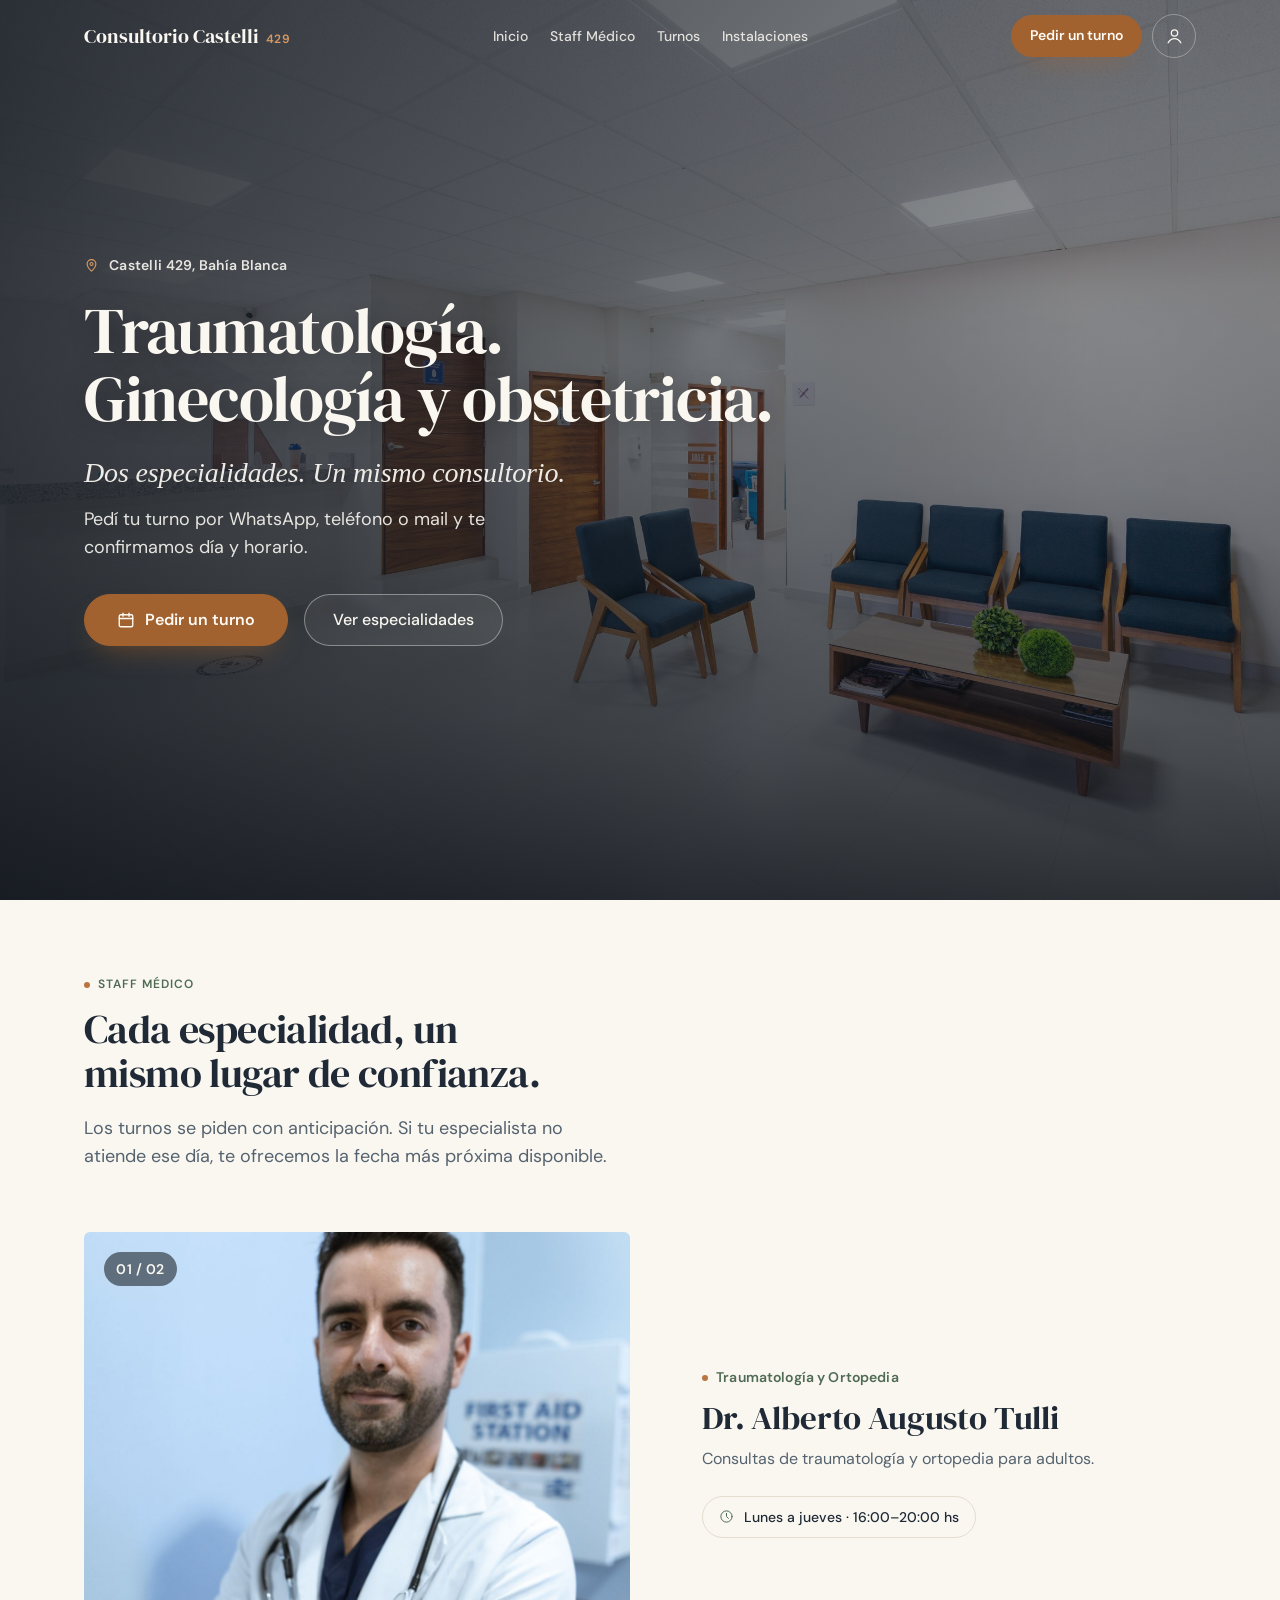
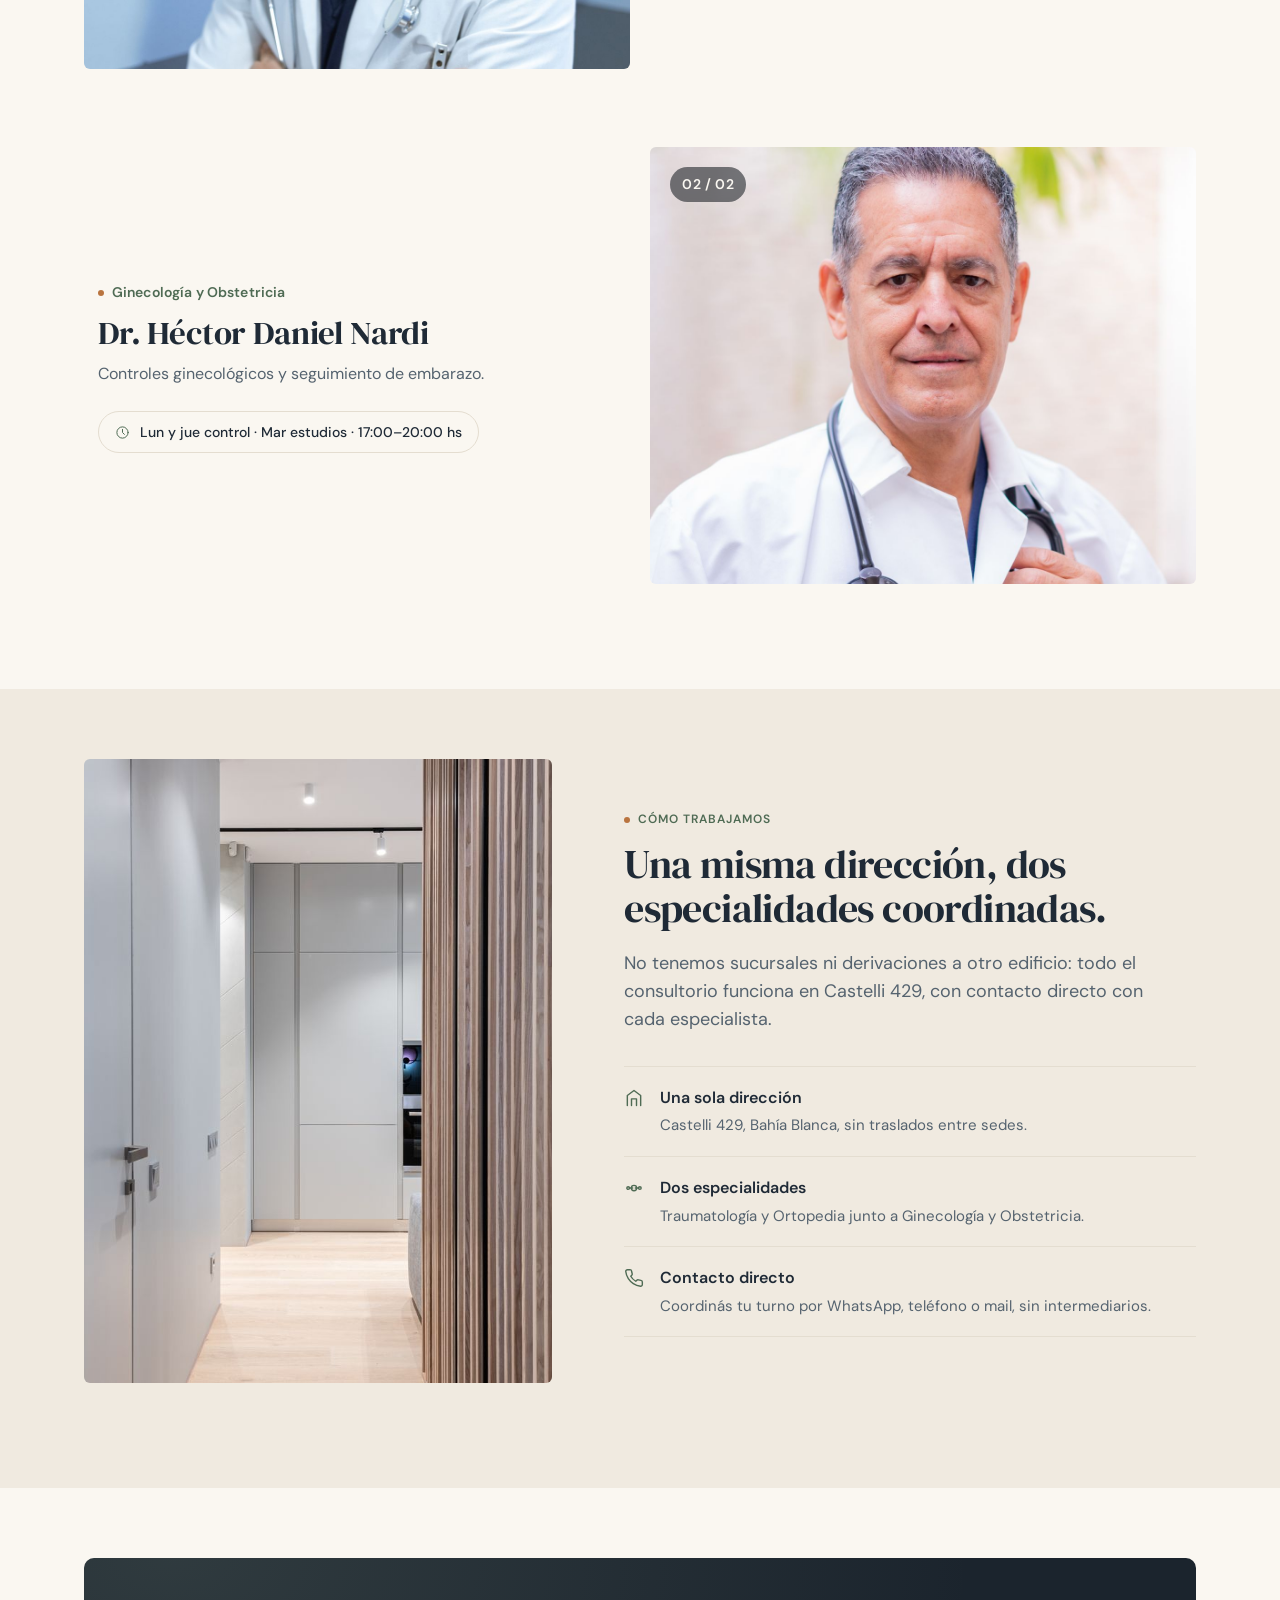
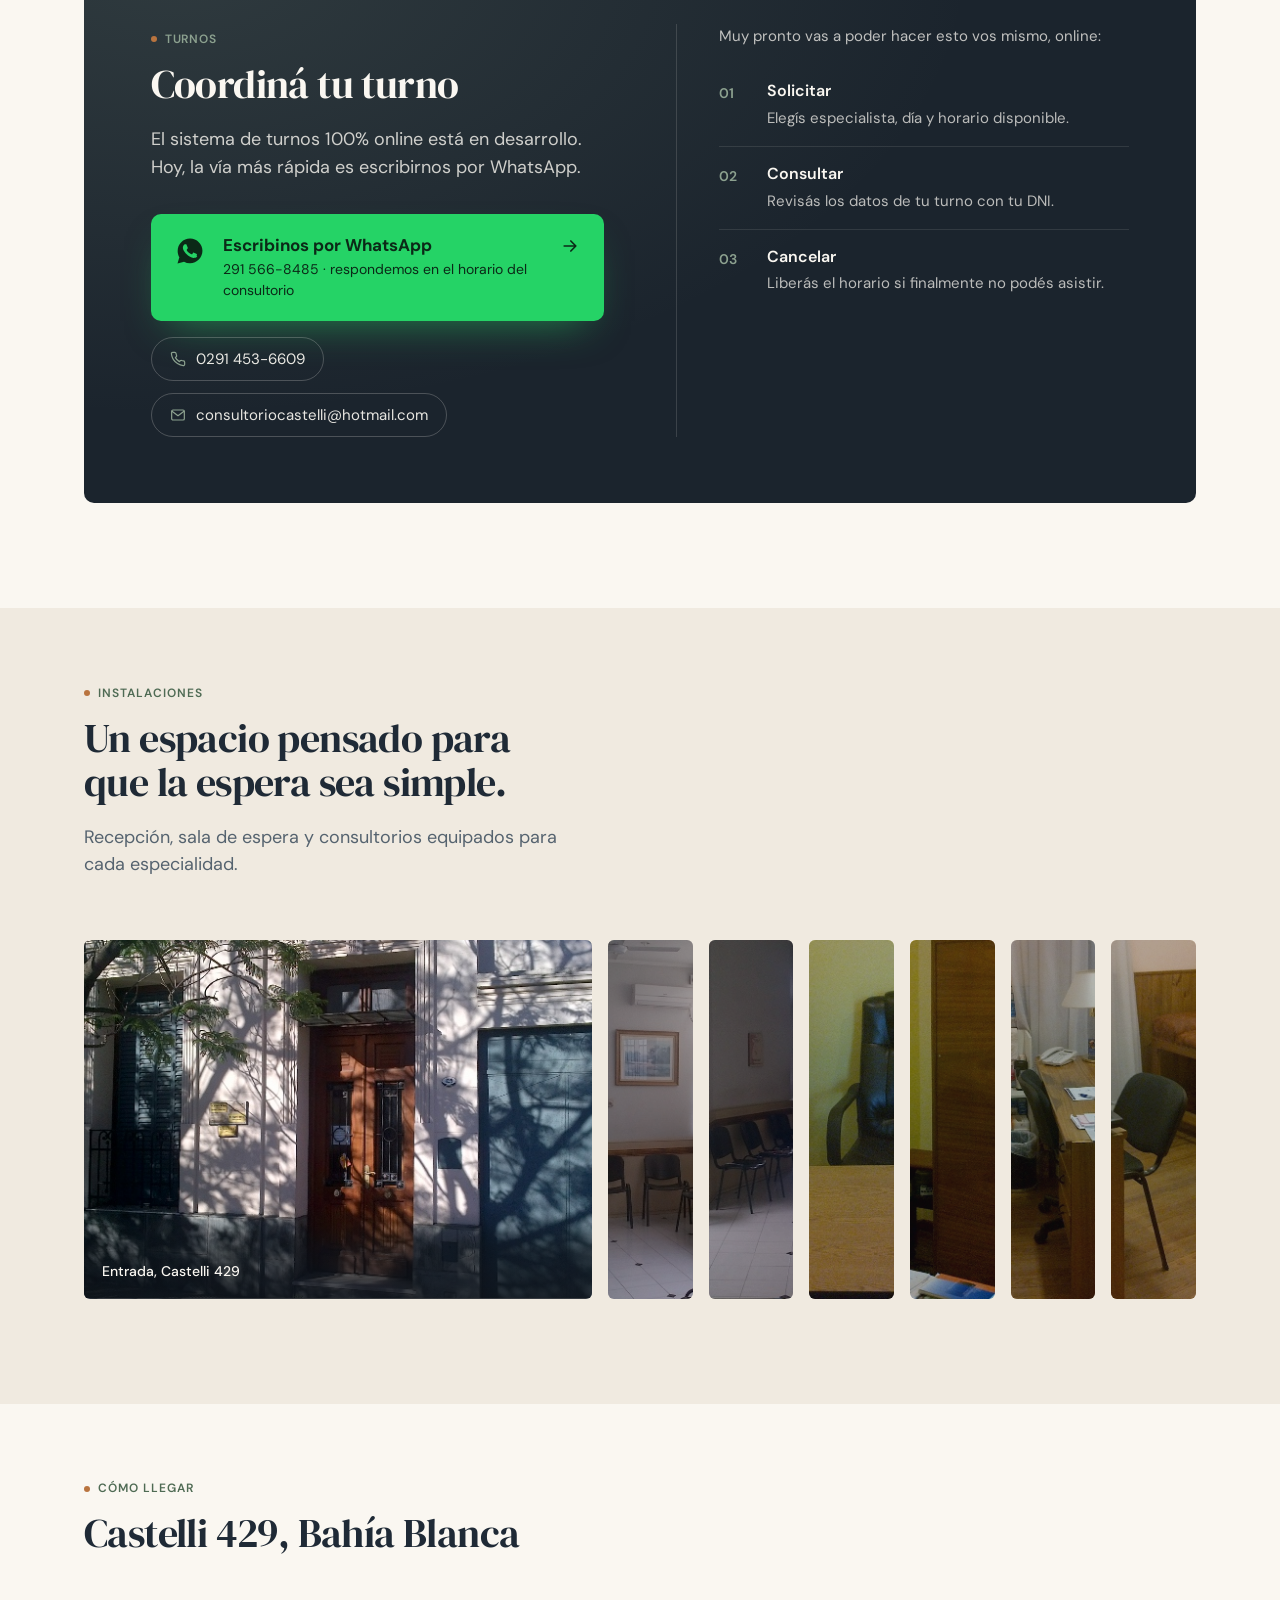
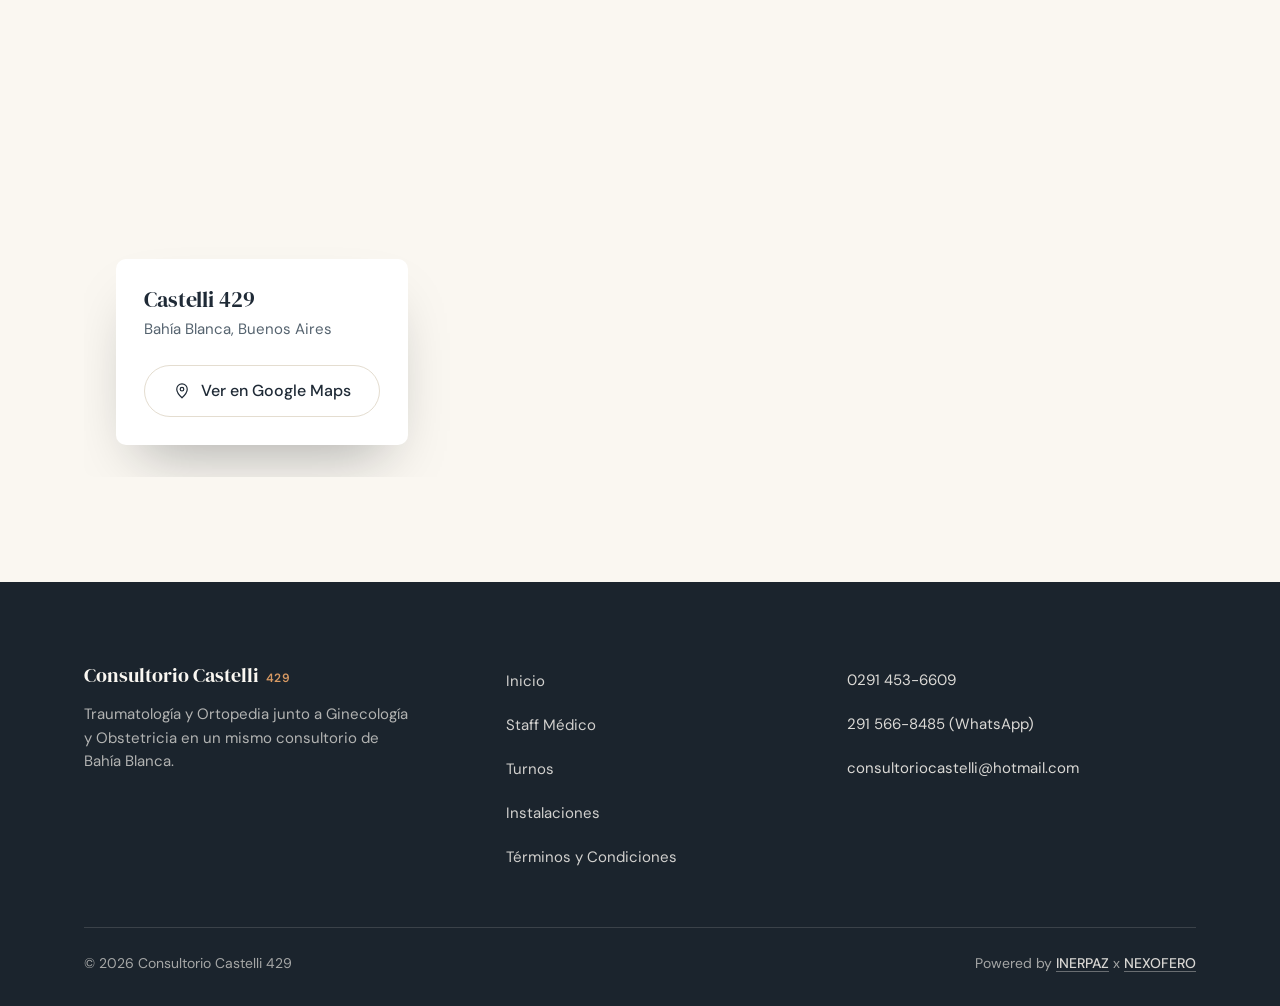
==== commit 11afd0f4: "Add files via upload" ====
--- a/index.html
+++ b/index.html
@@ -3,25 +3,29 @@
 <head>
 <meta charset="UTF-8">
 <meta name="viewport" content="width=device-width, initial-scale=1">
-<title>Consultorio Castelli 429 — Bahía Blanca</title>
+<title>Consultorio Castelli 429 | Bahía Blanca</title>
 <meta name="description" content="Traumatología y Ortopedia junto a Ginecología y Obstetricia en un mismo consultorio de Bahía Blanca. Castelli 429. Turnos por WhatsApp, teléfono o mail.">
 <meta name="theme-color" media="(prefers-color-scheme: light)" content="#FAF7F1">
 <meta name="theme-color" media="(prefers-color-scheme: dark)" content="#141B22">
 
 <meta property="og:type" content="business.business">
 <meta property="og:site_name" content="Consultorio Castelli 429">
-<meta property="og:title" content="Consultorio Castelli 429 — Bahía Blanca">
+<meta property="og:title" content="Consultorio Castelli 429 | Bahía Blanca">
 <meta property="og:description" content="Traumatología y Ortopedia junto a Ginecología y Obstetricia en un mismo consultorio de Bahía Blanca. Castelli 429.">
 <meta property="og:url" content="https://www.turnosbbcastelli.com.ar/">
 <meta property="og:locale" content="es_AR">
 <meta name="twitter:card" content="summary">
-<meta name="twitter:title" content="Consultorio Castelli 429 — Bahía Blanca">
+<meta name="twitter:title" content="Consultorio Castelli 429 | Bahía Blanca">
 <meta name="twitter:description" content="Traumatología y Ortopedia junto a Ginecología y Obstetricia en un mismo consultorio de Bahía Blanca.">
+
+<link rel="icon" href="favicon.ico" sizes="16x16 32x32 48x48">
+<link rel="icon" href="favicon.svg" type="image/svg+xml">
+<link rel="apple-touch-icon" href="apple-touch-icon.png">
 
 <link rel="preconnect" href="https://fonts.googleapis.com">
 <link rel="preconnect" href="https://fonts.gstatic.com" crossorigin>
 <link href="https://fonts.googleapis.com/css2?family=DM+Serif+Display:ital@0;1&family=DM+Sans:ital,wght@0,400;0,500;0,600;0,700;1,400&display=swap" rel="stylesheet">
-<link rel="stylesheet" href="styles.css?v=20260921zg">
+<link rel="stylesheet" href="styles.css?v=20260923b">
 
 <script type="application/ld+json">
 {
@@ -51,15 +55,15 @@
     <a class="wordmark" href="#inicio" translate="no">Consultorio Castelli <span>429</span></a>
 
     <nav class="primary-nav" aria-label="Principal">
-      <a href="#inicio">Home</a>
+      <a href="#inicio">Inicio</a>
       <a href="#staff">Staff Médico</a>
-      <a href="#turnos">Turnos Online</a>
+      <a href="#turnos">Turnos</a>
       <a href="#instalaciones">Instalaciones</a>
     </nav>
 
     <div class="header-actions">
       <a class="btn btn-primary header-cta" href="#turnos">Pedir un turno</a>
-      <button class="icon-btn" id="userBtn" aria-haspopup="dialog" aria-controls="userDialog" aria-label="Usuario — portal de pacientes">
+      <button class="icon-btn" id="userBtn" aria-haspopup="dialog" aria-controls="userDialog" aria-label="Portal de pacientes">
         <svg aria-hidden="true" viewBox="0 0 24 24" fill="none" stroke="currentColor" stroke-width="1.6" stroke-linecap="round" stroke-linejoin="round"><path d="M4 20c1.8-3.6 5-5.4 8-5.4s6.2 1.8 8 5.4"/><circle cx="12" cy="7.5" r="4"/></svg>
       </button>
       <button class="icon-btn menu-toggle" id="menuToggle" aria-expanded="false" aria-controls="navDrawer" aria-label="Abrir menú">
@@ -76,9 +80,9 @@
       <svg aria-hidden="true" viewBox="0 0 24 24" fill="none" stroke="currentColor" stroke-width="1.6" stroke-linecap="round"><path d="M6 6l12 12M18 6L6 18"/></svg>
     </button>
   </div>
-  <a href="#inicio">Home</a>
+  <a href="#inicio">Inicio</a>
   <a href="#staff">Staff Médico</a>
-  <a href="#turnos">Turnos Online</a>
+  <a href="#turnos">Turnos</a>
   <a href="#instalaciones">Instalaciones</a>
   <button type="button" class="drawer-link" id="drawerUsuario">Usuario</button>
   <a class="btn btn-primary" href="#turnos">Pedir un turno</a>
@@ -110,10 +114,6 @@
         </a>
       </div>
     </div>
-    <div class="hero-scroll-cue" aria-hidden="true">
-      Descubrí más
-      <svg viewBox="0 0 24 24" fill="none" stroke="currentColor" stroke-width="1.6" stroke-linecap="round" stroke-linejoin="round"><path d="M12 4v16M6 14l6 6 6-6"/></svg>
-    </div>
   </section>
 
   <!-- STAFF / ESPECIALIDADES — editorial alternating panels -->
@@ -173,7 +173,7 @@
         <div class="trust-points">
           <div class="trust-point">
             <svg aria-hidden="true" viewBox="0 0 24 24" fill="none" stroke="currentColor" stroke-width="1.7" stroke-linecap="round" stroke-linejoin="round"><path d="M4 21V9l8-6 8 6v12"/><path d="M9 21v-8h6v8"/></svg>
-            <div><strong>Una sola dirección</strong><span>Castelli&nbsp;429, Bahía Blanca — sin traslados entre sedes.</span></div>
+            <div><strong>Una sola dirección</strong><span>Castelli&nbsp;429, Bahía Blanca, sin traslados entre sedes.</span></div>
           </div>
           <div class="trust-point">
             <svg aria-hidden="true" viewBox="0 0 24 24" fill="none" stroke="currentColor" stroke-width="1.7" stroke-linecap="round" stroke-linejoin="round"><circle cx="12" cy="12" r="3.2"/><circle cx="5" cy="12" r="1.6"/><circle cx="19" cy="12" r="1.6"/><path d="M6.4 12h4M13.6 12h4"/></svg>
@@ -312,9 +312,9 @@
         <p>Traumatología y Ortopedia junto a Ginecología y Obstetricia en un mismo consultorio de Bahía Blanca.</p>
       </div>
       <nav class="footer-links" aria-label="Footer">
-        <a href="#inicio">Home</a>
+        <a href="#inicio">Inicio</a>
         <a href="#staff">Staff Médico</a>
-        <a href="#turnos">Turnos Online</a>
+        <a href="#turnos">Turnos</a>
         <a href="#instalaciones">Instalaciones</a>
         <a href="terminos.html">Términos y Condiciones</a>
       </nav>
@@ -325,7 +325,8 @@
       </div>
     </div>
     <div class="footer-bottom">
-      <span>© 2026 Consultorio Castelli&nbsp;429 · Castelli&nbsp;429, Bahía Blanca</span>
+      <span>© 2026 Consultorio Castelli&nbsp;429</span>
+      <span class="footer-credit"><span lang="en">Powered by</span> <a href="https://inerpaz.com.ar" target="_blank" rel="noopener" translate="no">INERPAZ</a> x <a href="https://nexofero.com.ar" target="_blank" rel="noopener" translate="no">NEXOFERO</a></span>
     </div>
   </div>
 </footer>
@@ -352,11 +353,13 @@
   </figure>
 </div>
 
+<aside aria-label="Contacto rápido por WhatsApp">
 <a class="fab-whatsapp" id="fabWhatsapp" href="https://wa.me/542915668485?text=Hola%2C%20quisiera%20pedir%20un%20turno" target="_blank" rel="noopener" aria-label="Escribir por WhatsApp">
   <span class="fab-tooltip" aria-hidden="true">Escribinos por WhatsApp</span>
   <svg aria-hidden="true" viewBox="0 0 24 24" fill="currentColor"><path d="M12.04 2C6.58 2 2.13 6.45 2.13 11.91c0 1.85.5 3.58 1.36 5.07L2 22l5.2-1.46a9.9 9.9 0 0 0 4.84 1.24h.01c5.46 0 9.91-4.45 9.91-9.91C21.96 6.45 17.5 2 12.04 2Zm5.77 14.1c-.24.68-1.4 1.3-1.94 1.38-.5.08-1.12.11-1.8-.11-.42-.13-.96-.32-1.65-.62-2.9-1.25-4.79-4.16-4.94-4.35-.14-.2-1.18-1.57-1.18-3 0-1.42.75-2.12 1.02-2.4.27-.28.58-.35.78-.35.2 0 .39 0 .56.01.18.01.42-.07.66.5.24.58.82 2 .89 2.15.07.14.11.31.02.5-.09.19-.14.31-.28.47-.14.16-.29.36-.42.48-.14.13-.28.28-.12.55.16.28.71 1.17 1.53 1.9 1.05.94 1.94 1.23 2.21 1.37.28.14.44.12.6-.07.16-.2.68-.8.86-1.07.18-.28.36-.23.6-.14.24.09 1.53.72 1.79.85.26.13.44.2.5.31.06.12.06.66-.18 1.34Z"/></svg>
 </a>
-
-<script src="script.js?v=20260921zg"></script>
+</aside>
+
+<script src="script.js?v=20260923b"></script>
 </body>
 </html>
--- a/styles.css
+++ b/styles.css
@@ -13,10 +13,8 @@
   --ink-faint: #5F6B76;          /* was #8B96A0 (2.5:1) — now ≥4.5:1 on both papers */
   --sage: #8CA18F;
   --sage-deep: #4F6B54;
-  --sage-tint: #E8EDE7;
   --accent: #B9743F;
   --accent-deep: #955C2F;
-  --accent-ink: #FFFBF6;
   --border: #E4DDD0;
   --ring: #1F2A36;
 
@@ -25,8 +23,6 @@
   --cta-hover: #8A5429;
   --cta-ink: #FFFBF6;
 
-  --overlay-scrim: rgba(15,20,26,0.55);
-
   /* fixed dark panel — footer, turnos CTA, mobile drawer: stays dark in both themes */
   --panel-dark: #1B242D;
   --ring-on-dark: #FAF7F1;
@@ -35,17 +31,15 @@
   --font-body: 'DM Sans', 'Segoe UI', system-ui, -apple-system, sans-serif;
 
   /* --- type scale ------------------------------------------------------
-     Display serif:  H1 36→64 · H2 30→48 · H2-compact 28→40 · H3 24→34 · H3-sm 22
-     Sans:           lede 17→19 (hero 18→21) · body-lg 17 · body 16 · body-sm 15
-                     meta 14 · label 12 (eyebrows only)
+     Display serif:  hero H1 36→64 · every section H2 (and the terms page H1) 28→40 · H3 24→34 · H3-sm 22
+     Sans:           lede 17→18 (same in the hero and in every section) · body-lg 17 (summaries, WhatsApp button)
+                     body 16 (paragraphs, doctor descriptions) · body-sm 15 · meta 14 · label 12 (eyebrows only)
   ---------------------------------------------------------------------- */
   --fs-display: clamp(2.25rem, 1.5rem + 3.4vw, 4rem);
-  --fs-h2: clamp(1.875rem, 1.3rem + 1.9vw, 2.75rem);
-  --fs-h2-compact: clamp(1.75rem, 1.35rem + 1.5vw, 2.5rem);
+  --fs-h2: clamp(1.75rem, 1.35rem + 1.5vw, 2.5rem);   /* the one size for every section heading */
   --fs-h3: clamp(1.5rem, 1.2rem + 1.1vw, 2.125rem);
   --fs-h3-sm: 1.375rem;
-  --fs-lede-hero: clamp(1.0625rem, 0.98rem + 0.35vw, 1.25rem);
-  --fs-lede: clamp(1.0625rem, 1rem + 0.25vw, 1.1875rem);
+  --fs-lede: clamp(1.0625rem, 1.02rem + 0.15vw, 1.125rem);
   --fs-body-lg: 1.0625rem;
   --fs-base: 1rem;
   --fs-body-sm: 0.9375rem;
@@ -73,12 +67,11 @@
   --radius-sm: 6px;    /* photography */
   --radius-md: 10px;   /* containers, cards, dialogs */
   --ease-out: cubic-bezier(0.23, 1, 0.32, 1);
-  --ease-in-out: cubic-bezier(0.77, 0, 0.175, 1);
   --ease-spring: cubic-bezier(0.34, 1.4, 0.64, 1);
 }
 
 @media (prefers-color-scheme: dark){
-  :root:not([data-theme="light"]){
+  :root{
     color-scheme: dark;
     --paper: #141B22;
     --paper-deep: #0E1319;
@@ -88,38 +81,14 @@
     --ink-faint: #8593A0;
     --sage: #9FB6A0;
     --sage-deep: #B7CBB9;
-    --sage-tint: #202B24;
     --accent: #D99A63;
     --accent-deep: #E8B384;
-    --accent-ink: #211405;
     --border: #2B3540;
     --ring: #D99A63;
     --cta: #D99A63;
     --cta-hover: #E8B384;
     --cta-ink: #211405;
-    --overlay-scrim: rgba(6,9,13,0.62);
   }
-}
-:root[data-theme="dark"]{
-  color-scheme: dark;
-  --paper: #141B22;
-  --paper-deep: #0E1319;
-  --surface: #1B242D;
-  --ink: #EDE7DC;
-  --ink-soft: #AEB8C0;
-  --ink-faint: #8593A0;
-  --sage: #9FB6A0;
-  --sage-deep: #B7CBB9;
-  --sage-tint: #202B24;
-  --accent: #D99A63;
-  --accent-deep: #E8B384;
-  --accent-ink: #211405;
-  --border: #2B3540;
-  --ring: #D99A63;
-  --cta: #D99A63;
-  --cta-hover: #E8B384;
-  --cta-ink: #211405;
-  --overlay-scrim: rgba(6,9,13,0.62);
 }
 
 /* ==========================================================================
@@ -154,10 +123,6 @@
 /* the default ring is ink — invisible over the hero photo and the dark panels */
 .site-header:not(.is-scrolled), .hero, .turnos, footer, .nav-drawer, .lightbox{ --ring: var(--ring-on-dark); }
 
-.visually-hidden{
-  position: absolute; width: 1px; height: 1px; margin: -1px; padding: 0;
-  overflow: hidden; clip: rect(0,0,0,0); white-space: nowrap; border: 0;
-}
 .container{
   max-width: var(--container);
   margin-inline: auto;
@@ -219,7 +184,7 @@
 
 .display-xl{ font-size: var(--fs-display); line-height: 1.06; letter-spacing: -0.02em; }
 .display-l{ font-size: var(--fs-h2); line-height: 1.1; letter-spacing: -0.015em; }
-.display-m{ font-size: var(--fs-h2-compact); line-height: 1.12; letter-spacing: -0.01em; }
+.display-m{ font-size: var(--fs-h2); line-height: 1.1; letter-spacing: -0.015em; }
 
 .lede{
   font-size: var(--fs-lede);
@@ -523,7 +488,7 @@
   text-shadow: 0 2px 24px rgba(0,0,0,0.25);
 }
 .hero .lede{
-  font-size: var(--fs-lede-hero);
+  font-size: var(--fs-lede);
   color: rgba(250,247,241,0.9);
   max-width: 40ch;
   margin-bottom: var(--space-4);
@@ -566,7 +531,7 @@
   }
   .hero-sub{ font-size: 1.375rem; line-height: 1.25; margin-bottom: 1.25rem; }
   .hero .lede{
-    font-size: 1rem;
+    font-size: var(--fs-lede);
     line-height: 1.55;
     color: rgba(250,247,241,0.88);
     max-width: 32ch;
@@ -590,26 +555,8 @@
 
 }
 
-.hero-scroll-cue{
-  position: absolute;
-  left: 50%; bottom: 24px;
-  transform: translateX(-50%);
-  z-index: 1;
-  display: flex; flex-direction: column; align-items: center; gap: 6px;
-  color: rgba(250,247,241,0.72);
-  font-family: var(--font-body);
-  font-weight: 500;
-  font-size: var(--fs-label);
-  letter-spacing: 0.06em;
-}
-.hero-scroll-cue svg{ width: 16px; height: 16px; animation: scrollCue 1.8s ease-in-out infinite; }
-@keyframes scrollCue{
-  0%, 100%{ transform: translateY(0); opacity: 0.6; }
-  50%{ transform: translateY(6px); opacity: 1; }
-}
 @media (prefers-reduced-motion: reduce){
   html{ scroll-behavior: auto; }
-  .hero-scroll-cue svg{ animation: none; }
 }
 
 /* hero load sequence */
@@ -634,7 +581,6 @@
 @media (min-width: 861px) and (max-height: 720px){
   .hero h1{ font-size: clamp(2.25rem, 1.5rem + 2.4vw, 3.5rem); }
   .hero-content{ padding-block: var(--space-4) var(--space-5); }
-  .hero-scroll-cue{ display: none; }
 }
 
 /* ==========================================================================
@@ -698,7 +644,7 @@
 }
 .staff-text h3{ font-size: var(--fs-h3); margin-bottom: 0.625rem; }
 .staff-doctor{
-  font-size: var(--fs-body-lg);
+  font-size: var(--fs-base);
   line-height: 1.55;
   color: var(--ink-soft);
   margin-bottom: var(--space-3);
@@ -832,13 +778,6 @@
 /* ==========================================================================
    9. GALLERY — asymmetric masonry + lightbox
    ========================================================================== */
-.gallery-note{
-  display: flex; align-items: center; gap: 8px;
-  font-family: var(--font-body); font-size: var(--fs-meta);
-  color: var(--ink-faint);
-  margin-top: var(--space-3);
-}
-.gallery-note svg{ flex-shrink: 0; }
 .gallery-grid{
   display: grid;
   grid-template-columns: repeat(4, 1fr);
@@ -868,8 +807,9 @@
 }
 .gallery-caption{
   position: absolute; left: 0; right: 0; bottom: 0;
-  padding: 18px;
-  background: linear-gradient(0deg, rgba(15,20,26,0.72), transparent);
+  padding: 52px 18px 18px;
+  /* dense right behind the words, fading up into the photo: keeps ≥4.5:1 even over the brightest photos */
+  background: linear-gradient(0deg, rgba(15,20,26,0.8) 0%, rgba(15,20,26,0.6) 55%, transparent 100%);
   color: #FAF7F1;
   font-size: var(--fs-meta);
   font-weight: 500;
@@ -1005,6 +945,7 @@
 .legal-page{ padding-top: calc(var(--section-y) + 4.5rem); }
 .back-link{
   display: flex; width: fit-content; align-items: center; gap: 8px;
+  min-height: 44px;
   margin-bottom: var(--space-4);
   font-size: var(--fs-meta); font-weight: 500;
   color: var(--ink-soft); text-decoration: none;
@@ -1053,25 +994,39 @@
 .footer-top > *{ min-width: 0; }
 .footer-brand .wordmark{ color: #FAF7F1; }
 .footer-brand p{ color: rgba(250,247,241,0.68); margin-top: 0.75rem; max-width: 34ch; font-size: var(--fs-body-sm); line-height: 1.55; }
-.footer-links{ display: flex; flex-direction: column; gap: 0.25rem; align-items: flex-start; }
+.footer-links{ display: flex; flex-direction: column; align-items: flex-start; }
 .footer-links a{
   color: rgba(250,247,241,0.82);
   text-decoration: none;
   font-size: var(--fs-body-sm);
-  padding-block: 0.3rem;
+  display: inline-flex; align-items: center;
+  min-height: 44px;
   transition: color 150ms ease;
 }
 @media (hover: hover) and (pointer: fine){
   .footer-links a:hover{ color: #FAF7F1; }
 }
-.footer-contact{ display: flex; flex-direction: column; gap: 0.25rem; align-items: flex-start; font-size: var(--fs-body-sm); }
-.footer-contact a{ padding-block: 0.3rem; overflow-wrap: anywhere; }
+.footer-contact{ display: flex; flex-direction: column; align-items: flex-start; font-size: var(--fs-body-sm); }
+.footer-contact a{ display: inline-flex; align-items: center; min-height: 44px; overflow-wrap: anywhere; }
+/* 44px tap box: keep the hover underline under the text, not at the bottom of the box */
+.footer-contact .link-underline::after{ bottom: calc((44px - 1.6em) / 2 - 1px); }
 .footer-bottom{
   display: flex; justify-content: space-between; flex-wrap: wrap; gap: 10px;
   padding-top: var(--space-3);
   font-size: var(--fs-meta);
   color: rgba(250,247,241,0.62);
   font-family: var(--font-body);
+}
+/* credit line: quieter than the rest of the footer, the two names are links (underlined so they don't rely on colour alone) */
+.footer-credit a{
+  color: rgba(250,247,241,0.85);
+  font-weight: 500;
+  text-decoration: underline;
+  text-decoration-color: rgba(250,247,241,0.35);
+  text-underline-offset: 3px;
+}
+@media (hover: hover) and (pointer: fine){
+  .footer-credit a:hover{ color: #FAF7F1; text-decoration-color: currentColor; }
 }
 
 /* ==========================================================================
@@ -1192,7 +1147,6 @@
   .footer-top{ grid-template-columns: 1fr; gap: var(--space-4); }
 }
 @media (max-width: 640px){
-  .hero-scroll-cue{ display: none; }
   /* Gallery = swipeable carousel: one photo at a time with the next one peeking in, native scroll-snap, dots underneath.
      Full-bleed track (cancels the container gutter and gives it back as padding, so the photos start on the text column).
      The 6px of block padding is room for the focus ring, which an overflow container would otherwise clip. */
@@ -1211,13 +1165,13 @@
   .gallery-item:nth-child(n){ flex: 0 0 calc(100% - 1.5rem); aspect-ratio: 4 / 3; scroll-snap-align: start; }
   /* no scroll-reveal on these: the photos sit off-screen sideways and would arrive faded out mid-swipe */
   .gallery-grid .gallery-item[data-reveal]{ opacity: 1; transform: none; transition: none; }
-  .gallery-caption{ opacity: 1; transform: none; padding: 12px; background: linear-gradient(0deg, rgba(15,20,26,0.78), transparent 75%); }
+  .gallery-caption{ opacity: 1; transform: none; padding: 44px 12px 12px; background: linear-gradient(0deg, rgba(15,20,26,0.8) 0%, rgba(15,20,26,0.6) 55%, transparent 100%); }
   .gallery-zoom{ display: none; }
   .gallery-dots{ display: flex; justify-content: center; margin-top: var(--space-1); }
-  /* 28x44px hit area around an 8px dot */
+  /* 40x44px hit area around an 8px dot (7 dots still fit a 320px screen) */
   .gallery-dot{
     display: flex; align-items: center; justify-content: center;
-    width: 28px; height: 44px;
+    width: 40px; height: 44px;
     margin: 0; padding: 0; border: 0;
     background: none;
     cursor: pointer;
@@ -1241,6 +1195,18 @@
 @media (max-width: 640px) and (prefers-reduced-motion: reduce){
   .gallery-dot::before{ transition: none; }
 }
+/* Reduced motion: the floating button, the menu panel, the enlarged photo and the portal dialog just fade in and out
+   (no sliding, scaling or spring). Small hover / press effects are left as they are. */
+@media (prefers-reduced-motion: reduce){
+  .fab-whatsapp, .fab-whatsapp.is-visible, .fab-whatsapp:hover, .fab-whatsapp:active{ transform: none; }
+  .fab-whatsapp{ transition: opacity 200ms ease, visibility 0s linear 200ms; }
+  .fab-whatsapp.is-visible{ transition-delay: 0s; }
+  .nav-drawer{ transform: none; opacity: 0; transition: opacity 150ms ease, visibility 0s linear 150ms; }
+  .nav-drawer.is-open{ opacity: 1; }
+  .lightbox-figure, .lightbox.is-open .lightbox-figure{ transform: none; transition: none; }
+  dialog#userDialog, dialog#userDialog[open]{ transform: none; }
+  dialog#userDialog{ transition: opacity 150ms ease, overlay 150ms allow-discrete, display 150ms allow-discrete; }
+}
 /* very narrow phones (320px): wordmark + user + menu buttons (44px targets kept) didn't fit and the menu button was cut off */
 @media (max-width: 350px){
   .header-inner{ gap: 8px; }
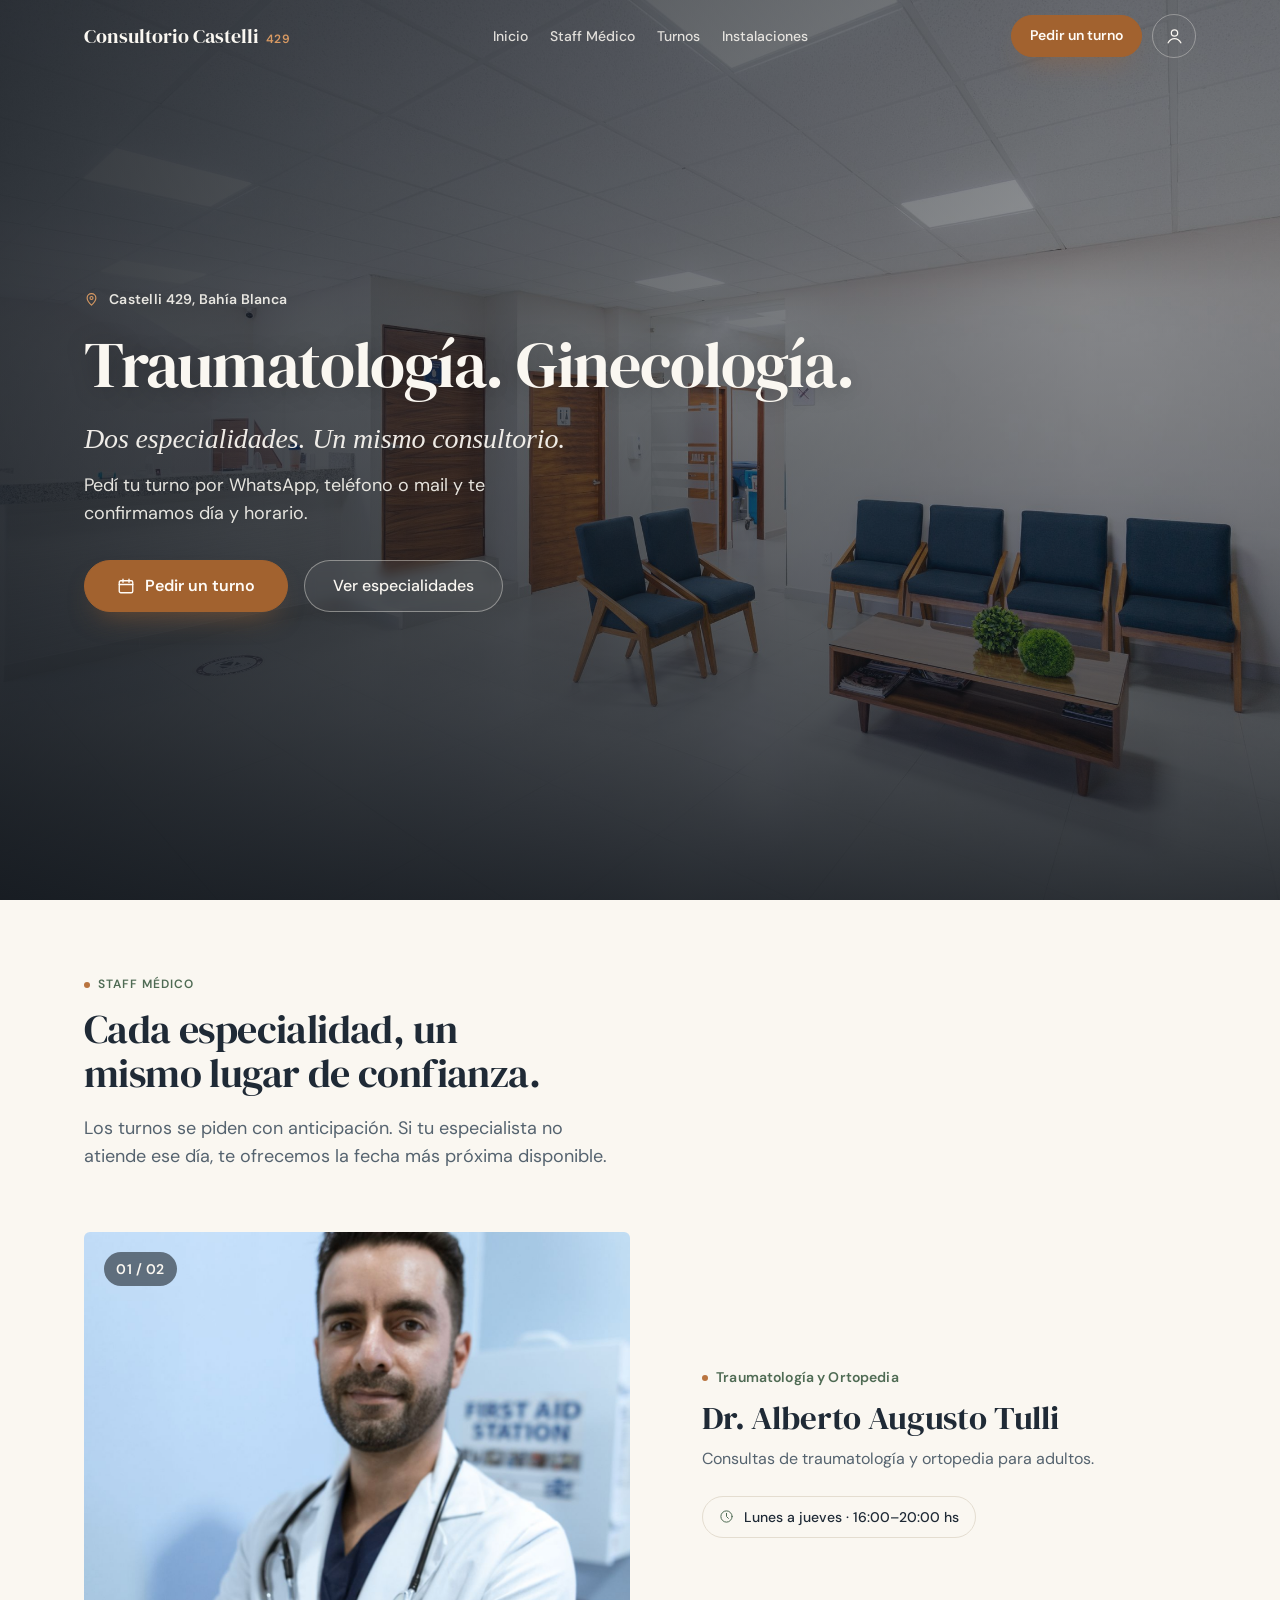
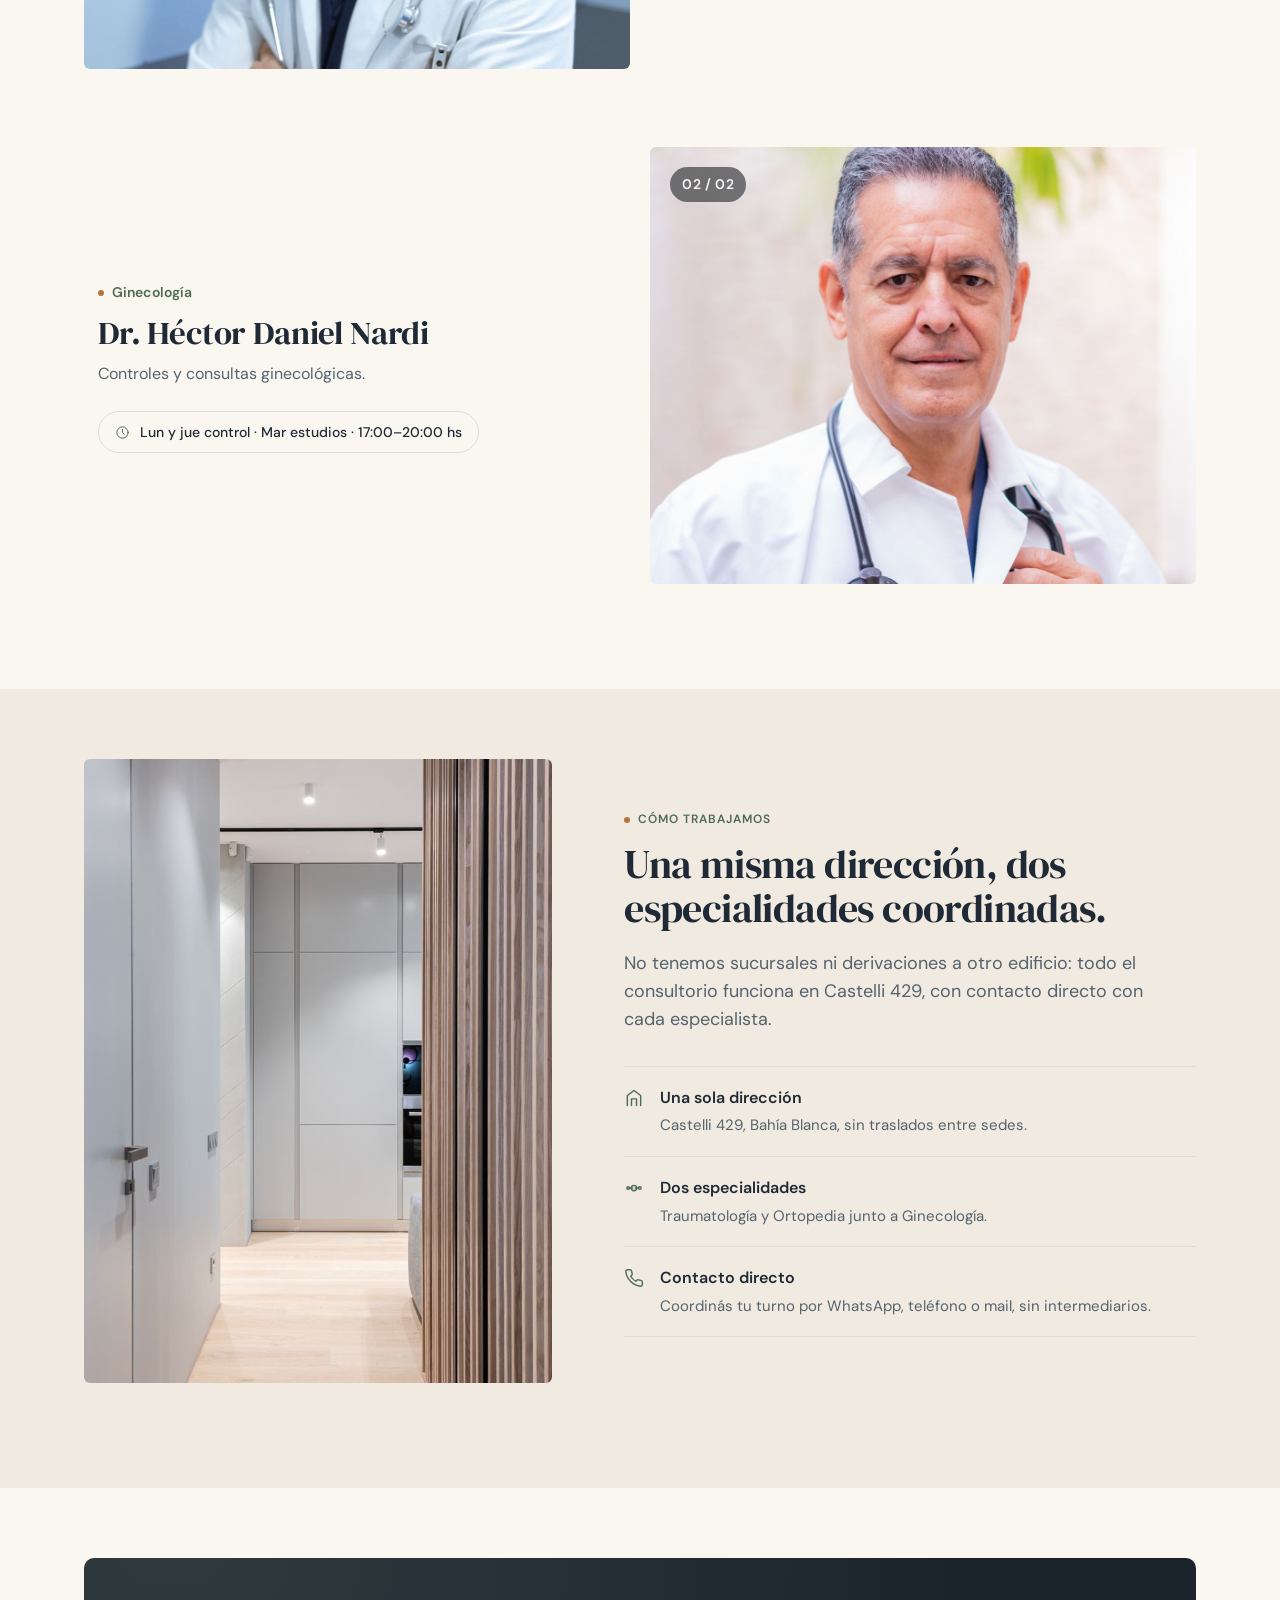
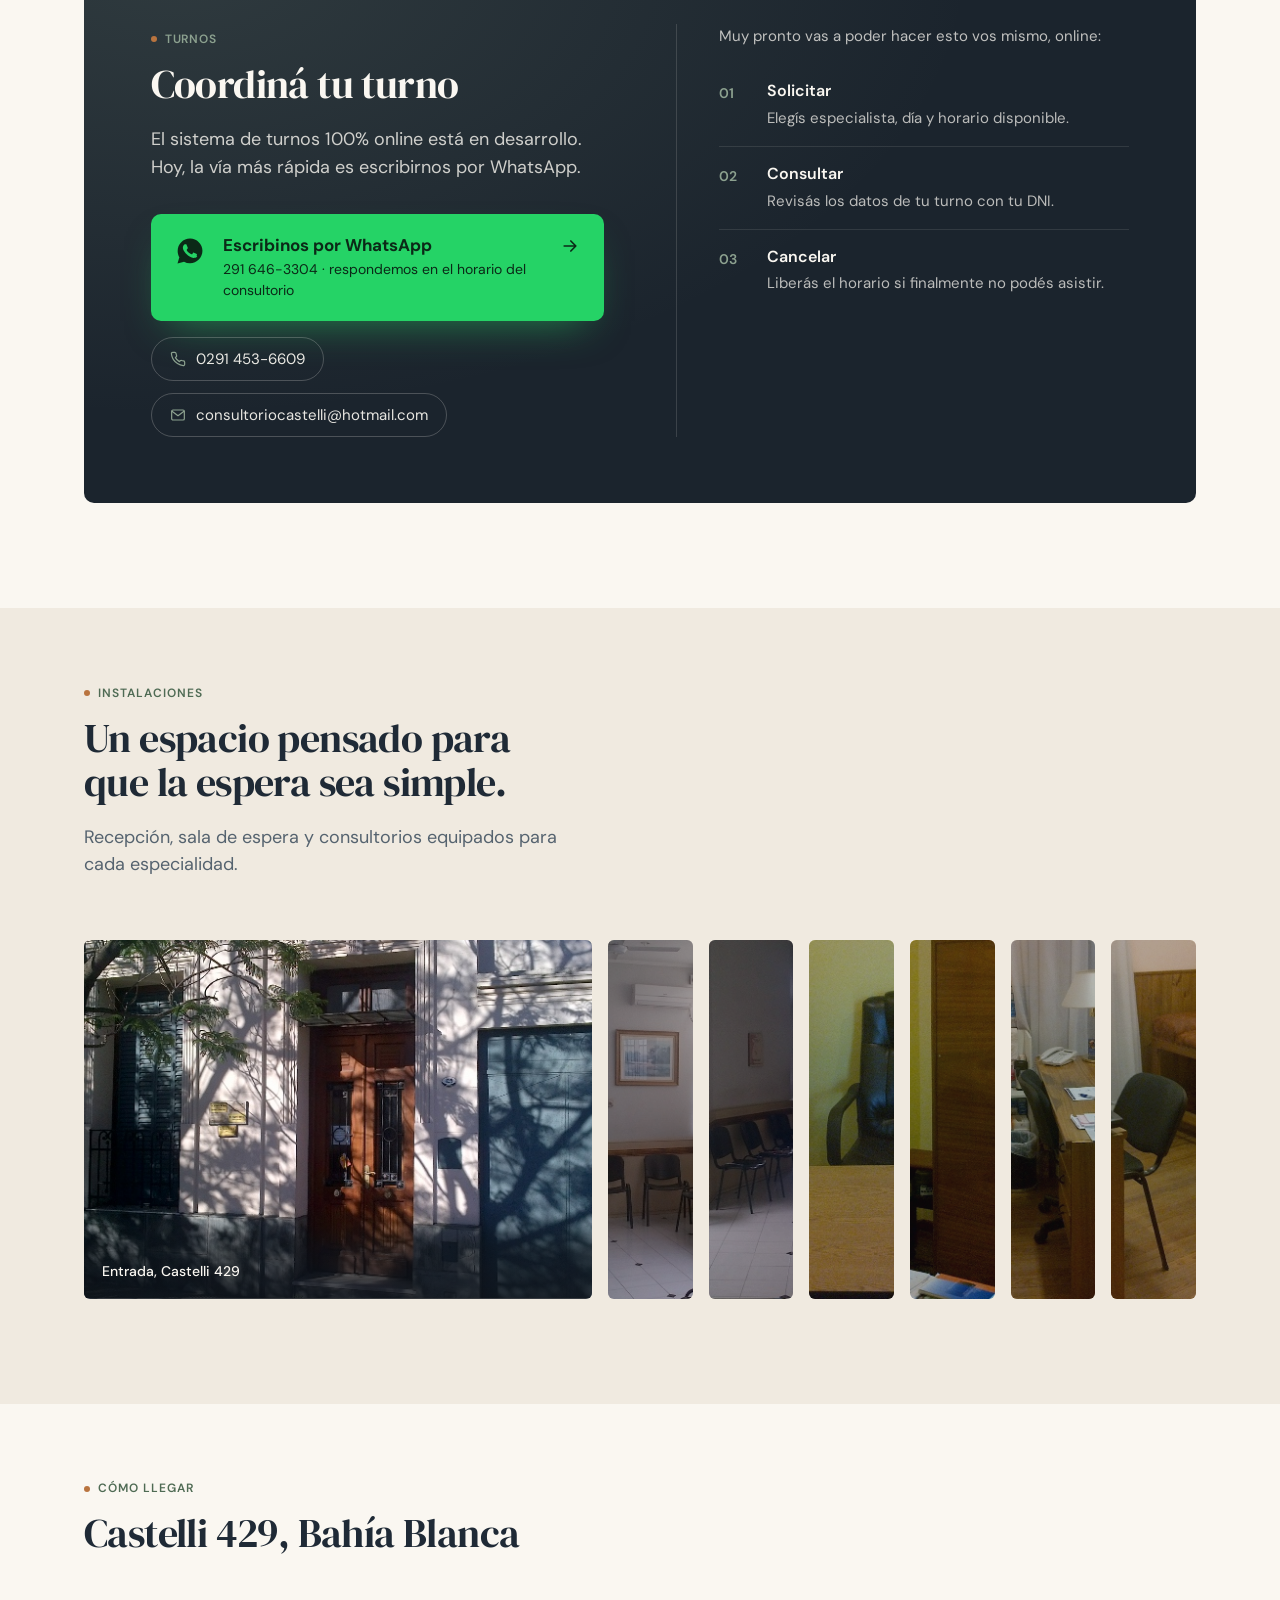
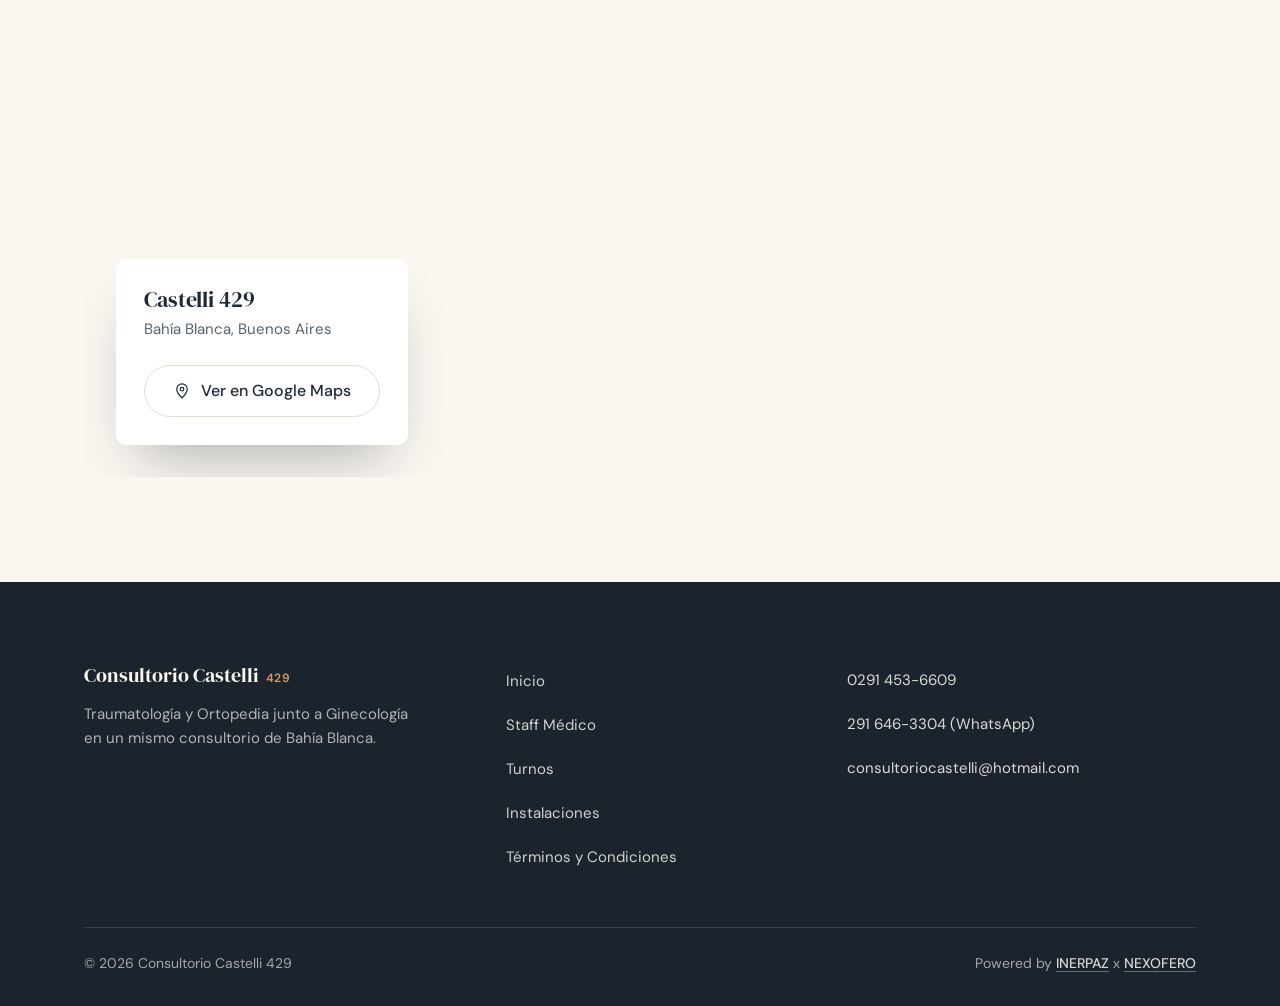
==== commit 55d3e69e: "Add files via upload" ====
--- a/index.html
+++ b/index.html
@@ -4,19 +4,19 @@
 <meta charset="UTF-8">
 <meta name="viewport" content="width=device-width, initial-scale=1">
 <title>Consultorio Castelli 429 | Bahía Blanca</title>
-<meta name="description" content="Traumatología y Ortopedia junto a Ginecología y Obstetricia en un mismo consultorio de Bahía Blanca. Castelli 429. Turnos por WhatsApp, teléfono o mail.">
+<meta name="description" content="Traumatología y Ortopedia junto a Ginecología en un mismo consultorio de Bahía Blanca. Castelli 429. Turnos por WhatsApp, teléfono o mail.">
 <meta name="theme-color" media="(prefers-color-scheme: light)" content="#FAF7F1">
 <meta name="theme-color" media="(prefers-color-scheme: dark)" content="#141B22">
 
 <meta property="og:type" content="business.business">
 <meta property="og:site_name" content="Consultorio Castelli 429">
 <meta property="og:title" content="Consultorio Castelli 429 | Bahía Blanca">
-<meta property="og:description" content="Traumatología y Ortopedia junto a Ginecología y Obstetricia en un mismo consultorio de Bahía Blanca. Castelli 429.">
+<meta property="og:description" content="Traumatología y Ortopedia junto a Ginecología en un mismo consultorio de Bahía Blanca. Castelli 429.">
 <meta property="og:url" content="https://www.turnosbbcastelli.com.ar/">
 <meta property="og:locale" content="es_AR">
 <meta name="twitter:card" content="summary">
 <meta name="twitter:title" content="Consultorio Castelli 429 | Bahía Blanca">
-<meta name="twitter:description" content="Traumatología y Ortopedia junto a Ginecología y Obstetricia en un mismo consultorio de Bahía Blanca.">
+<meta name="twitter:description" content="Traumatología y Ortopedia junto a Ginecología en un mismo consultorio de Bahía Blanca.">
 
 <link rel="icon" href="favicon.ico" sizes="16x16 32x32 48x48">
 <link rel="icon" href="favicon.svg" type="image/svg+xml">
@@ -42,7 +42,7 @@
     "addressRegion": "Buenos Aires",
     "addressCountry": "AR"
   },
-  "medicalSpecialty": ["Traumatología y Ortopedia", "Ginecología y Obstetricia"]
+  "medicalSpecialty": ["Traumatología y Ortopedia", "Ginecología"]
 }
 </script>
 </head>
@@ -100,7 +100,7 @@
         <svg aria-hidden="true" viewBox="0 0 24 24" fill="none" stroke="currentColor" stroke-width="1.8" stroke-linecap="round" stroke-linejoin="round"><path d="M12 21s7-6.5 7-11.5A7 7 0 0 0 5 9.5C5 14.5 12 21 12 21Z"/><circle cx="12" cy="9.5" r="2.4"/></svg>
         Castelli&nbsp;429, Bahía Blanca
       </p>
-      <h1 id="hero-heading" class="display-xl hero-anim" data-d="2">Traumatología. Ginecología y obstetricia.</h1>
+      <h1 id="hero-heading" class="display-xl hero-anim" data-d="2">Traumatología. Ginecología.</h1>
       <p class="hero-sub hero-anim" data-d="3">Dos especialidades. Un mismo consultorio.</p>
       <p class="lede hero-anim" data-d="3">Pedí tu turno por WhatsApp, teléfono o mail y te confirmamos día y horario.</p>
       <div class="hero-ctas hero-anim" data-d="4">
@@ -147,9 +147,9 @@
           <img src="assets/img/doctors/doctor-8460090.jpg" alt="" loading="lazy" width="1200" height="1800" style="object-position: center 26%">
         </div>
         <div class="staff-text" data-reveal="fade-right">
-          <p class="tag">Ginecología y Obstetricia</p>
+          <p class="tag">Ginecología</p>
           <h3>Dr. Héctor Daniel Nardi</h3>
-          <p class="staff-doctor">Controles ginecológicos y seguimiento de embarazo.</p>
+          <p class="staff-doctor">Controles y consultas ginecológicas.</p>
           <span class="staff-schedule">
             <svg aria-hidden="true" viewBox="0 0 24 24" fill="none" stroke="currentColor" stroke-width="1.6" stroke-linecap="round" stroke-linejoin="round"><circle cx="12" cy="12" r="9"/><path d="M12 7v5l3 3"/></svg>
             Lun y jue control · Mar estudios · 17:00–20:00&nbsp;hs
@@ -177,7 +177,7 @@
           </div>
           <div class="trust-point">
             <svg aria-hidden="true" viewBox="0 0 24 24" fill="none" stroke="currentColor" stroke-width="1.7" stroke-linecap="round" stroke-linejoin="round"><circle cx="12" cy="12" r="3.2"/><circle cx="5" cy="12" r="1.6"/><circle cx="19" cy="12" r="1.6"/><path d="M6.4 12h4M13.6 12h4"/></svg>
-            <div><strong>Dos especialidades</strong><span>Traumatología y Ortopedia junto a Ginecología y Obstetricia.</span></div>
+            <div><strong>Dos especialidades</strong><span>Traumatología y Ortopedia junto a Ginecología.</span></div>
           </div>
           <div class="trust-point">
             <svg aria-hidden="true" viewBox="0 0 24 24" fill="none" stroke="currentColor" stroke-width="1.7" stroke-linecap="round" stroke-linejoin="round"><path d="M22 16.92v3a2 2 0 0 1-2.18 2 19.79 19.79 0 0 1-8.63-3.07 19.5 19.5 0 0 1-6-6 19.79 19.79 0 0 1-3.07-8.67A2 2 0 0 1 4.11 2h3a2 2 0 0 1 2 1.72c.13.96.36 1.9.68 2.81a2 2 0 0 1-.45 2.11L8.09 9.91a16 16 0 0 0 6 6l1.27-1.27a2 2 0 0 1 2.11-.45c.91.32 1.85.55 2.81.68A2 2 0 0 1 22 16.92Z"/></svg>
@@ -198,9 +198,9 @@
             <h2 id="turnos-heading" class="display-m">Coordiná tu turno</h2>
             <p class="lede">El sistema de turnos 100% online está en desarrollo. Hoy, la vía más rápida es escribirnos por WhatsApp.</p>
 
-            <a class="whatsapp-cta" href="https://wa.me/542915668485?text=Hola%2C%20quisiera%20pedir%20un%20turno" target="_blank" rel="noopener">
+            <a class="whatsapp-cta" href="https://wa.me/542916463304?text=Hola%2C%20quisiera%20pedir%20un%20turno" target="_blank" rel="noopener">
               <svg aria-hidden="true" viewBox="0 0 24 24" fill="currentColor"><path d="M12.04 2C6.58 2 2.13 6.45 2.13 11.91c0 1.85.5 3.58 1.36 5.07L2 22l5.2-1.46a9.9 9.9 0 0 0 4.84 1.24h.01c5.46 0 9.91-4.45 9.91-9.91C21.96 6.45 17.5 2 12.04 2Zm5.77 14.1c-.24.68-1.4 1.3-1.94 1.38-.5.08-1.12.11-1.8-.11-.42-.13-.96-.32-1.65-.62-2.9-1.25-4.79-4.16-4.94-4.35-.14-.2-1.18-1.57-1.18-3 0-1.42.75-2.12 1.02-2.4.27-.28.58-.35.78-.35.2 0 .39 0 .56.01.18.01.42-.07.66.5.24.58.82 2 .89 2.15.07.14.11.31.02.5-.09.19-.14.31-.28.47-.14.16-.29.36-.42.48-.14.13-.28.28-.12.55.16.28.71 1.17 1.53 1.9 1.05.94 1.94 1.23 2.21 1.37.28.14.44.12.6-.07.16-.2.68-.8.86-1.07.18-.28.36-.23.6-.14.24.09 1.53.72 1.79.85.26.13.44.2.5.31.06.12.06.66-.18 1.34Z"/></svg>
-              <span class="wa-text"><strong>Escribinos por WhatsApp</strong><span>291&nbsp;566-8485 · respondemos en el horario del consultorio</span></span>
+              <span class="wa-text"><strong>Escribinos por WhatsApp</strong><span>291&nbsp;646-3304 · respondemos en el horario del consultorio</span></span>
               <svg class="wa-arrow" aria-hidden="true" viewBox="0 0 24 24" fill="none" stroke="currentColor" stroke-width="2" stroke-linecap="round" stroke-linejoin="round"><path d="M5 12h14M13 6l6 6-6 6"/></svg>
             </a>
 
@@ -252,12 +252,12 @@
           <span class="gallery-caption">Pasillo de acceso</span>
           <span class="gallery-zoom" aria-hidden="true"><svg viewBox="0 0 24 24" fill="none" stroke="currentColor" stroke-width="1.8" stroke-linecap="round" stroke-linejoin="round"><circle cx="11" cy="11" r="7"/><path d="M21 21l-4.3-4.3M11 8v6M8 11h6"/></svg></span>
         </button>
-        <button type="button" class="gallery-item" data-reveal="scale" data-caption="Consultorio de ginecología y obstetricia">
-          <img src="assets/img/consultorio/escritorio-ginecologia.jpg" alt="Escritorio del consultorio de ginecología y obstetricia" loading="lazy" width="550" height="367">
-          <span class="gallery-caption">Ginecología y obstetricia</span>
-          <span class="gallery-zoom" aria-hidden="true"><svg viewBox="0 0 24 24" fill="none" stroke="currentColor" stroke-width="1.8" stroke-linecap="round" stroke-linejoin="round"><circle cx="11" cy="11" r="7"/><path d="M21 21l-4.3-4.3M11 8v6M8 11h6"/></svg></span>
-        </button>
-        <button type="button" class="gallery-item" data-reveal="scale" data-caption="Consultorio de ginecología y obstetricia">
+        <button type="button" class="gallery-item" data-reveal="scale" data-caption="Consultorio de ginecología">
+          <img src="assets/img/consultorio/escritorio-ginecologia.jpg" alt="Escritorio del consultorio de ginecología" loading="lazy" width="550" height="367">
+          <span class="gallery-caption">Ginecología</span>
+          <span class="gallery-zoom" aria-hidden="true"><svg viewBox="0 0 24 24" fill="none" stroke="currentColor" stroke-width="1.8" stroke-linecap="round" stroke-linejoin="round"><circle cx="11" cy="11" r="7"/><path d="M21 21l-4.3-4.3M11 8v6M8 11h6"/></svg></span>
+        </button>
+        <button type="button" class="gallery-item" data-reveal="scale" data-caption="Consultorio de ginecología">
           <img src="assets/img/consultorio/consultorio-ginecologia.jpg" alt="Consultorio de paredes amarillas con equipamiento ginecológico" loading="lazy" width="550" height="367">
           <span class="gallery-caption">Consultorio de ginecología</span>
           <span class="gallery-zoom" aria-hidden="true"><svg viewBox="0 0 24 24" fill="none" stroke="currentColor" stroke-width="1.8" stroke-linecap="round" stroke-linejoin="round"><circle cx="11" cy="11" r="7"/><path d="M21 21l-4.3-4.3M11 8v6M8 11h6"/></svg></span>
@@ -309,7 +309,7 @@
     <div class="footer-top">
       <div class="footer-brand">
         <a class="wordmark" href="#inicio" translate="no">Consultorio Castelli <span>429</span></a>
-        <p>Traumatología y Ortopedia junto a Ginecología y Obstetricia en un mismo consultorio de Bahía Blanca.</p>
+        <p>Traumatología y Ortopedia junto a Ginecología en un mismo consultorio de Bahía Blanca.</p>
       </div>
       <nav class="footer-links" aria-label="Footer">
         <a href="#inicio">Inicio</a>
@@ -320,7 +320,7 @@
       </nav>
       <div class="footer-contact">
         <a class="link-underline" href="tel:+542914536609">0291&nbsp;453-6609</a>
-        <a class="link-underline" href="https://wa.me/542915668485">291&nbsp;566-8485 (WhatsApp)</a>
+        <a class="link-underline" href="https://wa.me/542916463304">291&nbsp;646-3304 (WhatsApp)</a>
         <a class="link-underline" href="mailto:consultoriocastelli@hotmail.com">consultoriocastelli@hotmail.com</a>
       </div>
     </div>
@@ -336,7 +336,7 @@
     <h3 id="userDialogTitle">Portal de pacientes</h3>
     <p>Estamos preparando el acceso para que puedas ver y gestionar tus turnos desde acá. Mientras tanto, coordinalo por WhatsApp o teléfono.</p>
     <div class="dialog-actions">
-      <a class="btn btn-primary" href="https://wa.me/542915668485?text=Hola%2C%20quisiera%20pedir%20un%20turno" target="_blank" rel="noopener">Escribir por WhatsApp</a>
+      <a class="btn btn-primary" href="https://wa.me/542916463304?text=Hola%2C%20quisiera%20pedir%20un%20turno" target="_blank" rel="noopener">Escribir por WhatsApp</a>
       <a class="btn btn-outline" href="tel:+542914536609">Llamar</a>
     </div>
     <button class="dialog-close" id="userDialogClose">Cerrar</button>
@@ -354,7 +354,7 @@
 </div>
 
 <aside aria-label="Contacto rápido por WhatsApp">
-<a class="fab-whatsapp" id="fabWhatsapp" href="https://wa.me/542915668485?text=Hola%2C%20quisiera%20pedir%20un%20turno" target="_blank" rel="noopener" aria-label="Escribir por WhatsApp">
+<a class="fab-whatsapp" id="fabWhatsapp" href="https://wa.me/542916463304?text=Hola%2C%20quisiera%20pedir%20un%20turno" target="_blank" rel="noopener" aria-label="Escribir por WhatsApp">
   <span class="fab-tooltip" aria-hidden="true">Escribinos por WhatsApp</span>
   <svg aria-hidden="true" viewBox="0 0 24 24" fill="currentColor"><path d="M12.04 2C6.58 2 2.13 6.45 2.13 11.91c0 1.85.5 3.58 1.36 5.07L2 22l5.2-1.46a9.9 9.9 0 0 0 4.84 1.24h.01c5.46 0 9.91-4.45 9.91-9.91C21.96 6.45 17.5 2 12.04 2Zm5.77 14.1c-.24.68-1.4 1.3-1.94 1.38-.5.08-1.12.11-1.8-.11-.42-.13-.96-.32-1.65-.62-2.9-1.25-4.79-4.16-4.94-4.35-.14-.2-1.18-1.57-1.18-3 0-1.42.75-2.12 1.02-2.4.27-.28.58-.35.78-.35.2 0 .39 0 .56.01.18.01.42-.07.66.5.24.58.82 2 .89 2.15.07.14.11.31.02.5-.09.19-.14.31-.28.47-.14.16-.29.36-.42.48-.14.13-.28.28-.12.55.16.28.71 1.17 1.53 1.9 1.05.94 1.94 1.23 2.21 1.37.28.14.44.12.6-.07.16-.2.68-.8.86-1.07.18-.28.36-.23.6-.14.24.09 1.53.72 1.79.85.26.13.44.2.5.31.06.12.06.66-.18 1.34Z"/></svg>
 </a>
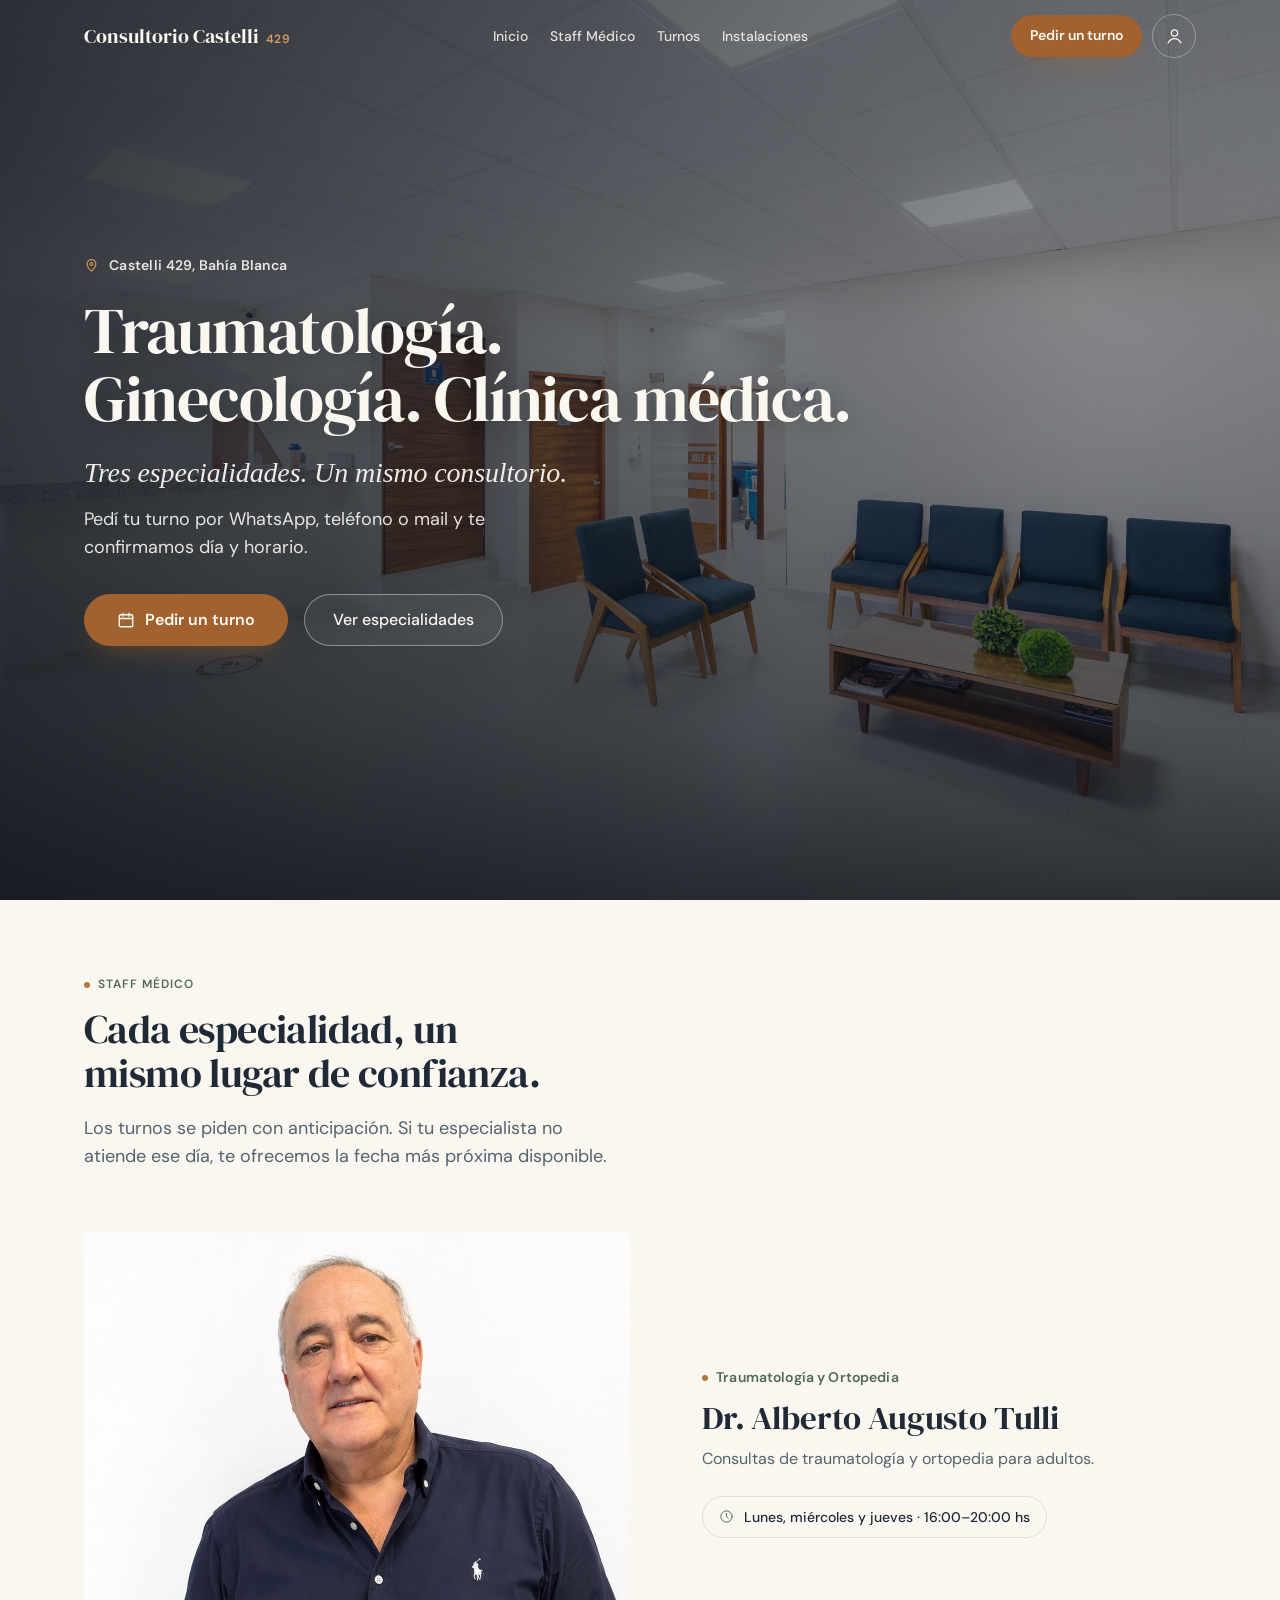
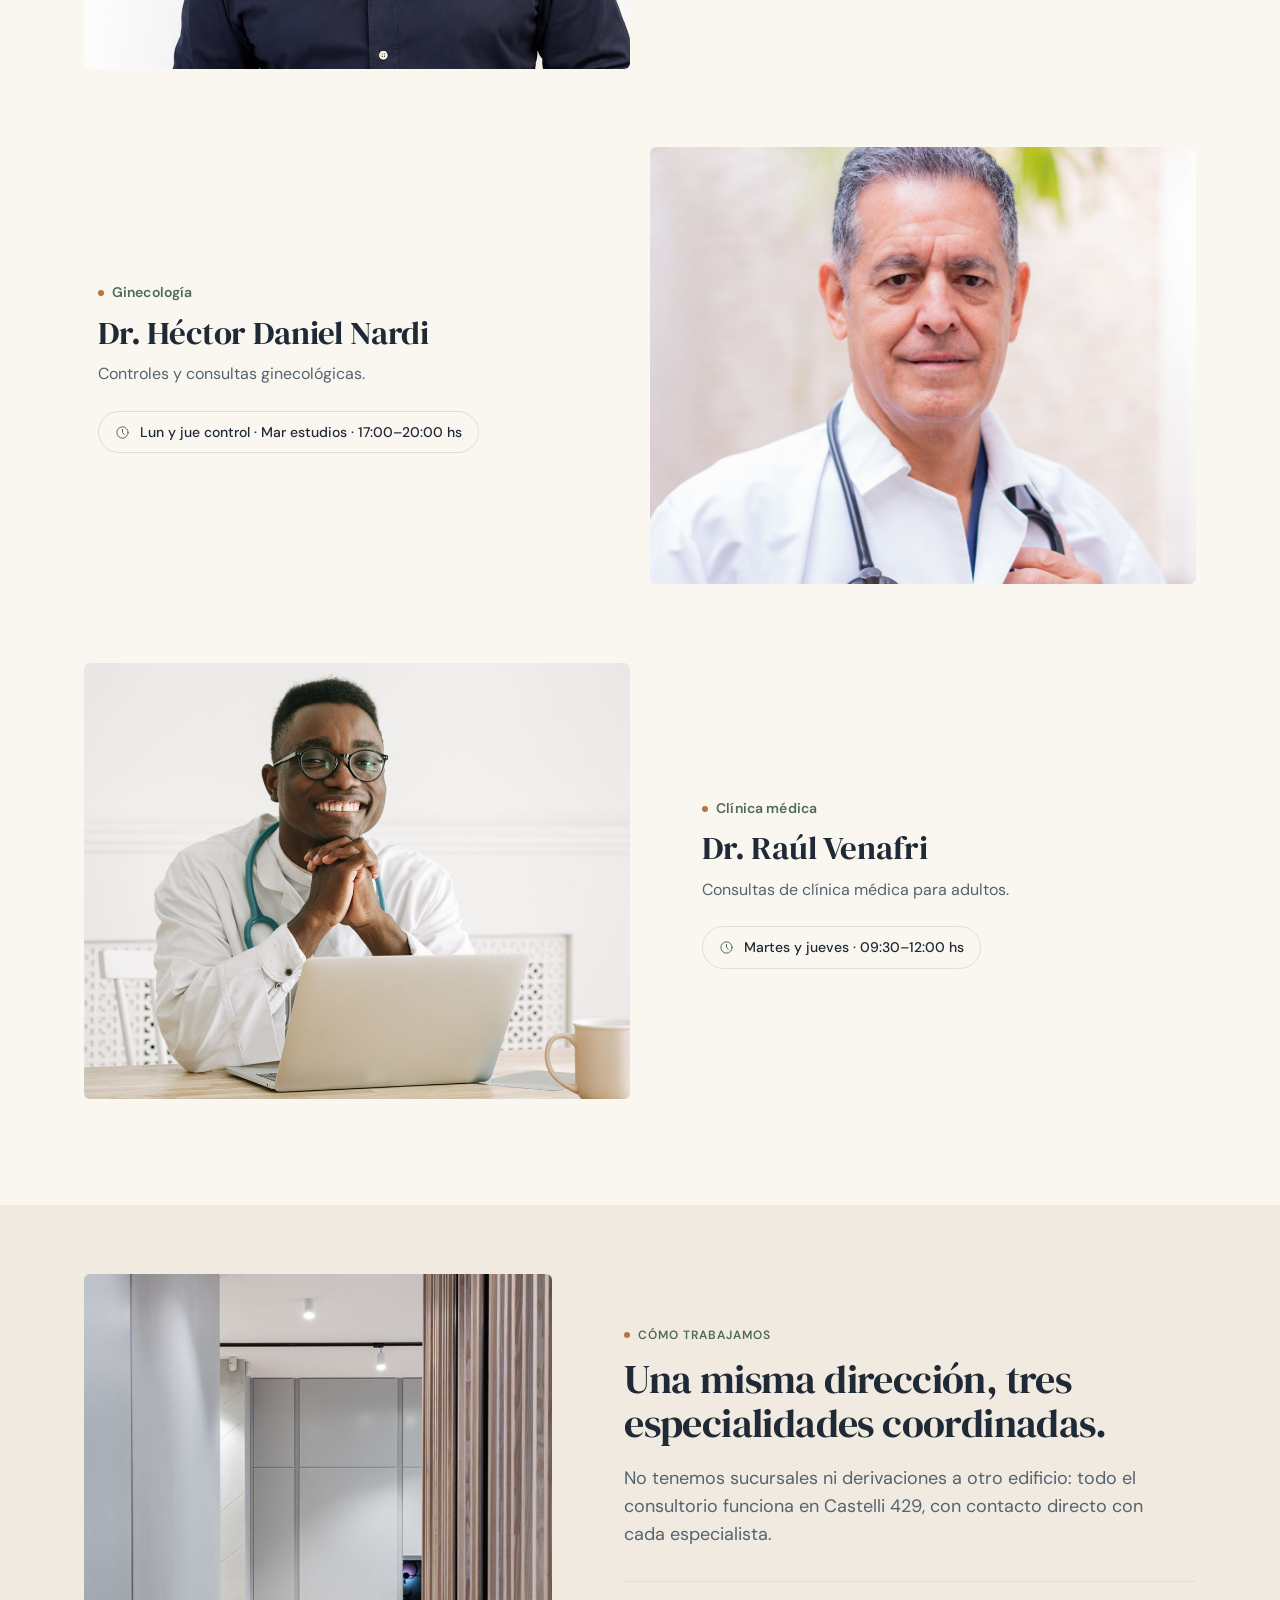
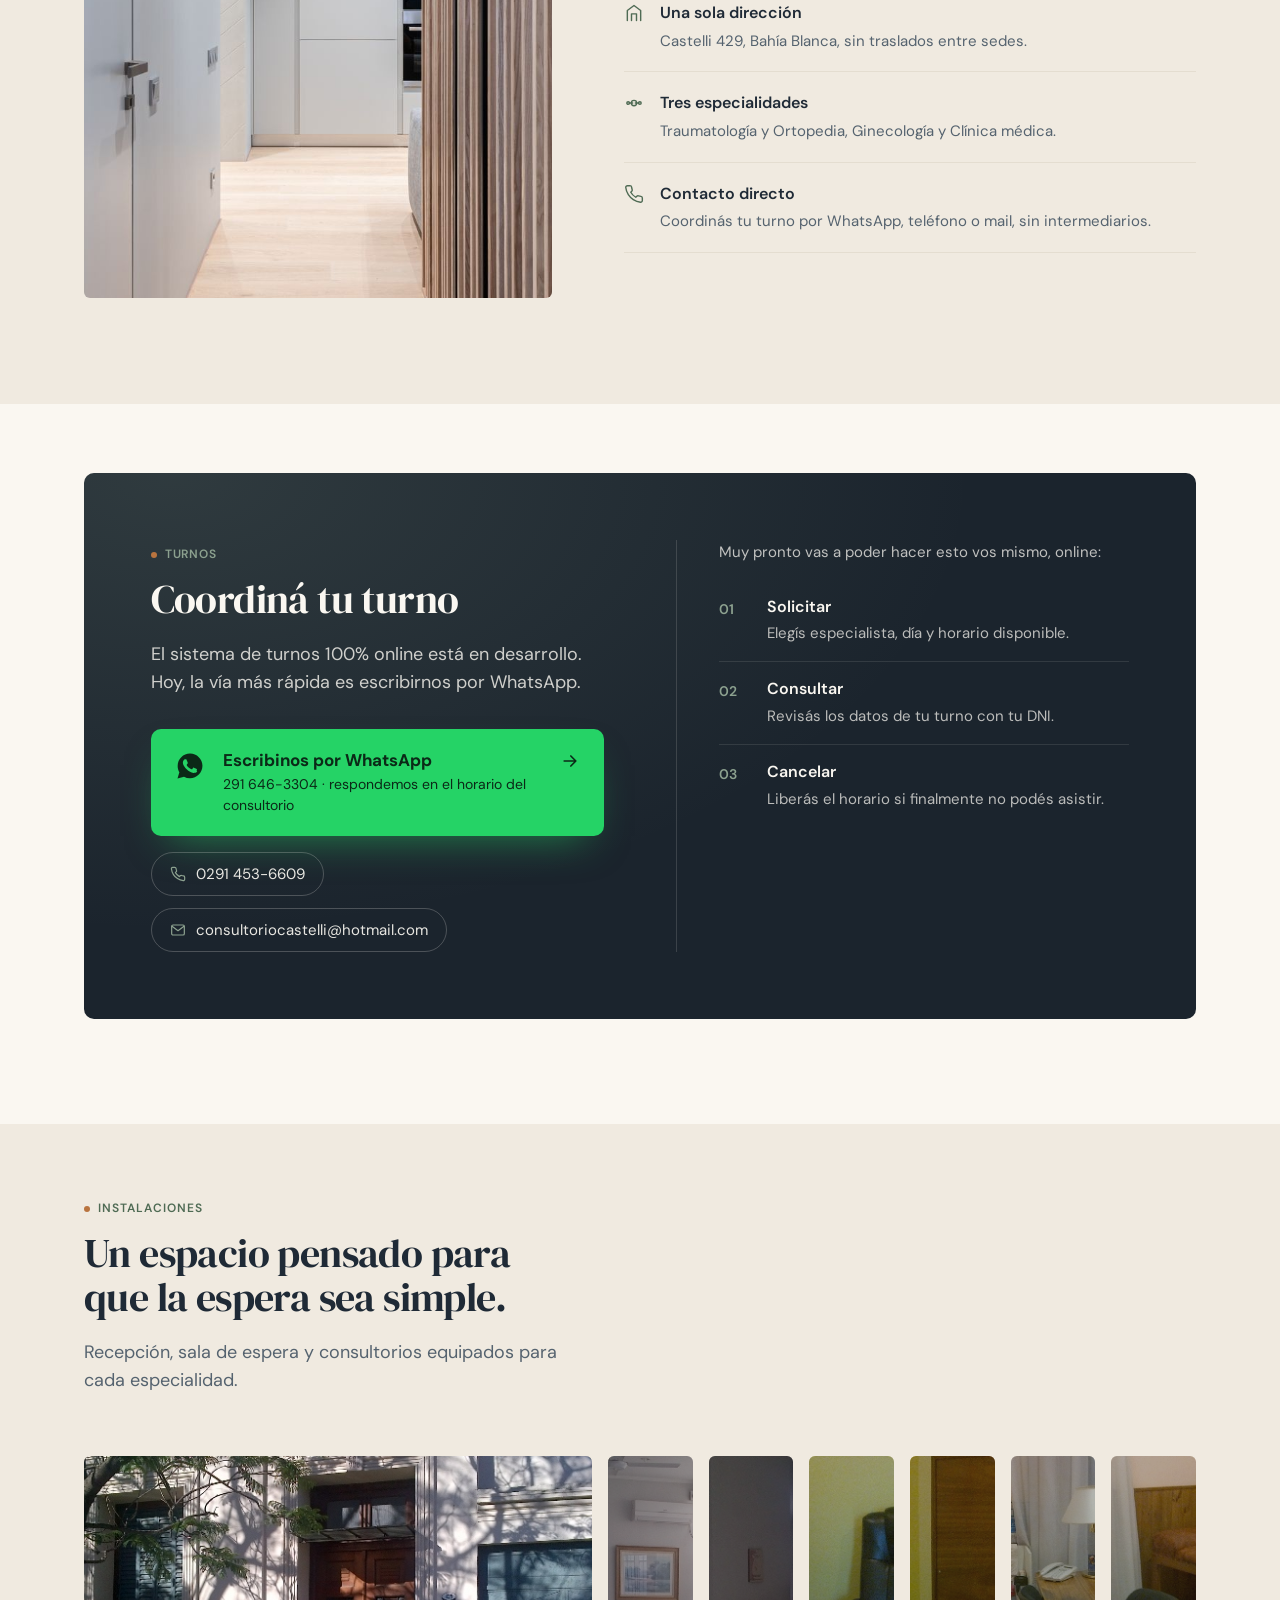
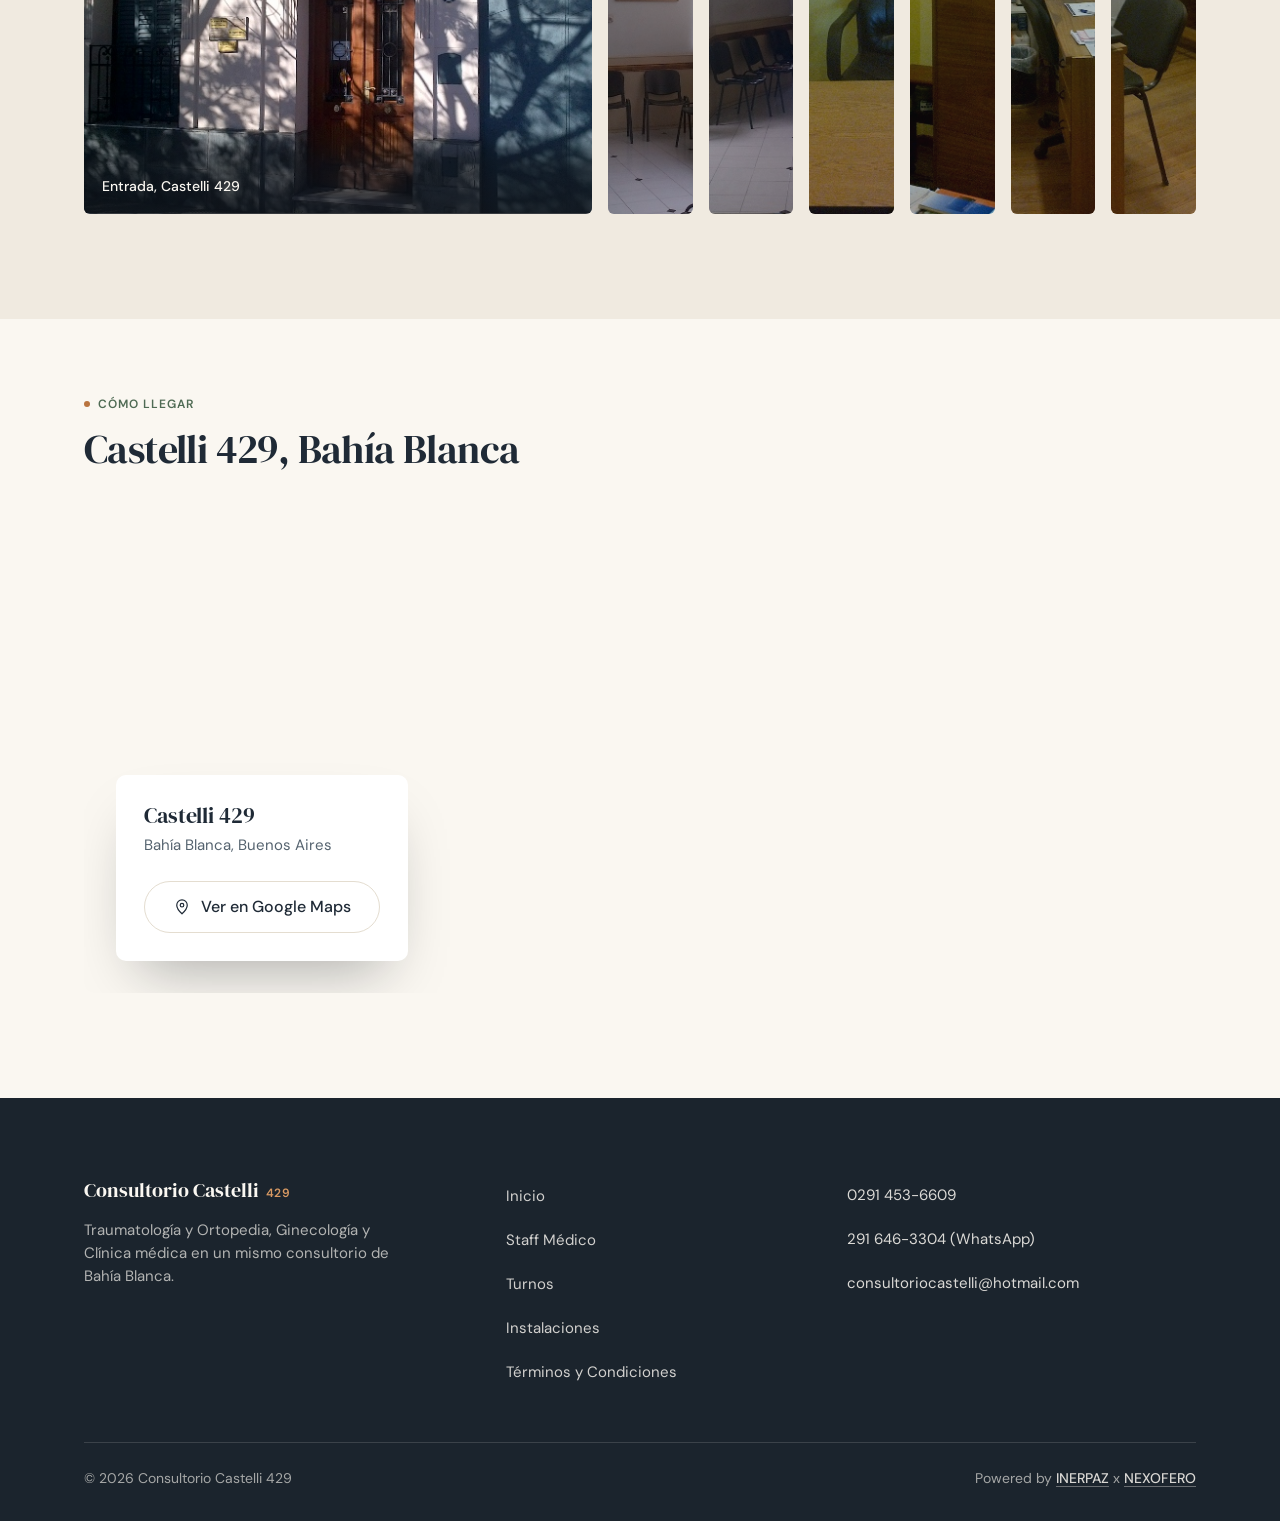
==== commit 40a2aa81: "Foto real del Dr. Tulli, suma al Dr. Venafri y ajusta horarios - Foto del Dr. Tulli recortada a 5:4 " ====
--- a/index.html
+++ b/index.html
@@ -4,19 +4,19 @@
 <meta charset="UTF-8">
 <meta name="viewport" content="width=device-width, initial-scale=1">
 <title>Consultorio Castelli 429 | Bahía Blanca</title>
-<meta name="description" content="Traumatología y Ortopedia junto a Ginecología en un mismo consultorio de Bahía Blanca. Castelli 429. Turnos por WhatsApp, teléfono o mail.">
+<meta name="description" content="Traumatología y Ortopedia, Ginecología y Clínica médica en un mismo consultorio de Bahía Blanca. Castelli 429. Turnos por WhatsApp, teléfono o mail.">
 <meta name="theme-color" media="(prefers-color-scheme: light)" content="#FAF7F1">
 <meta name="theme-color" media="(prefers-color-scheme: dark)" content="#141B22">
 
 <meta property="og:type" content="business.business">
 <meta property="og:site_name" content="Consultorio Castelli 429">
 <meta property="og:title" content="Consultorio Castelli 429 | Bahía Blanca">
-<meta property="og:description" content="Traumatología y Ortopedia junto a Ginecología en un mismo consultorio de Bahía Blanca. Castelli 429.">
+<meta property="og:description" content="Traumatología y Ortopedia, Ginecología y Clínica médica en un mismo consultorio de Bahía Blanca. Castelli 429.">
 <meta property="og:url" content="https://www.turnosbbcastelli.com.ar/">
 <meta property="og:locale" content="es_AR">
 <meta name="twitter:card" content="summary">
 <meta name="twitter:title" content="Consultorio Castelli 429 | Bahía Blanca">
-<meta name="twitter:description" content="Traumatología y Ortopedia junto a Ginecología en un mismo consultorio de Bahía Blanca.">
+<meta name="twitter:description" content="Traumatología y Ortopedia, Ginecología y Clínica médica en un mismo consultorio de Bahía Blanca.">
 
 <link rel="icon" href="favicon.ico" sizes="16x16 32x32 48x48">
 <link rel="icon" href="favicon.svg" type="image/svg+xml">
@@ -42,7 +42,7 @@
     "addressRegion": "Buenos Aires",
     "addressCountry": "AR"
   },
-  "medicalSpecialty": ["Traumatología y Ortopedia", "Ginecología"]
+  "medicalSpecialty": ["Traumatología y Ortopedia", "Ginecología", "Clínica médica"]
 }
 </script>
 </head>
@@ -100,8 +100,8 @@
         <svg aria-hidden="true" viewBox="0 0 24 24" fill="none" stroke="currentColor" stroke-width="1.8" stroke-linecap="round" stroke-linejoin="round"><path d="M12 21s7-6.5 7-11.5A7 7 0 0 0 5 9.5C5 14.5 12 21 12 21Z"/><circle cx="12" cy="9.5" r="2.4"/></svg>
         Castelli&nbsp;429, Bahía Blanca
       </p>
-      <h1 id="hero-heading" class="display-xl hero-anim" data-d="2">Traumatología. Ginecología.</h1>
-      <p class="hero-sub hero-anim" data-d="3">Dos especialidades. Un mismo consultorio.</p>
+      <h1 id="hero-heading" class="display-xl hero-anim" data-d="2">Traumatología. Ginecología. Clínica médica.</h1>
+      <p class="hero-sub hero-anim" data-d="3">Tres especialidades. Un mismo consultorio.</p>
       <p class="lede hero-anim" data-d="3">Pedí tu turno por WhatsApp, teléfono o mail y te confirmamos día y horario.</p>
       <div class="hero-ctas hero-anim" data-d="4">
         <a class="btn btn-primary" href="#turnos">
@@ -127,8 +127,7 @@
 
       <div class="staff-panel">
         <div class="staff-media" data-reveal="fade-right">
-          <span class="staff-media-num">01 / 02</span>
-          <img src="assets/img/doctors/doctor-6129500.jpg" alt="" loading="lazy" width="1200" height="1800" style="object-position: center 22%">
+          <img src="assets/img/doctors/dr-tulli.jpg" alt="Dr. Alberto Augusto Tulli" loading="lazy" width="1086" height="869" style="object-position: center 20%">
         </div>
         <div class="staff-text" data-reveal="fade-left">
           <p class="tag">Traumatología y Ortopedia</p>
@@ -136,14 +135,13 @@
           <p class="staff-doctor">Consultas de traumatología y ortopedia para adultos.</p>
           <span class="staff-schedule">
             <svg aria-hidden="true" viewBox="0 0 24 24" fill="none" stroke="currentColor" stroke-width="1.6" stroke-linecap="round" stroke-linejoin="round"><circle cx="12" cy="12" r="9"/><path d="M12 7v5l3 3"/></svg>
-            Lunes a jueves · 16:00–20:00&nbsp;hs
+            Lunes, miércoles y jueves · 16:00–20:00&nbsp;hs
           </span>
         </div>
       </div>
 
       <div class="staff-panel is-reversed">
         <div class="staff-media" data-reveal="fade-left">
-          <span class="staff-media-num">02 / 02</span>
           <img src="assets/img/doctors/doctor-8460090.jpg" alt="" loading="lazy" width="1200" height="1800" style="object-position: center 26%">
         </div>
         <div class="staff-text" data-reveal="fade-right">
@@ -157,6 +155,21 @@
         </div>
       </div>
 
+      <div class="staff-panel">
+        <div class="staff-media" data-reveal="fade-right">
+          <img src="assets/img/doctors/doctor-4989179.jpg" alt="" loading="lazy" width="1200" height="800" style="object-position: center 30%">
+        </div>
+        <div class="staff-text" data-reveal="fade-left">
+          <p class="tag">Clínica médica</p>
+          <h3>Dr. Raúl Venafri</h3>
+          <p class="staff-doctor">Consultas de clínica médica para adultos.</p>
+          <span class="staff-schedule">
+            <svg aria-hidden="true" viewBox="0 0 24 24" fill="none" stroke="currentColor" stroke-width="1.6" stroke-linecap="round" stroke-linejoin="round"><circle cx="12" cy="12" r="9"/><path d="M12 7v5l3 3"/></svg>
+            Martes y jueves · 09:30–12:00&nbsp;hs
+          </span>
+        </div>
+      </div>
+
     </div>
   </section>
 
@@ -168,7 +181,7 @@
       </div>
       <div data-reveal="fade-up">
         <p class="tag">Cómo trabajamos</p>
-        <h2 id="trust-heading" class="display-m">Una misma dirección, dos especialidades coordinadas.</h2>
+        <h2 id="trust-heading" class="display-m">Una misma dirección, tres especialidades coordinadas.</h2>
         <p class="lede">No tenemos sucursales ni derivaciones a otro edificio: todo el consultorio funciona en Castelli&nbsp;429, con contacto directo con cada especialista.</p>
         <div class="trust-points">
           <div class="trust-point">
@@ -177,7 +190,7 @@
           </div>
           <div class="trust-point">
             <svg aria-hidden="true" viewBox="0 0 24 24" fill="none" stroke="currentColor" stroke-width="1.7" stroke-linecap="round" stroke-linejoin="round"><circle cx="12" cy="12" r="3.2"/><circle cx="5" cy="12" r="1.6"/><circle cx="19" cy="12" r="1.6"/><path d="M6.4 12h4M13.6 12h4"/></svg>
-            <div><strong>Dos especialidades</strong><span>Traumatología y Ortopedia junto a Ginecología.</span></div>
+            <div><strong>Tres especialidades</strong><span>Traumatología y Ortopedia, Ginecología y Clínica médica.</span></div>
           </div>
           <div class="trust-point">
             <svg aria-hidden="true" viewBox="0 0 24 24" fill="none" stroke="currentColor" stroke-width="1.7" stroke-linecap="round" stroke-linejoin="round"><path d="M22 16.92v3a2 2 0 0 1-2.18 2 19.79 19.79 0 0 1-8.63-3.07 19.5 19.5 0 0 1-6-6 19.79 19.79 0 0 1-3.07-8.67A2 2 0 0 1 4.11 2h3a2 2 0 0 1 2 1.72c.13.96.36 1.9.68 2.81a2 2 0 0 1-.45 2.11L8.09 9.91a16 16 0 0 0 6 6l1.27-1.27a2 2 0 0 1 2.11-.45c.91.32 1.85.55 2.81.68A2 2 0 0 1 22 16.92Z"/></svg>
@@ -309,7 +322,7 @@
     <div class="footer-top">
       <div class="footer-brand">
         <a class="wordmark" href="#inicio" translate="no">Consultorio Castelli <span>429</span></a>
-        <p>Traumatología y Ortopedia junto a Ginecología en un mismo consultorio de Bahía Blanca.</p>
+        <p>Traumatología y Ortopedia, Ginecología y Clínica médica en un mismo consultorio de Bahía Blanca.</p>
       </div>
       <nav class="footer-links" aria-label="Footer">
         <a href="#inicio">Inicio</a>
--- a/styles.css
+++ b/styles.css
@@ -617,20 +617,6 @@
 }
 @media (hover: hover) and (pointer: fine){
   .staff-panel:hover .staff-media img{ transform: scale(1.045); }
-}
-.staff-media-num{
-  position: absolute;
-  left: 20px; top: 20px;
-  font-family: var(--font-body);
-  font-weight: 600;
-  font-variant-numeric: tabular-nums;
-  font-size: var(--fs-meta);
-  letter-spacing: 0.04em;
-  color: #FAF7F1;
-  background: rgba(15,20,26,0.55);
-  backdrop-filter: blur(6px);
-  padding: 6px 12px;
-  border-radius: 999px;
 }
 
 .staff-text{ max-width: 30rem; }
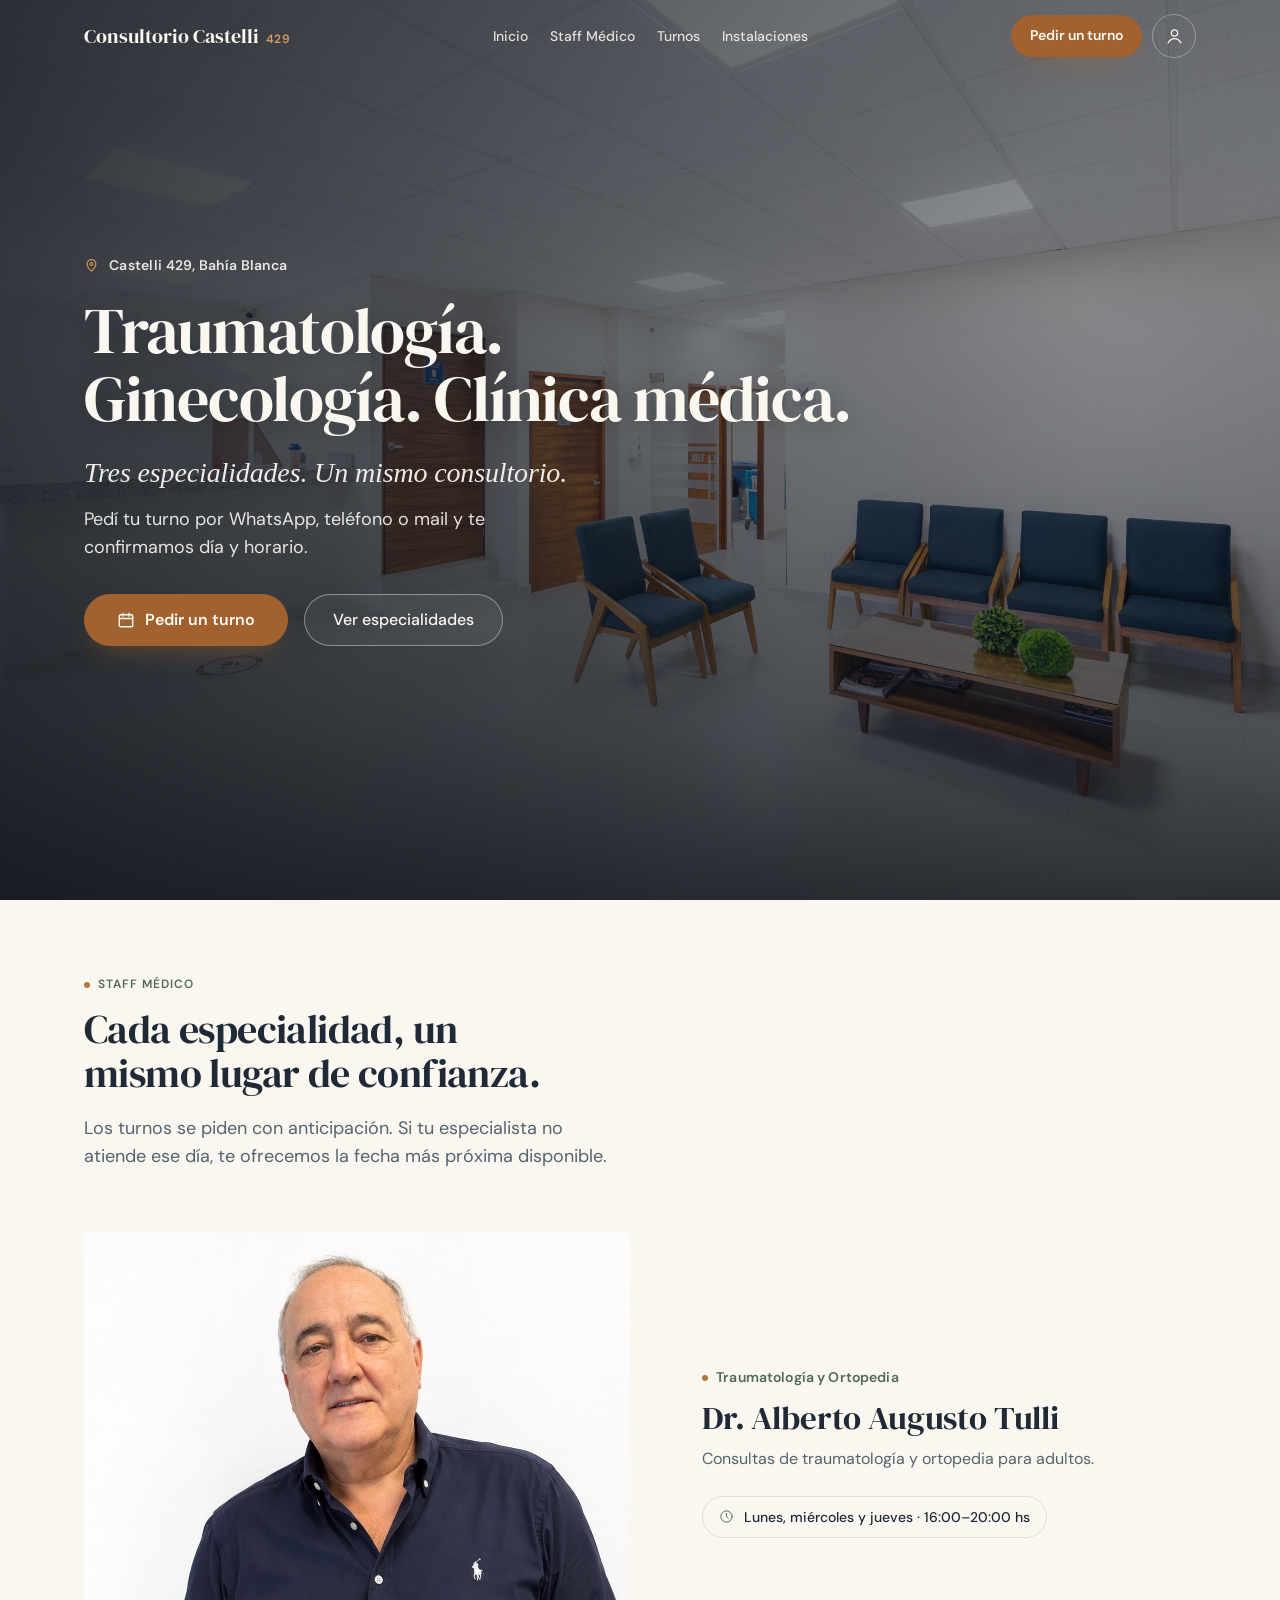
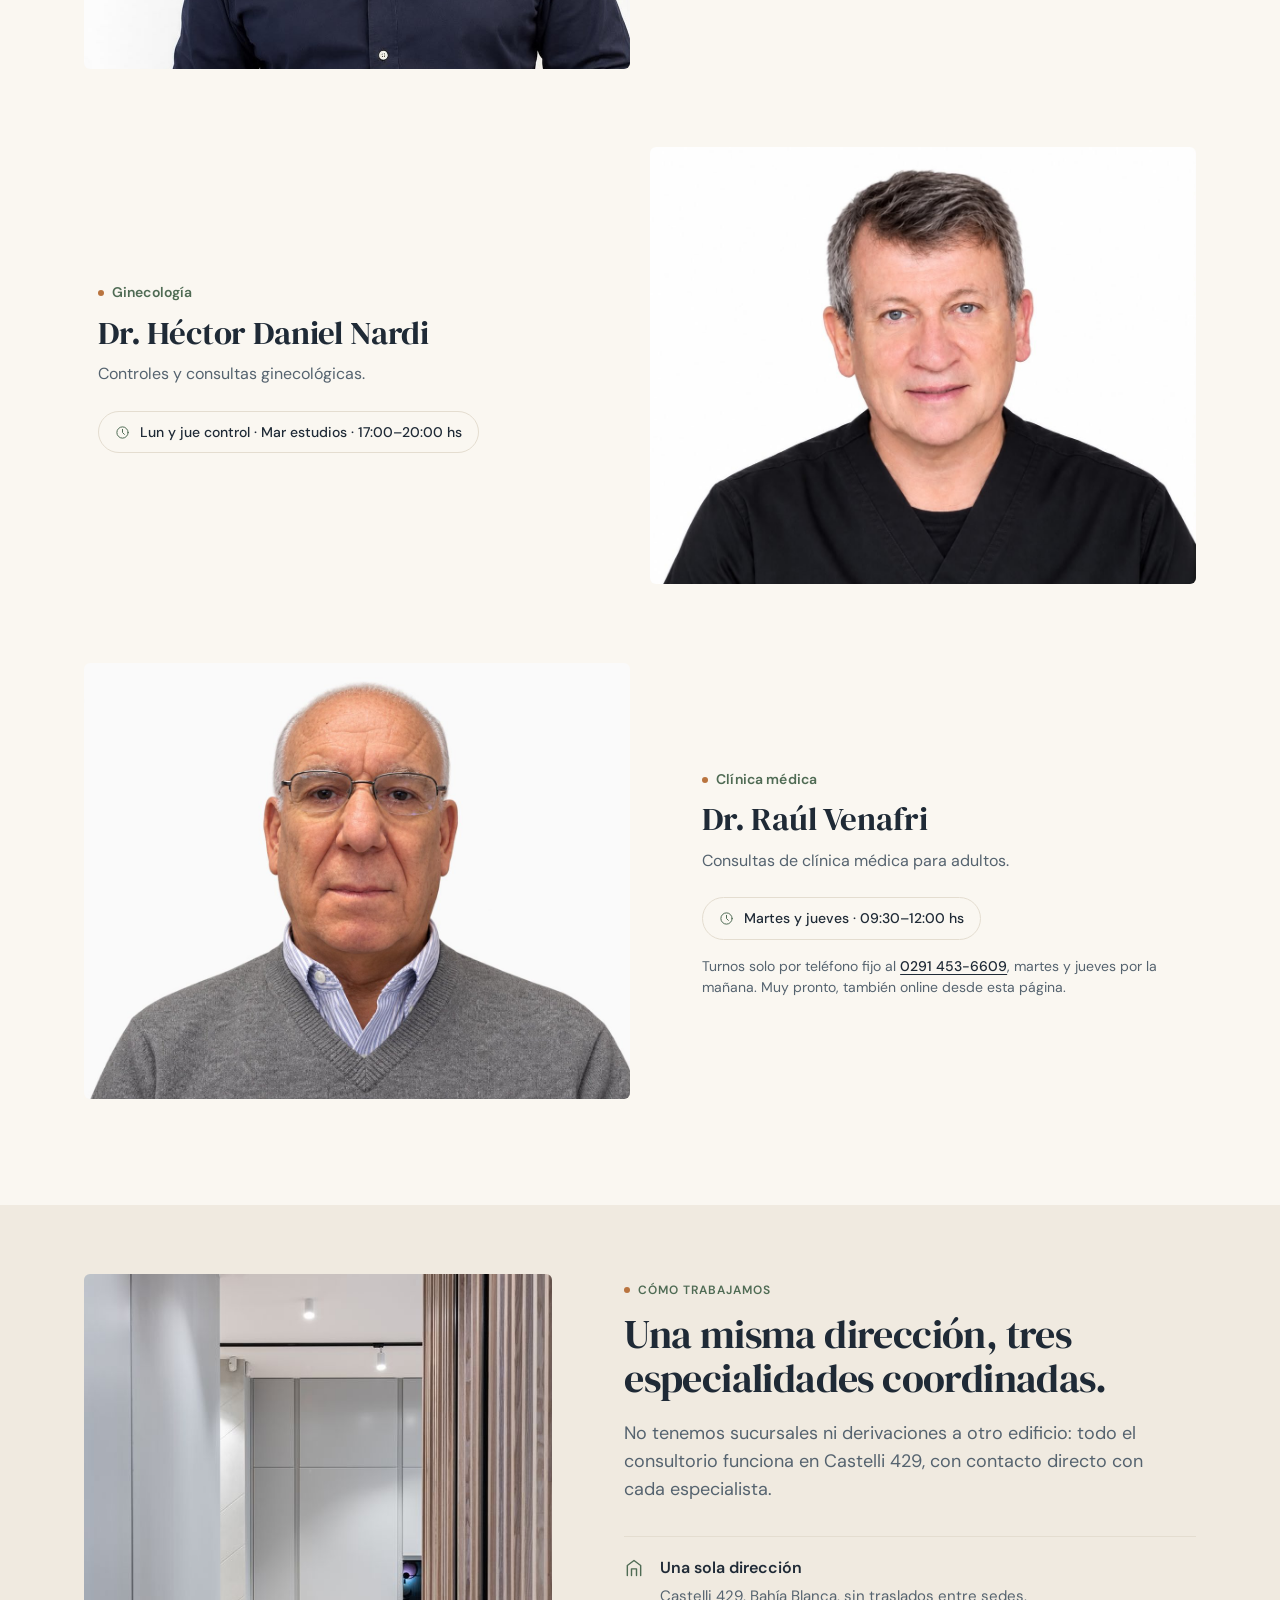
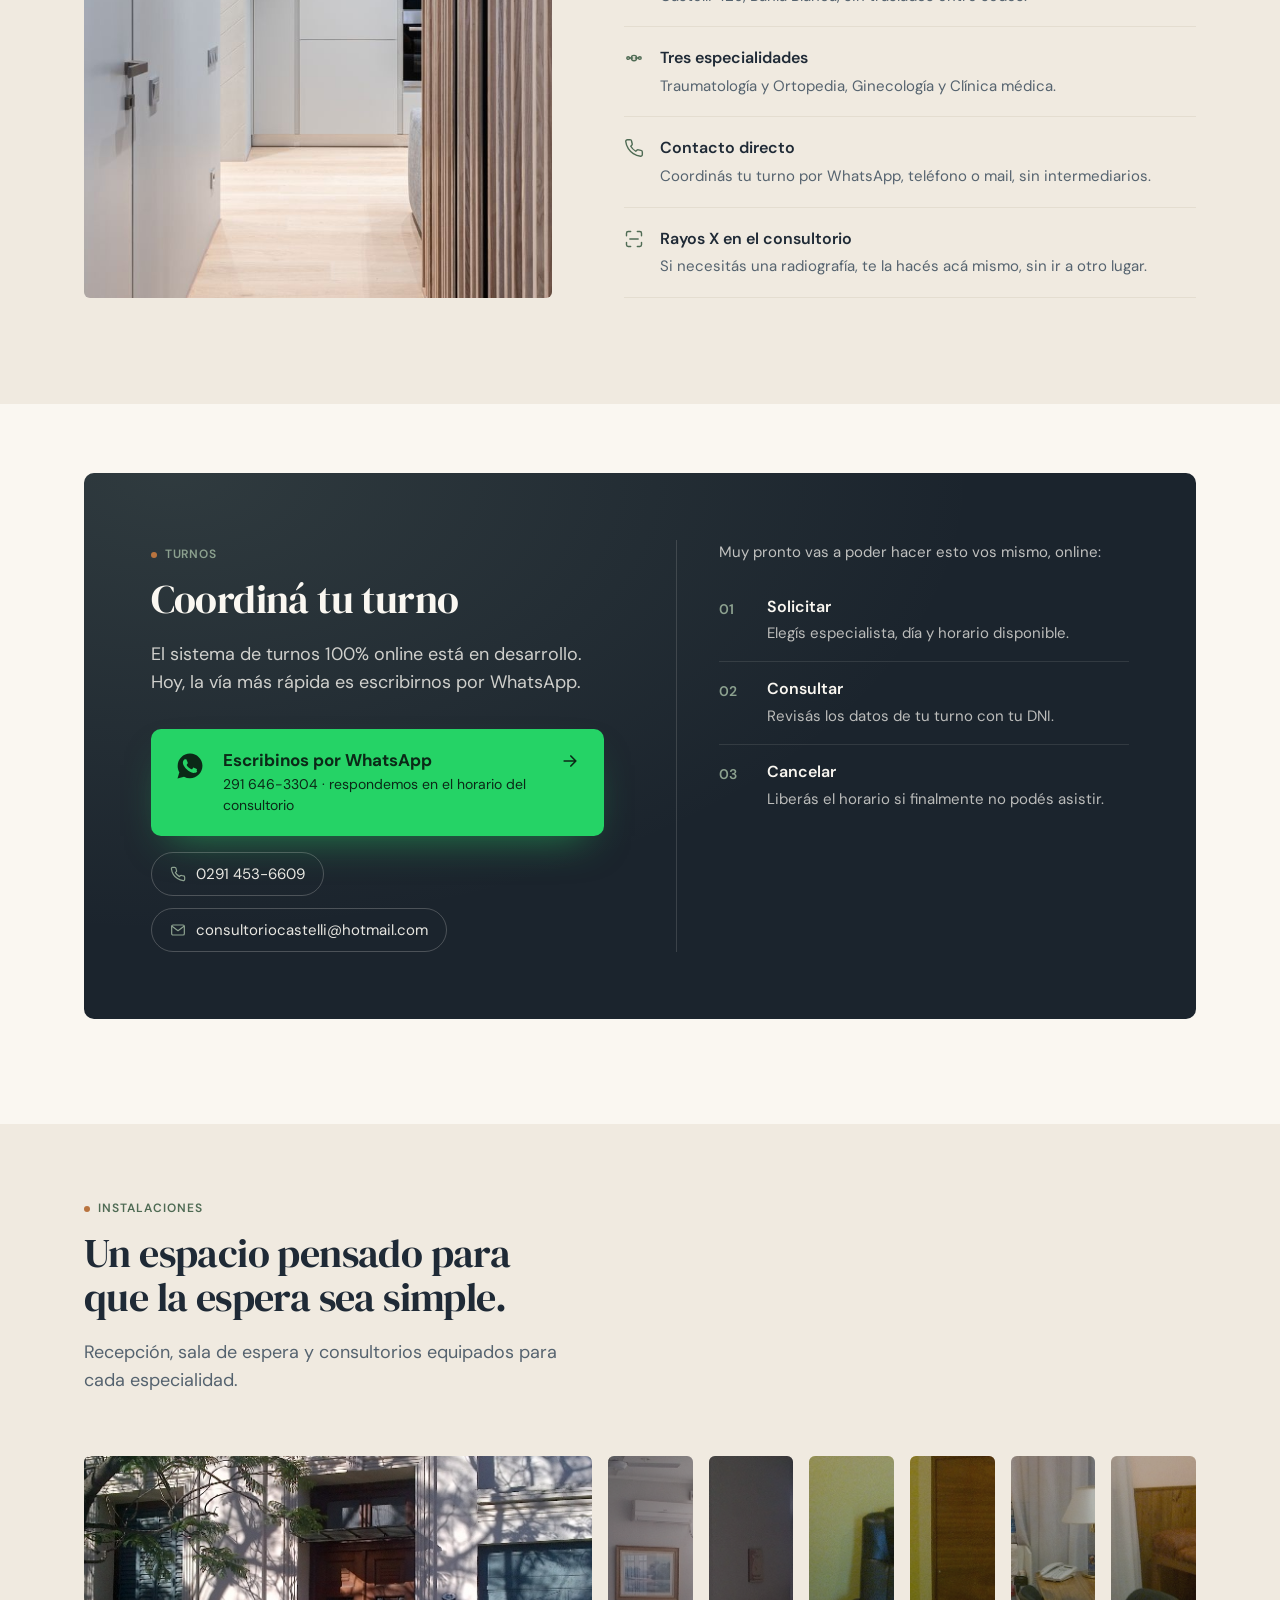
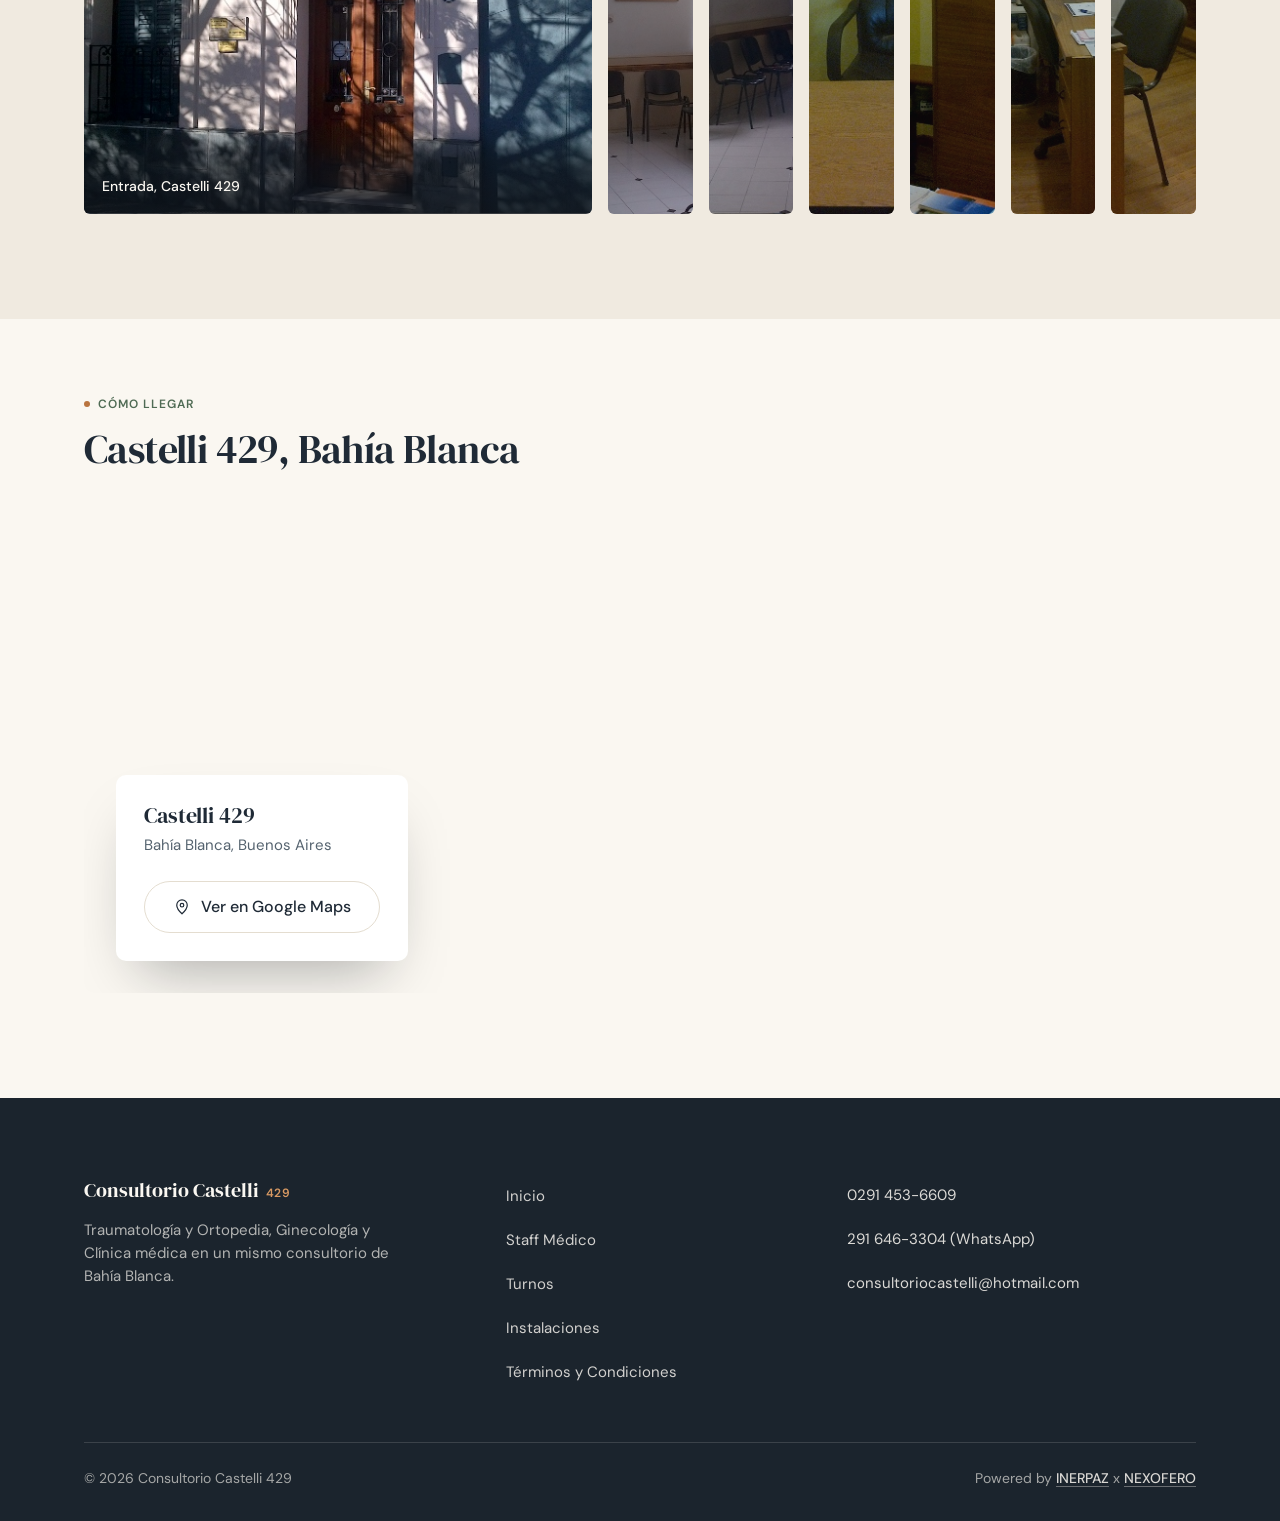
==== commit 913c3d2e: "Fotos reales de Nardi y Venafri, rayos X y turnos del Dr. Venafri - Fotos reales del Dr. Nardi y del" ====
--- a/index.html
+++ b/index.html
@@ -25,7 +25,7 @@
 <link rel="preconnect" href="https://fonts.googleapis.com">
 <link rel="preconnect" href="https://fonts.gstatic.com" crossorigin>
 <link href="https://fonts.googleapis.com/css2?family=DM+Serif+Display:ital@0;1&family=DM+Sans:ital,wght@0,400;0,500;0,600;0,700;1,400&display=swap" rel="stylesheet">
-<link rel="stylesheet" href="styles.css?v=20260923b">
+<link rel="stylesheet" href="styles.css?v=20260924a">
 
 <script type="application/ld+json">
 {
@@ -142,7 +142,7 @@
 
       <div class="staff-panel is-reversed">
         <div class="staff-media" data-reveal="fade-left">
-          <img src="assets/img/doctors/doctor-8460090.jpg" alt="" loading="lazy" width="1200" height="1800" style="object-position: center 26%">
+          <img src="assets/img/doctors/dr-nardi.jpg" alt="Dr. Héctor Daniel Nardi" loading="lazy" width="1174" height="939" style="object-position: center 20%">
         </div>
         <div class="staff-text" data-reveal="fade-right">
           <p class="tag">Ginecología</p>
@@ -157,7 +157,7 @@
 
       <div class="staff-panel">
         <div class="staff-media" data-reveal="fade-right">
-          <img src="assets/img/doctors/doctor-4989179.jpg" alt="" loading="lazy" width="1200" height="800" style="object-position: center 30%">
+          <img src="assets/img/doctors/dr-venafri.jpg" alt="Dr. Raúl Venafri" loading="lazy" width="1200" height="960" style="object-position: center 0%">
         </div>
         <div class="staff-text" data-reveal="fade-left">
           <p class="tag">Clínica médica</p>
@@ -167,6 +167,7 @@
             <svg aria-hidden="true" viewBox="0 0 24 24" fill="none" stroke="currentColor" stroke-width="1.6" stroke-linecap="round" stroke-linejoin="round"><circle cx="12" cy="12" r="9"/><path d="M12 7v5l3 3"/></svg>
             Martes y jueves · 09:30–12:00&nbsp;hs
           </span>
+          <p class="staff-note">Turnos solo por teléfono fijo al <a href="tel:+542914536609">0291&nbsp;453-6609</a>, martes y jueves por la mañana. Muy pronto, también online desde esta página.</p>
         </div>
       </div>
 
@@ -195,6 +196,10 @@
           <div class="trust-point">
             <svg aria-hidden="true" viewBox="0 0 24 24" fill="none" stroke="currentColor" stroke-width="1.7" stroke-linecap="round" stroke-linejoin="round"><path d="M22 16.92v3a2 2 0 0 1-2.18 2 19.79 19.79 0 0 1-8.63-3.07 19.5 19.5 0 0 1-6-6 19.79 19.79 0 0 1-3.07-8.67A2 2 0 0 1 4.11 2h3a2 2 0 0 1 2 1.72c.13.96.36 1.9.68 2.81a2 2 0 0 1-.45 2.11L8.09 9.91a16 16 0 0 0 6 6l1.27-1.27a2 2 0 0 1 2.11-.45c.91.32 1.85.55 2.81.68A2 2 0 0 1 22 16.92Z"/></svg>
             <div><strong>Contacto directo</strong><span>Coordinás tu turno por WhatsApp, teléfono o mail, sin intermediarios.</span></div>
+          </div>
+          <div class="trust-point">
+            <svg aria-hidden="true" viewBox="0 0 24 24" fill="none" stroke="currentColor" stroke-width="1.7" stroke-linecap="round" stroke-linejoin="round"><path d="M3 8V5a2 2 0 0 1 2-2h3M16 3h3a2 2 0 0 1 2 2v3M21 16v3a2 2 0 0 1-2 2h-3M8 21H5a2 2 0 0 1-2-2v-3"/><path d="M7 12h10"/></svg>
+            <div><strong>Rayos X en el consultorio</strong><span>Si necesitás una radiografía, te la hacés acá mismo, sin ir a otro lugar.</span></div>
           </div>
         </div>
       </div>
--- a/styles.css
+++ b/styles.css
@@ -648,6 +648,14 @@
   border-radius: 1.375rem;        /* pill on one line, rounded rect if the schedule wraps */
 }
 .staff-schedule svg{ width: 15px; height: 15px; color: var(--sage-deep); flex-shrink: 0; }
+/* per-doctor booking rule, for a doctor who only takes bookings through one channel */
+.staff-note{
+  margin-top: var(--space-2);
+  font-size: var(--fs-meta);
+  line-height: 1.5;
+  color: var(--ink-soft);
+}
+.staff-note a{ color: var(--ink); font-weight: 500; text-decoration: underline; text-underline-offset: 3px; white-space: nowrap; }
 
 /* --- Editorial trust section --- */
 .trust{
